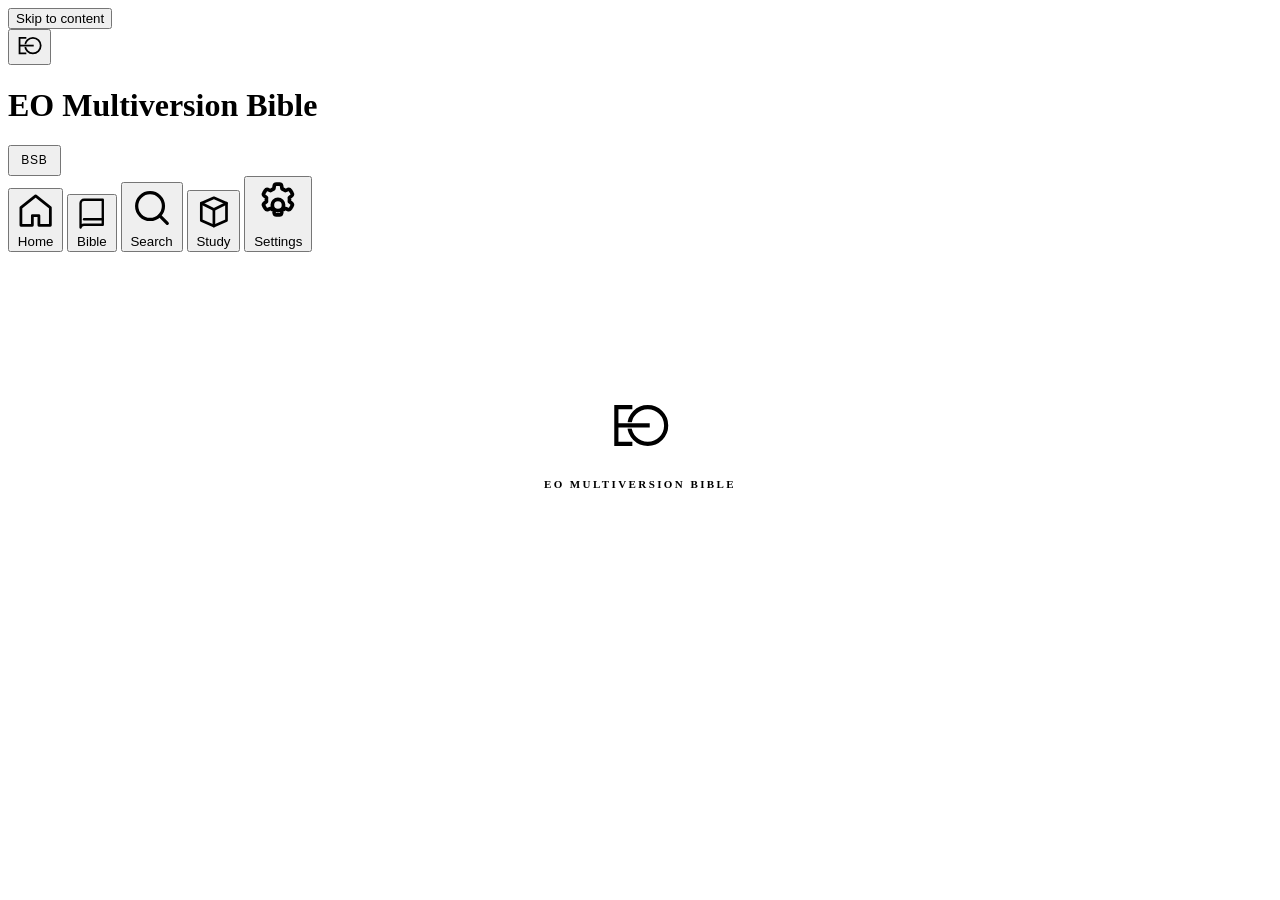
==== index.html @ 8e3f2302 "Add files via upload" ====
<!DOCTYPE html>
<html lang="en-GB" data-theme="day">
<head>
<meta charset="utf-8">
<meta name="viewport" content="width=device-width, initial-scale=1, viewport-fit=cover">
<title>EO Multiversion Bible — Read. Study. Reflect.</title>
<meta name="description" content="EO Multiversion Bible: the complete Old and New Testaments in five translations — BSB, WEB-BE, ASV, Webster’s, and YLT. Read, search and study Scripture. Works offline. No account needed.">
<meta name="theme-color" content="#F5F5F5">
<meta name="color-scheme" content="light dark">
<meta name="apple-mobile-web-app-capable" content="yes">
<meta name="apple-mobile-web-app-title" content="EO Multiversion Bible">
<meta name="apple-mobile-web-app-status-bar-style" content="default">
<meta name="format-detection" content="telephone=no">

<link rel="manifest" href="manifest.webmanifest">
<link rel="icon" href="assets/icon.svg" type="image/svg+xml">
<link rel="apple-touch-icon" href="assets/icon-180.png">
<link rel="preload" href="assets/fonts/literata.woff2" as="font" type="font/woff2" crossorigin>
<link rel="preload" href="assets/fonts/archivo.woff2" as="font" type="font/woff2" crossorigin>
<link rel="preload" href="data/canon.json" as="fetch" crossorigin>
<link rel="stylesheet" href="css/app.css">

<style>
  /* Splash: shown until the canon loads, then removed. */
  #splash {
    position: fixed; inset: 0; z-index: 90; display: grid; place-content: center;
    justify-items: center; gap: 1rem; background: var(--bg); color: var(--brand);
  }
  #splash .monogram { width: 4rem; }
  #splash p { color: var(--text-3); font-size: .6875rem; letter-spacing: .22em;
    text-transform: uppercase; font-weight: 650; }
</style>
</head>
<body>

<button type="button" class="skip-link" id="skip-link">Skip to content</button>

<div id="splash">
  <svg class="monogram" viewBox="0 0 460 380" role="img" aria-label="EO Multiversion Bible" xmlns="http://www.w3.org/2000/svg"><defs><mask id="eo-splash"><rect width="460" height="380" fill="#fff"/><rect x="122" y="167" width="66" height="46" fill="#000"/></mask></defs><g fill="none" stroke="currentColor" stroke-width="30" stroke-linejoin="miter"><circle cx="286" cy="190" r="132" mask="url(#eo-splash)"/><path d="M175 58 H60 V322 H175"/><path d="M60 190 H300"/></g></svg>
  <p>EO Multiversion Bible</p>
</div>

<div class="app">

  <header class="topbar">
    <button type="button" id="brand-btn" class="icon-btn" aria-label="EO Multiversion Bible home" style="color:var(--brand)">
      <svg viewBox="0 0 460 380" aria-hidden="true" style="width:1.7rem;height:1.7rem" xmlns="http://www.w3.org/2000/svg"><defs><mask id="eo-top"><rect width="460" height="380" fill="#fff"/><rect x="122" y="167" width="66" height="46" fill="#000"/></mask></defs><g fill="none" stroke="currentColor" stroke-width="30" stroke-linejoin="miter"><circle cx="286" cy="190" r="132" mask="url(#eo-top)"/><path d="M175 58 H60 V322 H175"/><path d="M60 190 H300"/></g></svg>
    </button>
    <h1 class="topbar__title" id="view-title">EO Multiversion Bible</h1>
    <div class="topbar__spacer"></div>
    <button id="translation-btn" class="btn" style="padding:.4rem .7rem; font-size:.75rem; letter-spacing:.06em"
            aria-label="Change translation. Keeps your place.">BSB</button>
  </header>


  <main id="outlet" class="view" tabindex="-1"></main>

  <nav class="nav" aria-label="Main">
    <button type="button" class="nav__item" data-route="/">
      <svg viewBox="0 0 24 24" fill="none" stroke="currentColor" stroke-width="1.7" stroke-linecap="round" stroke-linejoin="round" aria-hidden="true"><path d="M3 10.2 12 3l9 7.2V21H14v-6h-4v6H3z"/></svg>
      <span>Home</span>
    </button>
    <button type="button" class="nav__item" data-route="/library">
      <svg viewBox="0 0 24 24" fill="none" stroke="currentColor" stroke-width="1.7" stroke-linecap="round" stroke-linejoin="round" aria-hidden="true"><path d="M4 4.5A2.5 2.5 0 0 1 6.5 2H20v18H6.5A2.5 2.5 0 0 0 4 22z"/><path d="M20 16H6.5"/></svg>
      <span>Bible</span>
    </button>
    <button type="button" class="nav__item" data-route="/search">
      <svg viewBox="0 0 24 24" fill="none" stroke="currentColor" stroke-width="1.7" stroke-linecap="round" stroke-linejoin="round" aria-hidden="true"><circle cx="11" cy="11" r="7"/><path d="M20 20l-4-4"/></svg>
      <span>Search</span>
    </button>
    <button type="button" class="nav__item" data-route="/study">
      <svg viewBox="0 0 24 24" fill="none" stroke="currentColor" stroke-width="1.7" stroke-linecap="round" stroke-linejoin="round" aria-hidden="true"><path d="M12 3 4 6.5v11L12 21l8-3.5v-11z"/><path d="M12 10.5v10.5"/><path d="M4 6.5 12 10.5l8-4"/></svg>
      <span>Study</span>
    </button>
    <button type="button" class="nav__item" data-route="/settings">
      <svg viewBox="0 0 24 24" fill="none" stroke="currentColor" stroke-width="1.7" stroke-linecap="round" stroke-linejoin="round" aria-hidden="true"><circle cx="12" cy="12" r="2.6"/><path d="M10.3 3.2a1 1 0 0 1 1-.8h1.4a1 1 0 0 1 1 .8l.2 1.3a7 7 0 0 1 1.5.9l1.2-.5a1 1 0 0 1 1.2.4l.7 1.2a1 1 0 0 1-.2 1.3l-1 .8a7 7 0 0 1 0 1.8l1 .8a1 1 0 0 1 .2 1.3l-.7 1.2a1 1 0 0 1-1.2.4l-1.2-.5a7 7 0 0 1-1.5.9l-.2 1.3a1 1 0 0 1-1 .8h-1.4a1 1 0 0 1-1-.8l-.2-1.3a7 7 0 0 1-1.5-.9l-1.2.5a1 1 0 0 1-1.2-.4l-.7-1.2a1 1 0 0 1 .2-1.3l1-.8a7 7 0 0 1 0-1.8l-1-.8a1 1 0 0 1-.2-1.3l.7-1.2a1 1 0 0 1 1.2-.4l1.2.5a7 7 0 0 1 1.5-.9z"/></svg>
      <span>Settings</span>
    </button>
  </nav>

</div>

<noscript>
  <div class="view">
    <p>EO Multiversion Bible needs JavaScript to read Scripture from your device. Please enable it and reload.</p>
  </div>
</noscript>

<script type="module" src="js/app.js"></script>
</body>
</html>
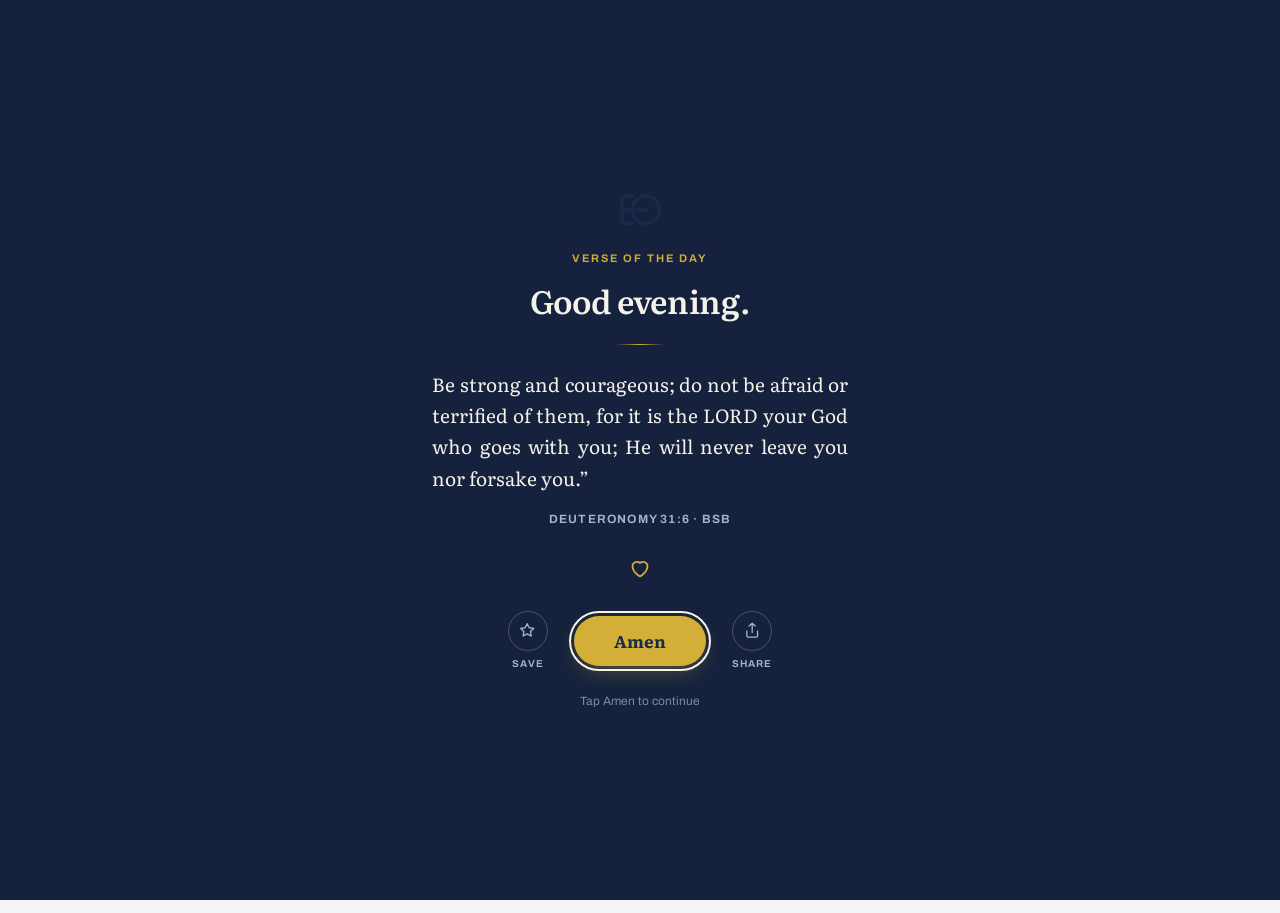
==== commit 791049b5: "Add files via upload" ====
--- a/index.html
+++ b/index.html
@@ -11,14 +11,1039 @@
 <meta name="apple-mobile-web-app-title" content="EO Multiversion Bible">
 <meta name="apple-mobile-web-app-status-bar-style" content="default">
 <meta name="format-detection" content="telephone=no">
-
-<link rel="manifest" href="manifest.webmanifest">
-<link rel="icon" href="assets/icon.svg" type="image/svg+xml">
-<link rel="apple-touch-icon" href="assets/icon-180.png">
-<link rel="preload" href="assets/fonts/literata.woff2" as="font" type="font/woff2" crossorigin>
-<link rel="preload" href="assets/fonts/archivo.woff2" as="font" type="font/woff2" crossorigin>
-<link rel="preload" href="data/canon.json" as="fetch" crossorigin>
-<link rel="stylesheet" href="css/app.css">
+<link rel="icon" href="[data-uri]">
+<style>/* ==========================================================================
+   EO BIBLE — design system
+   Brand: Elias Okafor. Navy #1B2A4A · Gold #F5A623.
+   Type: Literata (Scripture + display) / Archivo (interface).
+   ========================================================================== */
+
+/* ---- fonts --------------------------------------------------------------- */
+@font-face {
+  font-family: 'Literata';
+  src: url('[data-uri]') format('woff2-variations');
+  font-weight: 200 900; font-style: normal; font-display: swap;
+}
+@font-face {
+  font-family: 'Literata';
+  src: url('[data-uri]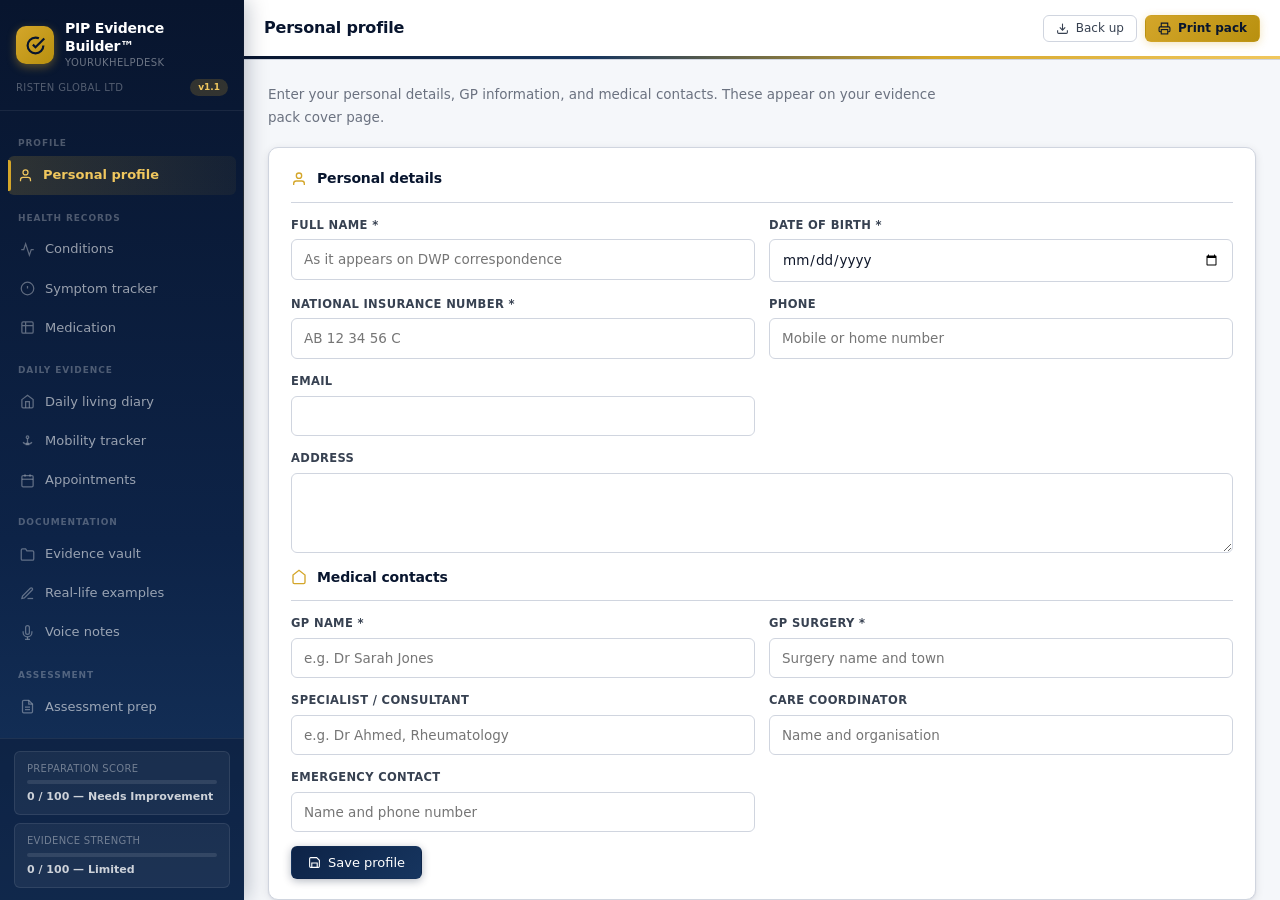
==== commit 7bbf7980: "Fresh build v1.1 — clean iOS-safe rebuild" ====
--- a/index.html
+++ b/index.html
@@ -1,4571 +1,1478 @@
 <!DOCTYPE html>
-<html lang="en-GB" data-theme="day">
+<html lang="en">
 <head>
-<meta charset="utf-8">
-<meta name="viewport" content="width=device-width, initial-scale=1, viewport-fit=cover">
-<title>EO Multiversion Bible — Read. Study. Reflect.</title>
-<meta name="description" content="EO Multiversion Bible: the complete Old and New Testaments in five translations — BSB, WEB-BE, ASV, Webster’s, and YLT. Read, search and study Scripture. Works offline. No account needed.">
-<meta name="theme-color" content="#F5F5F5">
-<meta name="color-scheme" content="light dark">
+<meta charset="UTF-8">
+<meta name="viewport" content="width=device-width,initial-scale=1">
+<meta name="theme-color" content="#08152E">
 <meta name="apple-mobile-web-app-capable" content="yes">
-<meta name="apple-mobile-web-app-title" content="EO Multiversion Bible">
-<meta name="apple-mobile-web-app-status-bar-style" content="default">
-<meta name="format-detection" content="telephone=no">
-<link rel="icon" href="[data-uri]">
-<style>/* ==========================================================================
-   EO BIBLE — design system
-   Brand: Elias Okafor. Navy #1B2A4A · Gold #F5A623.
-   Type: Literata (Scripture + display) / Archivo (interface).
-   ========================================================================== */
-
-/* ---- fonts --------------------------------------------------------------- */
-@font-face {
-  font-family: 'Literata';
-  src: url('[data-uri]') format('woff2-variations');
-  font-weight: 200 900; font-style: normal; font-display: swap;
-}
-@font-face {
-  font-family: 'Literata';
-  src: url('[data-uri]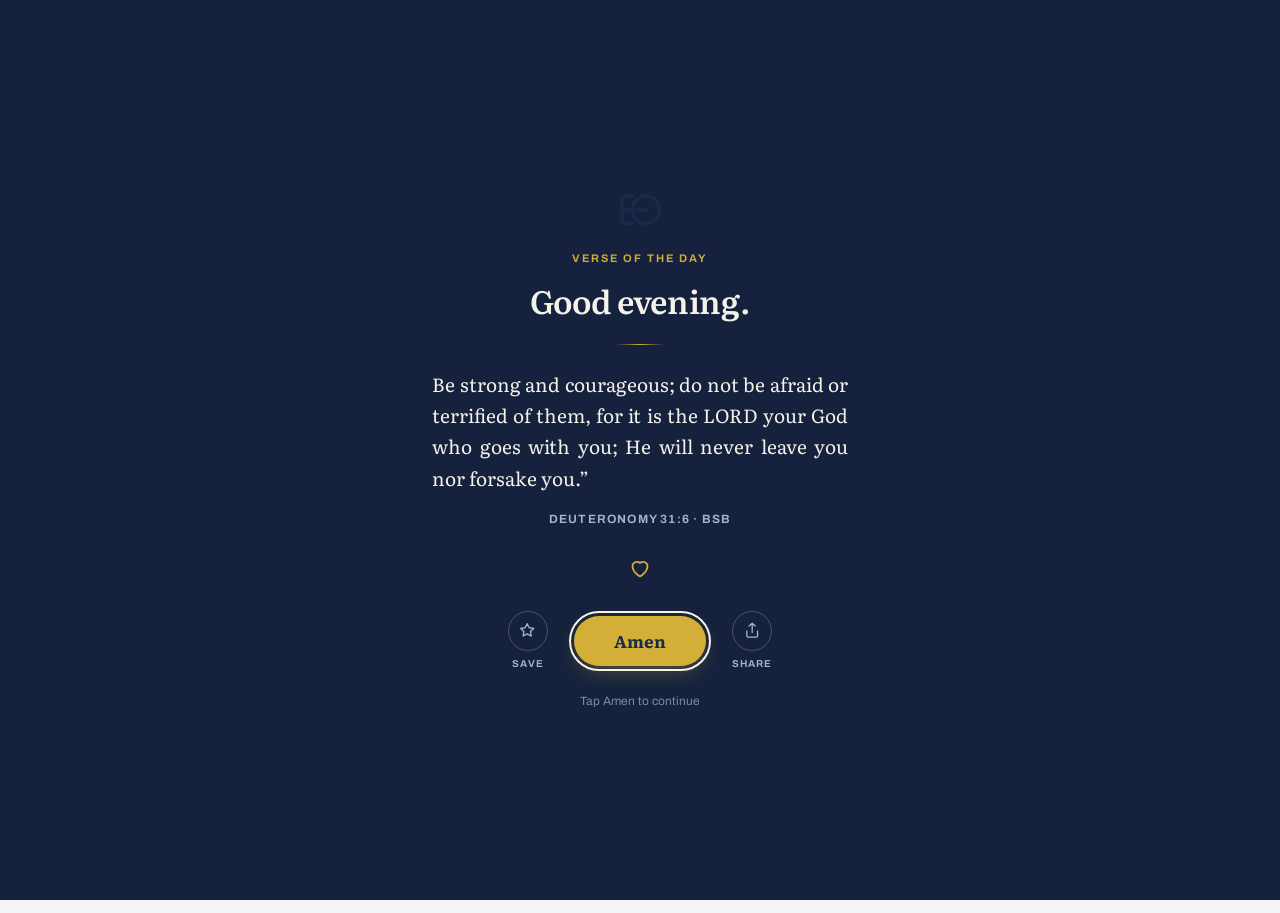
==== commit fab732fa: "Fresh build v1.1 — clean iOS-safe rebuild" ====
--- a/index.html
+++ b/index.html
@@ -1,1478 +1,91 @@
 <!DOCTYPE html>
-<html lang="en">
+<html lang="en-GB" data-theme="day">
 <head>
-<meta charset="UTF-8">
-<meta name="viewport" content="width=device-width,initial-scale=1">
-<meta name="theme-color" content="#08152E">
+<meta charset="utf-8">
+<meta name="viewport" content="width=device-width, initial-scale=1, viewport-fit=cover">
+<title>EO Multiversion Bible — Read. Study. Reflect.</title>
+<meta name="description" content="EO Multiversion Bible: the complete Old and New Testaments in five translations — BSB, WEB-BE, ASV, Webster’s, and YLT. Read, search and study Scripture. Works offline. No account needed.">
+<meta name="theme-color" content="#F5F5F5">
+<meta name="color-scheme" content="light dark">
 <meta name="apple-mobile-web-app-capable" content="yes">
-<meta name="apple-mobile-web-app-status-bar-style" content="black-translucent">
-<meta name="description" content="PIP Evidence Builder — Track symptoms, record daily challenges, organise medical evidence and prepare for assessments. Private, offline, secure.">
-<link rel="manifest" href="manifest.json">
-<link rel="apple-touch-icon" href="icons/icon-192.png">
-<title>PIP Evidence Builder™</title>
+<meta name="apple-mobile-web-app-title" content="EO Multiversion Bible">
+<meta name="apple-mobile-web-app-status-bar-style" content="default">
+<meta name="format-detection" content="telephone=no">
+
+<link rel="manifest" href="manifest.webmanifest">
+<link rel="icon" href="assets/icon.svg" type="image/svg+xml">
+<link rel="apple-touch-icon" href="assets/icon-180.png">
+<link rel="preload" href="assets/fonts/literata.woff2" as="font" type="font/woff2" crossorigin>
+<link rel="preload" href="assets/fonts/archivo.woff2" as="font" type="font/woff2" crossorigin>
+<link rel="preload" href="data/canon.json" as="fetch" crossorigin>
+<link rel="stylesheet" href="css/app.css">
+
 <style>
-*{box-sizing:border-box;margin:0;padding:0}
-:root{
-  --navy:#08152E;--navy2:#0D2347;--navy3:#16355F;
-  --gold:#D4A62A;--gold2:#B8900F;--gold3:#F0C75E;
-  --gold-l:#FBF3DC;--gold-m:#F5DFA0;
-  --white:#FFFFFF;--canvas:#F5F7FA;
-  --gray:#ECEEF2;--gray2:#DDE1E8;
-  --border:#D0D5DF;--border2:#B8BEC9;
-  --text:#0F172A;--text2:#374151;--text3:#6B7280;
-  --red:#B91C1C;--red-l:#FEF2F2;
-  --amber:#B45309;--amber-l:#FFFBEB;
-  --green:#166534;--green-l:#F0FDF4;
-  --navy-l:#EBF0F8;--navy-m:#C3D0E4;
-  --radius:10px;--radius-sm:6px;--radius-lg:16px;
-  --sidebar-w:244px;
-  --shadow-xs:0 1px 2px rgba(8,21,46,.07);
-  --shadow:0 2px 8px rgba(8,21,46,.10),0 1px 2px rgba(8,21,46,.06);
-  --shadow-md:0 4px 18px rgba(8,21,46,.14),0 2px 5px rgba(8,21,46,.07);
-  --shadow-lg:0 8px 36px rgba(8,21,46,.20);
-  --tr:.18s cubic-bezier(.4,0,.2,1);
-}
-html,body{height:100%;font-family:-apple-system,BlinkMacSystemFont,'Segoe UI',Roboto,system-ui,sans-serif;font-size:14px;color:var(--text);background:var(--canvas);line-height:1.55;-webkit-font-smoothing:antialiased}
-.shell{display:flex;height:100vh;overflow:hidden}
-.main{flex:1;display:flex;flex-direction:column;overflow:hidden}
-/* SIDEBAR */
-.sidebar{width:var(--sidebar-w);flex-shrink:0;background:linear-gradient(180deg,var(--navy) 0%,var(--navy2) 60%,var(--navy3) 100%);display:flex;flex-direction:column;overflow:hidden;box-shadow:3px 0 20px rgba(8,21,46,.25);z-index:10;position:relative}
-.sidebar::after{content:'';position:absolute;top:0;right:0;bottom:0;width:1px;background:linear-gradient(180deg,transparent,rgba(212,166,42,.2),rgba(212,166,42,.2),transparent);pointer-events:none}
-.brand{padding:20px 16px 14px;border-bottom:1px solid rgba(255,255,255,.07)}
-.brand-inner{display:flex;align-items:center;gap:11px;margin-bottom:8px}
-.brand-icon{width:38px;height:38px;background:linear-gradient(135deg,var(--gold),var(--gold2));border-radius:10px;display:flex;align-items:center;justify-content:center;flex-shrink:0;box-shadow:0 3px 10px rgba(212,166,42,.4)}
-.brand-icon svg{width:21px;height:21px}
-.brand-name{font-size:14px;font-weight:800;color:#fff;letter-spacing:-.2px;line-height:1.25}
-.brand-tag{font-size:10px;color:rgba(255,255,255,.4);letter-spacing:.04em;text-transform:uppercase}
-.brand-footer{display:flex;align-items:center;justify-content:space-between}
-.brand-sub{font-size:10px;color:rgba(255,255,255,.3);letter-spacing:.04em;text-transform:uppercase}
-.brand-v{font-size:9px;font-weight:800;background:rgba(212,166,42,.2);color:var(--gold3);padding:2px 8px;border-radius:10px}
-.nav{flex:1;overflow-y:auto;padding:10px 8px}
-.nav::-webkit-scrollbar{width:3px}
-.nav::-webkit-scrollbar-thumb{background:rgba(255,255,255,.12);border-radius:2px}
-.nav-group{font-size:9px;font-weight:800;color:rgba(255,255,255,.28);letter-spacing:.1em;text-transform:uppercase;padding:16px 10px 5px}
-.nav-item{display:flex;align-items:center;gap:10px;padding:9px 12px;border-radius:var(--radius-sm);cursor:pointer;font-size:13px;font-weight:500;color:rgba(255,255,255,.58);transition:background var(--tr),color var(--tr);margin-bottom:1px;position:relative;user-select:none}
-.nav-item:hover{background:rgba(255,255,255,.07);color:rgba(255,255,255,.9)}
-.nav-item.active{background:linear-gradient(90deg,rgba(212,166,42,.18),rgba(212,166,42,.06));color:var(--gold3);font-weight:600;padding-left:10px}
-.nav-item.active::before{content:'';position:absolute;left:0;top:4px;bottom:4px;width:3px;border-radius:0 2px 2px 0;background:var(--gold)}
-.nav-item svg{width:15px;height:15px;flex-shrink:0;opacity:.6;transition:opacity var(--tr)}
-.nav-item.active svg,.nav-item:hover svg{opacity:1}
-.scores-panel{padding:12px 14px;border-top:1px solid rgba(255,255,255,.07);background:rgba(8,21,46,.4);display:flex;flex-direction:column;gap:8px}
-.score-mini{background:rgba(255,255,255,.05);border:1px solid rgba(255,255,255,.09);border-radius:var(--radius-sm);padding:9px 12px}
-.score-mini-label{font-size:10px;color:rgba(255,255,255,.38);margin-bottom:4px;text-transform:uppercase;letter-spacing:.03em}
-.bar-wrap{background:rgba(255,255,255,.1);border-radius:3px;height:4px;margin-bottom:4px;overflow:hidden}
-.bar-fill{height:4px;border-radius:3px;transition:width .7s cubic-bezier(.4,0,.2,1)}
-.score-mini-val{font-size:11px;font-weight:600;color:rgba(255,255,255,.78)}
-/* TOPBAR */
-.topbar{display:flex;flex-direction:column;background:var(--white);box-shadow:0 1px 0 var(--border);flex-shrink:0}
-.topbar-inner{display:flex;align-items:center;justify-content:space-between;padding:0 20px;height:56px;gap:12px}
-.topbar-left{display:flex;align-items:center;gap:12px}
-.page-title{font-size:16px;font-weight:700;color:var(--navy);letter-spacing:-.2px}
-.topbar-right{display:flex;gap:8px;align-items:center}
-.topbar-accent{height:3px;background:linear-gradient(90deg,var(--navy),var(--navy3),var(--gold),var(--gold3))}
-.mob-toggle{display:none;background:none;border:none;cursor:pointer;padding:6px;color:var(--text2)}
-/* CONTENT */
-.content{flex:1;overflow-y:auto;padding:24px;scroll-behavior:smooth}
-.section-desc{font-size:13.5px;color:var(--text3);margin-bottom:18px;line-height:1.7;max-width:680px}
-/* BUTTONS */
-.btn{display:inline-flex;align-items:center;gap:7px;padding:9px 16px;border-radius:var(--radius-sm);border:1.5px solid var(--border);background:var(--white);font-size:13px;font-weight:500;cursor:pointer;color:var(--text2);transition:all var(--tr);white-space:nowrap;font-family:inherit;line-height:1}
-.btn:hover{background:var(--gray);border-color:var(--border2);color:var(--text);transform:translateY(-1px);box-shadow:var(--shadow-xs)}
-.btn:active{transform:scale(.97)}
-.btn:focus-visible{outline:3px solid rgba(212,166,42,.5);outline-offset:2px}
-.btn-navy{background:linear-gradient(135deg,var(--navy2),var(--navy3));color:#fff;border-color:transparent;box-shadow:0 2px 8px rgba(8,21,46,.3)}
-.btn-navy:hover{background:linear-gradient(135deg,var(--navy3),#1C4480);box-shadow:0 4px 14px rgba(8,21,46,.35);color:#fff;border-color:transparent}
-.btn-teal{background:linear-gradient(135deg,var(--gold),var(--gold2));color:var(--navy);border-color:transparent;font-weight:700;box-shadow:0 2px 8px rgba(212,166,42,.3)}
-.btn-teal:hover{background:linear-gradient(135deg,var(--gold3),var(--gold));color:var(--navy);box-shadow:0 4px 14px rgba(212,166,42,.35);border-color:transparent}
-.btn-sm{padding:6px 12px;font-size:12px}
-.btn-danger{border-color:var(--red);color:var(--red);background:transparent}
-.btn-danger:hover{background:var(--red-l);color:var(--red);border-color:var(--red);transform:translateY(0)}
-/* CARDS */
-.card{background:var(--white);border:1px solid var(--border);border-radius:var(--radius);padding:20px 22px;margin-bottom:16px;box-shadow:var(--shadow);transition:box-shadow var(--tr)}
-.card:hover{box-shadow:var(--shadow-md)}
-.card-title{font-size:14px;font-weight:700;color:var(--navy);margin-bottom:14px;display:flex;align-items:center;gap:10px;letter-spacing:-.15px;padding-bottom:12px;border-bottom:1px solid var(--border)}
-.card-title svg{width:16px;height:16px;color:var(--gold);flex-shrink:0}
-/* FORMS */
-.form-grid{display:grid;grid-template-columns:1fr 1fr;gap:14px;margin-bottom:14px}
-.form-grid-3{display:grid;grid-template-columns:1fr 1fr 1fr;gap:14px;margin-bottom:14px}
-.form-full{grid-column:1/-1}
-.fg{display:flex;flex-direction:column;gap:5px}
-.fg label{font-size:11.5px;font-weight:700;color:var(--text2);letter-spacing:.03em;text-transform:uppercase}
-.fg input,.fg select,.fg textarea{font-size:13.5px;border:1.5px solid var(--border);border-radius:var(--radius-sm);padding:9px 12px;background:var(--white);color:var(--text);width:100%;font-family:inherit;transition:border-color var(--tr),box-shadow var(--tr);-webkit-appearance:none;appearance:none;line-height:1.5}
-.fg input:focus,.fg select:focus,.fg textarea:focus{outline:none;border-color:var(--gold);box-shadow:0 0 0 3px rgba(212,166,42,.15)}
-.fg textarea{resize:vertical;min-height:80px;line-height:1.6}
-.fg select{background-image:url("data:image/svg+xml,%3Csvg xmlns='http://www.w3.org/2000/svg' width='12' height='12' viewBox='0 0 24 24' fill='none' stroke='%236B7280' stroke-width='2.5'%3E%3Cpolyline points='6 9 12 15 18 9'/%3E%3C/svg%3E");background-repeat:no-repeat;background-position:right 12px center;padding-right:36px;cursor:pointer}
-.range-row{display:flex;align-items:center;gap:12px}
-.range-row input[type=range]{flex:1;accent-color:var(--gold);height:4px;cursor:pointer}
-.range-val{font-size:13px;font-weight:700;min-width:32px;text-align:center;color:var(--navy);background:var(--gold-l);border:1px solid var(--gold-m);border-radius:var(--radius-sm);padding:3px 9px}
-/* BADGES */
-.badge{display:inline-flex;align-items:center;padding:3px 10px;border-radius:20px;font-size:11px;font-weight:700;letter-spacing:.02em}
-.badge-teal{background:var(--gold-l);color:var(--gold2)}
-.badge-navy{background:var(--navy-l);color:var(--navy)}
-.badge-red{background:var(--red-l);color:var(--red)}
-.badge-amber{background:var(--amber-l);color:var(--amber)}
-.badge-green{background:var(--green-l);color:var(--green)}
-.badge-gray{background:var(--gray);color:var(--text2)}
-/* ITEM ROWS */
-.item-row{border:1.5px solid var(--border);border-radius:var(--radius-sm);padding:13px 15px;margin-bottom:10px;background:var(--white);transition:border-color var(--tr),box-shadow var(--tr),transform var(--tr)}
-.item-row:hover{border-color:var(--gold-m);box-shadow:0 0 0 3px rgba(212,166,42,.08);transform:translateX(2px)}
-.item-row-header{display:flex;justify-content:space-between;align-items:flex-start;gap:10px}
-.item-title{font-size:13.5px;font-weight:600;color:var(--text)}
-.item-meta{font-size:12px;color:var(--text3);margin-top:2px;line-height:1.45}
-.item-body{font-size:12.5px;color:var(--text2);margin-top:8px;line-height:1.65}
-.item-actions{display:flex;gap:7px;margin-top:10px}
-.sev{display:inline-flex;align-items:center;justify-content:center;width:28px;height:28px;border-radius:50%;font-size:11px;font-weight:700}
-.sev-high{background:var(--red-l);color:var(--red)}
-.sev-med{background:var(--amber-l);color:var(--amber)}
-.sev-low{background:var(--green-l);color:var(--green)}
-/* DAILY LIVING */
-.act-list{display:flex;flex-direction:column;gap:8px}
-.act-row{display:flex;align-items:center;gap:10px;flex-wrap:wrap;border:1.5px solid var(--border);border-radius:var(--radius);padding:12px 15px;background:var(--white);transition:border-color var(--tr),box-shadow var(--tr)}
-.act-row:hover{border-color:var(--gold-m);box-shadow:0 0 0 3px var(--gold-l)}
-.act-row-label{flex:1 1 160px;min-width:140px}
-.act-row-label strong{font-size:13.5px;font-weight:600;color:var(--text);display:block}
-.act-row-label span{font-size:11.5px;color:var(--text3)}
-.act-row-options{display:flex;gap:6px;flex-wrap:wrap}
-.act-opt{font-size:11.5px;font-weight:600;padding:5px 12px;border-radius:20px;border:1.5px solid var(--border);background:var(--white);color:var(--text2);cursor:pointer;transition:all var(--tr);white-space:nowrap}
-.act-opt:hover{border-color:var(--gold);background:var(--gold-l);color:var(--navy)}
-.act-opt.sel-diff{background:var(--red-l);border-color:var(--red);color:var(--red)}
-.act-opt.sel-asst{background:var(--amber-l);border-color:var(--amber);color:var(--amber)}
-.act-opt.sel-fine{background:var(--green-l);border-color:var(--green);color:var(--green)}
-.act-detail-btn{width:32px;height:32px;border-radius:50%;border:1.5px solid var(--border);background:var(--white);display:flex;align-items:center;justify-content:center;cursor:pointer;color:var(--text3);transition:all var(--tr);flex-shrink:0}
-.act-detail-btn:hover{background:var(--gold-l);border-color:var(--gold);color:var(--gold2)}
-/* SCORES */
-.score-circles{display:flex;gap:14px;margin-bottom:18px}
-.score-circle-wrap{flex:1;text-align:center;background:var(--white);border:1.5px solid var(--border);border-radius:var(--radius);padding:22px 14px 18px;box-shadow:var(--shadow);transition:all var(--tr)}
-.score-circle-wrap:hover{box-shadow:var(--shadow-md);transform:translateY(-2px)}
-.circle-svg{margin:0 auto 12px;display:block}
-.circle-label{font-size:11.5px;color:var(--text3);letter-spacing:.02em}
-.circle-class{margin-top:8px;display:inline-block;padding:4px 14px;border-radius:20px;font-size:11.5px;font-weight:700}
-.factor-row{display:flex;align-items:center;gap:12px;padding:8px 0;border-bottom:1px solid var(--border)}
-.factor-row:last-child{border-bottom:none}
-.factor-label{font-size:12.5px;color:var(--text2);flex:1}
-.factor-bar-bg{width:110px;background:var(--gray2);border-radius:4px;height:6px;flex-shrink:0;overflow:hidden}
-.factor-bar-fg{height:6px;border-radius:4px;background:linear-gradient(90deg,var(--gold),var(--gold2));transition:width .7s cubic-bezier(.4,0,.2,1)}
-.factor-pct{font-size:12px;font-weight:700;color:var(--navy);min-width:32px;text-align:right}
-/* INSIGHTS */
-.insight{display:flex;gap:11px;padding:12px 14px;border-radius:var(--radius-sm);margin-bottom:8px;border:1px solid}
-.insight-info{background:var(--navy-l);border-color:var(--navy-m);color:var(--navy)}
-.insight-warn{background:var(--amber-l);border-color:#E8C080;color:var(--amber)}
-.insight-ok{background:var(--green-l);border-color:#A0D4B0;color:var(--green)}
-.insight p{font-size:12.5px;line-height:1.65}
-.insight svg{width:15px;height:15px;flex-shrink:0;margin-top:2px}
-/* PACK */
-.pack-item{display:flex;align-items:center;gap:11px;padding:9px 0;border-bottom:1px solid var(--border)}
-.pack-item:last-child{border-bottom:none}
-.pack-item-label{font-size:13px;color:var(--text);flex:1}
-.export-grid{display:grid;grid-template-columns:1fr 1fr;gap:10px}
-.disclaimer{font-size:11.5px;color:var(--text3);background:var(--gray);border:1px solid var(--border);border-left:3px solid var(--gold-m);border-radius:var(--radius-sm);padding:11px 14px;margin-top:16px;line-height:1.65}
-/* MODALS */
-.modal-overlay{display:none;position:fixed;inset:0;background:rgba(8,21,46,.6);z-index:1000;align-items:center;justify-content:center;backdrop-filter:blur(3px);-webkit-backdrop-filter:blur(3px)}
-.modal-overlay.open{display:flex}
-.modal{background:var(--white);border-radius:var(--radius-lg);padding:24px;width:540px;max-width:96vw;max-height:90vh;overflow-y:auto;box-shadow:var(--shadow-lg);border-top:4px solid var(--gold);animation:modalIn .2s ease}
-@keyframes modalIn{from{opacity:0;transform:translateY(-10px) scale(.97)}to{opacity:1;transform:none}}
-.modal-title{font-size:16px;font-weight:700;color:var(--navy);margin-bottom:18px;padding-bottom:14px;border-bottom:1px solid var(--border)}
-.modal-actions{display:flex;gap:9px;justify-content:flex-end;margin-top:20px;padding-top:16px;border-top:1px solid var(--border)}
-/* TOAST */
-.toast{position:fixed;bottom:24px;right:24px;background:var(--navy);color:#fff;padding:12px 18px;border-radius:var(--radius-sm);font-size:13px;font-weight:600;box-shadow:var(--shadow-lg);z-index:9000;opacity:0;transform:translateY(8px);transition:opacity .22s,transform .22s;pointer-events:none;border-left:4px solid var(--gold);max-width:340px;line-height:1.5}
-.toast.show{opacity:1;transform:translateY(0)}
-/* EMPTY STATES */
-.empty{text-align:center;padding:44px 20px;color:var(--text3)}
-.empty svg{width:44px;height:44px;margin:0 auto 16px;opacity:.18;display:block}
-.empty p{font-size:14px;color:var(--text3);line-height:1.65}
-.empty small{font-size:12px;opacity:.7}
-/* VAULT */
-.vault-add-row{display:grid;grid-template-columns:1fr 1fr 1fr;gap:11px;margin-bottom:16px}
-.vault-add-btn{display:flex;flex-direction:column;align-items:center;justify-content:center;gap:9px;padding:20px 12px;border-radius:var(--radius);border:2px dashed var(--border2);background:var(--canvas);cursor:pointer;transition:all var(--tr);text-align:center;font-size:12.5px;font-weight:600;color:var(--text2)}
-.vault-add-btn:hover{border-color:var(--gold);background:var(--gold-l);color:var(--gold2);transform:translateY(-2px);box-shadow:0 4px 16px rgba(212,166,42,.22)}
-.vault-add-btn svg{width:24px;height:24px;opacity:.45;transition:all var(--tr)}
-.vault-add-btn:hover svg{opacity:1}
-.vault-add-btn input[type=file]{display:none}
-.doc-grid{display:grid;grid-template-columns:repeat(auto-fill,minmax(160px,1fr));gap:13px}
-.doc-card{border:1px solid var(--border);border-radius:var(--radius);overflow:hidden;background:var(--white);transition:all var(--tr)}
-.doc-card:hover{box-shadow:var(--shadow-md);border-color:var(--gold-m);transform:translateY(-2px)}
-.doc-card-thumb{width:100%;height:110px;object-fit:cover;display:block;background:var(--navy-l);border-bottom:1px solid var(--border)}
-.doc-card-placeholder{width:100%;height:110px;display:flex;align-items:center;justify-content:center;border-bottom:1px solid var(--border)}
-.doc-card-placeholder svg{width:32px;height:32px;opacity:.3}
-.doc-card-placeholder.is-pdf{background:var(--red-l)}
-.doc-card-placeholder.is-pdf svg{color:var(--red);opacity:.4}
-.doc-card-placeholder.is-img{background:var(--gold-l)}
-.doc-card-placeholder.is-img svg{color:var(--gold2);opacity:.5}
-.doc-card-placeholder.is-doc{background:var(--navy-l)}
-.doc-card-placeholder.is-doc svg{color:var(--navy)}
-.doc-card-body{padding:10px 12px}
-.doc-card-name{font-size:12px;font-weight:700;color:var(--text);white-space:nowrap;overflow:hidden;text-overflow:ellipsis;margin-bottom:3px}
-.doc-card-meta{font-size:11px;color:var(--text3)}
-.doc-card-actions{display:flex;gap:5px;padding:0 12px 12px}
-.doc-card-actions .btn{flex:1;font-size:11px;padding:4px 6px;justify-content:center}
-/* CAMERA */
-.camera-modal{display:none;position:fixed;inset:0;background:rgba(8,21,46,.97);z-index:2000;flex-direction:column;align-items:center;justify-content:center}
-.camera-modal.open{display:flex}
-.camera-video{width:100%;max-width:520px;border-radius:var(--radius);background:#000;display:block}
-.camera-controls{display:flex;gap:16px;margin-top:18px;align-items:center}
-.camera-shutter{width:68px;height:68px;border-radius:50%;background:linear-gradient(135deg,var(--gold),var(--gold2));border:3px solid rgba(255,255,255,.3);cursor:pointer;transition:transform var(--tr);display:flex;align-items:center;justify-content:center;box-shadow:0 4px 16px rgba(212,166,42,.4)}
-.camera-shutter:active{transform:scale(.9)}
-.camera-shutter svg{width:26px;height:26px;color:var(--navy)}
-.camera-cancel{padding:10px 20px;border-radius:var(--radius-sm);background:rgba(255,255,255,.1);border:1px solid rgba(255,255,255,.2);color:#fff;font-size:13px;font-weight:600;cursor:pointer;font-family:inherit}
-.camera-switch{width:44px;height:44px;border-radius:50%;background:rgba(255,255,255,.1);border:1px solid rgba(255,255,255,.2);color:#fff;cursor:pointer;display:flex;align-items:center;justify-content:center}
-.camera-switch svg{width:18px;height:18px}
-.camera-preview{display:none;position:fixed;inset:0;background:rgba(8,21,46,.98);z-index:2100;flex-direction:column;align-items:center;justify-content:center;gap:18px}
-.camera-preview.open{display:flex}
-.camera-preview img{max-width:520px;width:90%;border-radius:var(--radius);max-height:60vh;object-fit:contain}
-.camera-preview-actions{display:flex;gap:12px}
-.canvas-hidden{display:none}
-/* LIGHTBOX */
-.lightbox{display:none;position:fixed;inset:0;background:rgba(8,21,46,.95);z-index:3000;flex-direction:column;align-items:center;justify-content:center;padding:22px}
-.lightbox.open{display:flex}
-.lightbox img{max-width:100%;max-height:80vh;border-radius:var(--radius);object-fit:contain;box-shadow:var(--shadow-lg)}
-.lightbox-close{position:absolute;top:16px;right:16px;background:rgba(255,255,255,.12);border:none;color:#fff;width:42px;height:42px;border-radius:50%;font-size:20px;cursor:pointer;display:flex;align-items:center;justify-content:center;font-family:inherit}
-.lightbox-close:hover{background:rgba(212,166,42,.3)}
-.lightbox-label{color:rgba(255,255,255,.6);font-size:13px;margin-top:14px;text-align:center}
-/* TIMELINE */
-.tl-wrap{display:flex;flex-direction:column}
-.tl-item{display:flex;gap:14px;position:relative;padding-bottom:22px}
-.tl-item:last-child{padding-bottom:0}
-.tl-item::before{content:'';position:absolute;left:15px;top:34px;bottom:0;width:2px;background:linear-gradient(to bottom,var(--gold-m),transparent)}
-.tl-item:last-child::before{display:none}
-.tl-dot{width:32px;height:32px;border-radius:50%;flex-shrink:0;display:flex;align-items:center;justify-content:center;z-index:1;border:2px solid}
-.tl-dot-symptom{background:var(--red-l);border-color:var(--red);color:var(--red)}
-.tl-dot-appointment{background:var(--navy-l);border-color:var(--navy);color:var(--navy)}
-.tl-dot-condition{background:var(--amber-l);border-color:var(--amber);color:var(--amber)}
-.tl-dot-mobility{background:var(--gold-l);border-color:var(--gold);color:var(--gold2)}
-.tl-dot-example{background:var(--green-l);border-color:var(--green);color:var(--green)}
-.tl-dot svg{width:14px;height:14px}
-.tl-content{flex:1;background:var(--white);border:1px solid var(--border);border-radius:var(--radius-sm);padding:11px 14px;box-shadow:var(--shadow-xs)}
-.tl-date{font-size:11px;color:var(--text3);margin-bottom:2px}
-.tl-title{font-size:13px;font-weight:600;color:var(--text)}
-.tl-desc{font-size:12px;color:var(--text2);margin-top:3px;line-height:1.55}
-/* CHECKLIST */
-.check-item{display:flex;align-items:flex-start;gap:13px;padding:12px 0;border-bottom:1px solid var(--border)}
-.check-item:last-child{border-bottom:none}
-.check-circle{width:26px;height:26px;border-radius:50%;flex-shrink:0;border:2px solid var(--border2);display:flex;align-items:center;justify-content:center;margin-top:1px;transition:all var(--tr)}
-.check-circle.done{background:var(--gold);border-color:var(--gold);box-shadow:0 0 0 3px var(--gold-l)}
-.check-circle svg{display:none;width:13px;height:13px;color:var(--navy)}
-.check-circle.done svg{display:block}
-.check-label{flex:1}
-.check-title{font-size:13.5px;font-weight:600;color:var(--text)}
-.check-desc{font-size:12px;color:var(--text3);margin-top:2px}
-.check-cta{font-size:12px;color:var(--gold2);font-weight:700;cursor:pointer;display:inline-block;margin-top:4px}
-.check-cta:hover{text-decoration:underline}
-.prog-wrap{background:var(--gray2);border-radius:5px;height:10px;margin:12px 0 6px;overflow:hidden}
-.prog-bar{height:10px;border-radius:5px;background:linear-gradient(90deg,var(--gold),var(--gold2));transition:width .7s cubic-bezier(.4,0,.2,1)}
-/* VOICE */
-.voice-btn{display:inline-flex;align-items:center;gap:7px;padding:9px 18px;border-radius:24px;border:1.5px solid var(--border);background:var(--white);font-size:12.5px;font-weight:600;color:var(--text2);cursor:pointer;transition:all var(--tr);font-family:inherit}
-.voice-btn:hover{border-color:var(--gold);color:var(--gold2);background:var(--gold-l)}
-.voice-btn.recording{background:var(--red-l);border-color:var(--red);color:var(--red);animation:pulse 1.2s ease-in-out infinite}
-@keyframes pulse{0%,100%{opacity:1}50%{opacity:.58}}
-.voice-btn svg{width:14px;height:14px}
-.voice-note-item{display:flex;align-items:center;gap:11px;padding:11px 14px;border:1px solid var(--border);border-radius:var(--radius-sm);margin-bottom:8px;background:var(--white)}
-.voice-note-item audio{flex:1;height:36px}
-.voice-timer{font-size:14px;font-weight:700;color:var(--red);min-width:44px;text-align:center}
-/* SETTINGS */
-.setting-row{display:flex;align-items:center;justify-content:space-between;gap:14px;padding:14px 0;border-bottom:1px solid var(--border)}
-.setting-row:last-child{border-bottom:none}
-.setting-label{flex:1}
-.setting-title{font-size:13.5px;font-weight:600;color:var(--text)}
-.setting-desc{font-size:12px;color:var(--text3);margin-top:2px}
-.toggle{position:relative;width:46px;height:26px;flex-shrink:0}
-.toggle input{opacity:0;width:0;height:0;position:absolute}
-.toggle-slider{position:absolute;inset:0;border-radius:13px;background:var(--border2);cursor:pointer;transition:background var(--tr)}
-.toggle-slider::before{content:'';position:absolute;width:20px;height:20px;border-radius:50%;background:#fff;top:3px;left:3px;transition:transform var(--tr);box-shadow:0 1px 4px rgba(0,0,0,.2)}
-.toggle input:checked + .toggle-slider{background:var(--gold)}
-.toggle input:checked + .toggle-slider::before{transform:translateX(20px)}
-/* APPT DATE */
-.appt-date{text-align:center;width:46px;flex-shrink:0}
-.appt-day{font-size:20px;font-weight:800;color:var(--navy);line-height:1}
-.appt-mon{font-size:10px;color:var(--text3);text-transform:uppercase;font-weight:700;letter-spacing:.04em}
-/* UPLOAD PROGRESS */
-.upload-prog-wrap{height:4px;background:var(--border);border-radius:2px;overflow:hidden;margin-top:8px;display:none}
-.upload-prog-fill{height:4px;background:linear-gradient(90deg,var(--gold),var(--gold2));border-radius:2px;width:0%;transition:width .3s}
-/* RESPONSIVE */
-@media(max-width:700px){
-  .sidebar{position:fixed;left:calc(-1 * var(--sidebar-w));top:0;bottom:0;z-index:500;transition:left .22s ease;box-shadow:var(--shadow-lg)}
-  .sidebar.open{left:0}
-  .mob-toggle{display:flex}
-  .form-grid,.form-grid-3,.export-grid,.score-circles{grid-template-columns:1fr}
-  .score-circles{flex-direction:column}
-  .content{padding:16px}
-  .vault-add-row{grid-template-columns:1fr 1fr}
-}
-@media(max-width:520px){
-  .act-row{flex-direction:column;align-items:stretch}
-  .act-row-options{width:100%}
-  .act-opt{flex:1;text-align:center}
-}
-@media print{
-  .sidebar,.topbar-right,.mob-toggle{display:none}
-  .main{overflow:visible}.content{overflow:visible;padding:0}
-  .card{break-inside:avoid;box-shadow:none}
-}
+  /* Splash: shown until the canon loads, then removed. */
+  #splash {
+    position: fixed; inset: 0; z-index: 90; display: grid; place-content: center;
+    justify-items: center; gap: 1rem; background: var(--bg); color: var(--brand);
+  }
+  #splash .monogram { width: 4rem; }
+  #splash p { color: var(--text-3); font-size: .6875rem; letter-spacing: .22em;
+    text-transform: uppercase; font-weight: 650; }
 </style>
 </head>
 <body>
-<div class="shell">
 
-<!-- SIDEBAR -->
-<div class="sidebar" id="sidebar">
-  <div class="brand">
-    <div class="brand-inner">
-      <div class="brand-icon">
-        <svg fill="none" stroke="#08152E" stroke-width="2.5" viewBox="0 0 24 24"><path d="M9 11l3 3L22 4"/><path d="M21 12a9 9 0 1 1-9-9c1.4 0 2.7.3 3.9.8"/></svg>
-      </div>
-      <div>
-        <div class="brand-name">PIP Evidence Builder™</div>
-        <div class="brand-tag">YourUKHelpDesk</div>
-      </div>
-    </div>
-    <div class="brand-footer">
-      <span class="brand-sub">Risten Global Ltd</span>
-      <span class="brand-v">v1.1</span>
-    </div>
-  </div>
-  <nav class="nav" role="navigation" aria-label="Main navigation">
-    <div class="nav-group">Profile</div>
-    <div class="nav-item active" onclick="showSection('profile',this)"><svg fill="none" stroke="currentColor" stroke-width="2" viewBox="0 0 24 24"><path d="M20 21v-2a4 4 0 0 0-4-4H8a4 4 0 0 0-4 4v2"/><circle cx="12" cy="7" r="4"/></svg>Personal profile</div>
-    <div class="nav-group">Health Records</div>
-    <div class="nav-item" onclick="showSection('conditions',this)"><svg fill="none" stroke="currentColor" stroke-width="2" viewBox="0 0 24 24"><path d="M22 12h-4l-3 9L9 3l-3 9H2"/></svg>Conditions</div>
-    <div class="nav-item" onclick="showSection('symptoms',this)"><svg fill="none" stroke="currentColor" stroke-width="2" viewBox="0 0 24 24"><circle cx="12" cy="12" r="10"/><line x1="12" y1="8" x2="12" y2="12"/><line x1="12" y1="16" x2="12.01" y2="16"/></svg>Symptom tracker</div>
-    <div class="nav-item" onclick="showSection('medication',this)"><svg fill="none" stroke="currentColor" stroke-width="2" viewBox="0 0 24 24"><path d="M9 3H5a2 2 0 0 0-2 2v4m6-6h10a2 2 0 0 1 2 2v4M9 3v18m0 0h10a2 2 0 0 0 2-2V9M9 21H5a2 2 0 0 1-2-2V9m0 0h18"/></svg>Medication</div>
-    <div class="nav-group">Daily Evidence</div>
-    <div class="nav-item" onclick="showSection('daily',this)"><svg fill="none" stroke="currentColor" stroke-width="2" viewBox="0 0 24 24"><path d="M3 9l9-7 9 7v11a2 2 0 0 1-2 2H5a2 2 0 0 1-2-2z"/><polyline points="9 22 9 12 15 12 15 22"/></svg>Daily living diary</div>
-    <div class="nav-item" onclick="showSection('mobility',this)"><svg fill="none" stroke="currentColor" stroke-width="2" viewBox="0 0 24 24"><circle cx="12" cy="5" r="2"/><path d="M12 7v6l-2 4m2-4l2 4M9 17h6"/><path d="M5 13c1 2 3.5 3 7 3s6-1 7-3"/></svg>Mobility tracker</div>
-    <div class="nav-item" onclick="showSection('appointments',this)"><svg fill="none" stroke="currentColor" stroke-width="2" viewBox="0 0 24 24"><rect x="3" y="4" width="18" height="18" rx="2"/><line x1="16" y1="2" x2="16" y2="6"/><line x1="8" y1="2" x2="8" y2="6"/><line x1="3" y1="10" x2="21" y2="10"/></svg>Appointments</div>
-    <div class="nav-group">Documentation</div>
-    <div class="nav-item" onclick="showSection('vault',this)"><svg fill="none" stroke="currentColor" stroke-width="2" viewBox="0 0 24 24"><path d="M22 19a2 2 0 0 1-2 2H4a2 2 0 0 1-2-2V5a2 2 0 0 1 2-2h5l2 3h9a2 2 0 0 1 2 2z"/></svg>Evidence vault</div>
-    <div class="nav-item" onclick="showSection('examples',this)"><svg fill="none" stroke="currentColor" stroke-width="2" viewBox="0 0 24 24"><path d="M12 20h9"/><path d="M16.5 3.5a2.121 2.121 0 0 1 3 3L7 19l-4 1 1-4L16.5 3.5z"/></svg>Real-life examples</div>
-    <div class="nav-item" onclick="showSection('voicenotes',this)"><svg fill="none" stroke="currentColor" stroke-width="2" viewBox="0 0 24 24"><path d="M12 1a3 3 0 0 0-3 3v8a3 3 0 0 0 6 0V4a3 3 0 0 0-3-3z"/><path d="M19 10v2a7 7 0 0 1-14 0v-2"/><line x1="12" y1="19" x2="12" y2="23"/><line x1="8" y1="23" x2="16" y2="23"/></svg>Voice notes</div>
-    <div class="nav-group">Assessment</div>
-    <div class="nav-item" onclick="showSection('prep',this)"><svg fill="none" stroke="currentColor" stroke-width="2" viewBox="0 0 24 24"><path d="M14 2H6a2 2 0 0 0-2 2v16a2 2 0 0 0 2 2h12a2 2 0 0 0 2-2V8z"/><polyline points="14 2 14 8 20 8"/><line x1="16" y1="13" x2="8" y2="13"/><line x1="16" y1="17" x2="8" y2="17"/></svg>Assessment prep</div>
-    <div class="nav-group">Reports</div>
-    <div class="nav-item" onclick="showSection('timeline',this)"><svg fill="none" stroke="currentColor" stroke-width="2" viewBox="0 0 24 24"><line x1="12" y1="2" x2="12" y2="22"/><path d="M17 5H9.5a3.5 3.5 0 0 0 0 7h5a3.5 3.5 0 0 1 0 7H6"/></svg>Timeline</div>
-    <div class="nav-item" onclick="showSection('checklist',this)"><svg fill="none" stroke="currentColor" stroke-width="2" viewBox="0 0 24 24"><path d="M9 11l3 3L22 4"/><path d="M21 12a9 9 0 1 1-9-9c1.4 0 2.7.3 3.9.8"/></svg>Evidence checklist</div>
-    <div class="nav-item" onclick="showSection('score',this)"><svg fill="none" stroke="currentColor" stroke-width="2" viewBox="0 0 24 24"><circle cx="12" cy="12" r="10"/><polyline points="12 6 12 12 16 14"/></svg>Readiness scores</div>
-    <div class="nav-item" onclick="showSection('pack',this)"><svg fill="none" stroke="currentColor" stroke-width="2" viewBox="0 0 24 24"><path d="M14 2H6a2 2 0 0 0-2 2v16a2 2 0 0 0 2 2h12a2 2 0 0 0 2-2V8z"/><polyline points="14 2 14 8 20 8"/></svg>Evidence pack</div>
-    <div class="nav-group">System</div>
-    <div class="nav-item" onclick="showSection('settings',this)"><svg fill="none" stroke="currentColor" stroke-width="2" viewBox="0 0 24 24"><circle cx="12" cy="12" r="3"/><path d="M19.4 15a1.65 1.65 0 0 0 .33 1.82l.06.06a2 2 0 0 1-2.83 2.83l-.06-.06a1.65 1.65 0 0 0-1.82-.33 1.65 1.65 0 0 0-1 1.51V21a2 2 0 0 1-4 0v-.09A1.65 1.65 0 0 0 9 19.4a1.65 1.65 0 0 0-1.82.33l-.06.06a2 2 0 0 1-2.83-2.83l.06-.06A1.65 1.65 0 0 0 4.68 15a1.65 1.65 0 0 0-1.51-1H3a2 2 0 0 1 0-4h.09A1.65 1.65 0 0 0 4.6 9a1.65 1.65 0 0 0-.33-1.82l-.06-.06a2 2 0 0 1 2.83-2.83l.06.06A1.65 1.65 0 0 0 9 4.68a1.65 1.65 0 0 0 1-1.51V3a2 2 0 0 1 4 0v.09a1.65 1.65 0 0 0 1 1.51 1.65 1.65 0 0 0 1.82-.33l.06-.06a2 2 0 0 1 2.83 2.83l-.06.06A1.65 1.65 0 0 0 19.4 9a1.65 1.65 0 0 0 1.51 1H21a2 2 0 0 1 0 4h-.09a1.65 1.65 0 0 0-1.51 1z"/></svg>Settings &amp; backup</div>
-  </nav>
-  <div class="scores-panel">
-    <div class="score-mini">
-      <div class="score-mini-label">Preparation score</div>
-      <div class="bar-wrap"><div class="bar-fill" id="sb-prep" style="width:0%;background:linear-gradient(90deg,#D4A62A,#F0C75E)"></div></div>
-      <div class="score-mini-val" id="sb-prep-val">0 / 100</div>
-    </div>
-    <div class="score-mini">
-      <div class="score-mini-label">Evidence strength</div>
-      <div class="bar-wrap"><div class="bar-fill" id="sb-evid" style="width:0%;background:linear-gradient(90deg,#B8900F,#D4A62A)"></div></div>
-      <div class="score-mini-val" id="sb-evid-val">0 / 100</div>
-    </div>
-  </div>
+<button type="button" class="skip-link" id="skip-link">Skip to content</button>
+
+<div id="splash">
+  <svg class="monogram" viewBox="0 0 460 380" role="img" aria-label="EO Multiversion Bible" xmlns="http://www.w3.org/2000/svg"><defs><mask id="eo-splash"><rect width="460" height="380" fill="#fff"/><rect x="122" y="167" width="66" height="46" fill="#000"/></mask></defs><g fill="none" stroke="currentColor" stroke-width="30" stroke-linejoin="miter"><circle cx="286" cy="190" r="132" mask="url(#eo-splash)"/><path d="M175 58 H60 V322 H175"/><path d="M60 190 H300"/></g></svg>
+  <p>EO Multiversion Bible</p>
 </div>
 
-<!-- MAIN -->
-<div class="main">
-  <div class="topbar">
-    <div class="topbar-inner">
-      <div class="topbar-left">
-        <button class="mob-toggle" onclick="document.getElementById('sidebar').classList.toggle('open')" aria-label="Open navigation menu">
-          <svg width="20" height="20" fill="none" stroke="currentColor" stroke-width="2" viewBox="0 0 24 24"><line x1="3" y1="6" x2="21" y2="6"/><line x1="3" y1="12" x2="21" y2="12"/><line x1="3" y1="18" x2="21" y2="18"/></svg>
-        </button>
-        <div class="page-title" id="page-title">Personal profile</div>
-      </div>
-      <div class="topbar-right">
-        <button class="btn btn-sm" onclick="exportData()">
-          <svg width="13" height="13" fill="none" stroke="currentColor" stroke-width="2" viewBox="0 0 24 24"><path d="M21 15v4a2 2 0 0 1-2 2H5a2 2 0 0 1-2-2v-4"/><polyline points="7 10 12 15 17 10"/><line x1="12" y1="15" x2="12" y2="3"/></svg>
-          Back up
-        </button>
-        <button class="btn btn-sm btn-teal" onclick="printPack()">
-          <svg width="13" height="13" fill="none" stroke="currentColor" stroke-width="2" viewBox="0 0 24 24"><polyline points="6 9 6 2 18 2 18 9"/><path d="M6 18H4a2 2 0 0 1-2-2v-5a2 2 0 0 1 2-2h16a2 2 0 0 1 2 2v5a2 2 0 0 1-2 2h-2"/><rect x="6" y="14" width="12" height="8"/></svg>
-          Print pack
-        </button>
-      </div>
-    </div>
-    <div class="topbar-accent"></div>
-  </div>
-  <div class="content" id="content-area"></div>
-</div>
+<div class="app">
+
+  <header class="topbar">
+    <button type="button" id="brand-btn" class="icon-btn" aria-label="EO Multiversion Bible home" style="color:var(--brand)">
+      <svg viewBox="0 0 460 380" aria-hidden="true" style="width:1.7rem;height:1.7rem" xmlns="http://www.w3.org/2000/svg"><defs><mask id="eo-top"><rect width="460" height="380" fill="#fff"/><rect x="122" y="167" width="66" height="46" fill="#000"/></mask></defs><g fill="none" stroke="currentColor" stroke-width="30" stroke-linejoin="miter"><circle cx="286" cy="190" r="132" mask="url(#eo-top)"/><path d="M175 58 H60 V322 H175"/><path d="M60 190 H300"/></g></svg>
+    </button>
+    <h1 class="topbar__title" id="view-title">EO Multiversion Bible</h1>
+    <div class="topbar__spacer"></div>
+    <button id="translation-btn" class="btn" style="padding:.4rem .7rem; font-size:.75rem; letter-spacing:.06em"
+            aria-label="Change translation. Keeps your place.">BSB</button>
+  </header>
+
+
+  <main id="outlet" class="view" tabindex="-1"></main>
+
+  <nav class="nav" aria-label="Main">
+    <button type="button" class="nav__item" data-route="/">
+      <svg viewBox="0 0 24 24" fill="none" stroke="currentColor" stroke-width="1.7" stroke-linecap="round" stroke-linejoin="round" aria-hidden="true"><path d="M3 10.2 12 3l9 7.2V21H14v-6h-4v6H3z"/></svg>
+      <span>Home</span>
+    </button>
+    <button type="button" class="nav__item" data-route="/library">
+      <svg viewBox="0 0 24 24" fill="none" stroke="currentColor" stroke-width="1.7" stroke-linecap="round" stroke-linejoin="round" aria-hidden="true"><path d="M4 4.5A2.5 2.5 0 0 1 6.5 2H20v18H6.5A2.5 2.5 0 0 0 4 22z"/><path d="M20 16H6.5"/></svg>
+      <span>Bible</span>
+    </button>
+    <button type="button" class="nav__item" data-route="/search">
+      <svg viewBox="0 0 24 24" fill="none" stroke="currentColor" stroke-width="1.7" stroke-linecap="round" stroke-linejoin="round" aria-hidden="true"><circle cx="11" cy="11" r="7"/><path d="M20 20l-4-4"/></svg>
+      <span>Search</span>
+    </button>
+    <button type="button" class="nav__item" data-route="/study">
+      <svg viewBox="0 0 24 24" fill="none" stroke="currentColor" stroke-width="1.7" stroke-linecap="round" stroke-linejoin="round" aria-hidden="true"><path d="M12 3 4 6.5v11L12 21l8-3.5v-11z"/><path d="M12 10.5v10.5"/><path d="M4 6.5 12 10.5l8-4"/></svg>
+      <span>Study</span>
+    </button>
+    <button type="button" class="nav__item" data-route="/settings">
+      <svg viewBox="0 0 24 24" fill="none" stroke="currentColor" stroke-width="1.7" stroke-linecap="round" stroke-linejoin="round" aria-hidden="true"><circle cx="12" cy="12" r="2.6"/><path d="M10.3 3.2a1 1 0 0 1 1-.8h1.4a1 1 0 0 1 1 .8l.2 1.3a7 7 0 0 1 1.5.9l1.2-.5a1 1 0 0 1 1.2.4l.7 1.2a1 1 0 0 1-.2 1.3l-1 .8a7 7 0 0 1 0 1.8l1 .8a1 1 0 0 1 .2 1.3l-.7 1.2a1 1 0 0 1-1.2.4l-1.2-.5a7 7 0 0 1-1.5.9l-.2 1.3a1 1 0 0 1-1 .8h-1.4a1 1 0 0 1-1-.8l-.2-1.3a7 7 0 0 1-1.5-.9l-1.2.5a1 1 0 0 1-1.2-.4l-.7-1.2a1 1 0 0 1 .2-1.3l1-.8a7 7 0 0 1 0-1.8l-1-.8a1 1 0 0 1-.2-1.3l.7-1.2a1 1 0 0 1 1.2-.4l1.2.5a7 7 0 0 1 1.5-.9z"/></svg>
+      <span>Settings</span>
+    </button>
+  </nav>
+
 </div>
 
-<!-- MODALS -->
-<div class="modal-overlay" id="modal-condition" onclick="if(event.target===this)closeModal('modal-condition')">
-  <div class="modal">
-    <div class="modal-title">Add health condition</div>
-    <div class="form-grid">
-      <div class="fg"><label>Condition name *</label><input id="mc-name" placeholder="e.g. Fibromyalgia"></div>
-      <div class="fg"><label>Date diagnosed</label><input id="mc-date" type="date"></div>
-      <div class="fg"><label>Diagnosed by</label><input id="mc-by" placeholder="e.g. Dr Smith, Royal Infirmary"></div>
-      <div class="fg"><label>Status</label>
-        <select id="mc-status"><option>Ongoing</option><option>Managed</option><option>Fluctuating</option><option>Progressive</option></select>
-      </div>
-      <div class="fg"><label>Category</label>
-        <select id="mc-cat"><option>Physical</option><option>Mental health</option><option>Neurological</option><option>Sensory</option><option>Other</option></select>
-      </div>
-      <div class="fg"><label>Current treatment / medication</label><input id="mc-med" placeholder="e.g. Physiotherapy, Amitriptyline 10mg"></div>
-    </div>
-    <div class="fg" style="margin-bottom:12px"><label>How it affects daily life</label><textarea id="mc-impact" rows="3" placeholder="Describe the impact on activities, independence, and quality of life..."></textarea></div>
-    <div class="fg"><label>How it affects mobility</label><textarea id="mc-mob" rows="2" placeholder="Describe any walking, movement, or balance difficulties..."></textarea></div>
-    <div class="modal-actions"><button class="btn" onclick="closeModal('modal-condition')">Cancel</button><button class="btn btn-navy" onclick="saveCondition()">Save condition</button></div>
+<noscript>
+  <div class="view">
+    <p>EO Multiversion Bible needs JavaScript to read Scripture from your device. Please enable it and reload.</p>
   </div>
-</div>
+</noscript>
 
-<div class="modal-overlay" id="modal-symptom" onclick="if(event.target===this)closeModal('modal-symptom')">
-  <div class="modal">
-    <div class="modal-title">Log symptom entry</div>
-    <div class="form-grid">
-      <div class="fg"><label>Date *</label><input id="ms-date" type="date"></div>
-      <div class="fg"><label>Symptom *</label><input id="ms-name" placeholder="e.g. Severe back pain, fatigue"></div>
-    </div>
-    <div class="fg" style="margin-bottom:12px">
-      <label>Severity (1 = minimal, 10 = severe)</label>
-      <div class="range-row">
-        <input type="range" id="ms-sev" min="1" max="10" value="5" oninput="document.getElementById('ms-sev-val').textContent=this.value">
-        <span class="range-val" id="ms-sev-val">5</span>
-      </div>
-    </div>
-    <div class="fg" style="margin-bottom:12px"><label>How it affected your activities</label><textarea id="ms-effect" rows="2" placeholder="What were you unable to do or struggled with?"></textarea></div>
-    <div class="form-grid">
-      <div class="fg"><label>Triggers (optional)</label><input id="ms-trig" placeholder="e.g. Cold weather, standing too long"></div>
-      <div class="fg"><label>What helped (optional)</label><input id="ms-mgmt" placeholder="e.g. Rest, heat pack, medication"></div>
-    </div>
-    <div class="modal-actions"><button class="btn" onclick="closeModal('modal-symptom')">Cancel</button><button class="btn btn-navy" onclick="saveSymptom()">Save entry</button></div>
-  </div>
-</div>
-
-<div class="modal-overlay" id="modal-medication" onclick="if(event.target===this)closeModal('modal-medication')">
-  <div class="modal">
-    <div class="modal-title">Add medication</div>
-    <div class="form-grid">
-      <div class="fg"><label>Medication name *</label><input id="mm-name" placeholder="e.g. Amitriptyline"></div>
-      <div class="fg"><label>Dose &amp; frequency</label><input id="mm-dose" placeholder="e.g. 10mg twice daily"></div>
-      <div class="fg"><label>Purpose / treats</label><input id="mm-purp" placeholder="e.g. Nerve pain, depression"></div>
-      <div class="fg"><label>Prescribed by</label><input id="mm-by" placeholder="e.g. Dr Smith, GP"></div>
-      <div class="fg"><label>Start date</label><input id="mm-start" type="date"></div>
-    </div>
-    <div class="fg"><label>Side effects</label><textarea id="mm-se" rows="2" placeholder="Describe any side effects experienced..."></textarea></div>
-    <div class="modal-actions"><button class="btn" onclick="closeModal('modal-medication')">Cancel</button><button class="btn btn-navy" onclick="saveMedication()">Save medication</button></div>
-  </div>
-</div>
-
-<div class="modal-overlay" id="modal-appointment" onclick="if(event.target===this)closeModal('modal-appointment')">
-  <div class="modal">
-    <div class="modal-title">Log appointment</div>
-    <div class="form-grid">
-      <div class="fg"><label>Date *</label><input id="ma-date" type="date"></div>
-      <div class="fg"><label>Type *</label>
-        <select id="ma-type"><option>GP</option><option>Consultant</option><option>Physiotherapy</option><option>OT</option><option>Mental health</option><option>Hospital</option><option>Other</option></select>
-      </div>
-      <div class="fg"><label>Provider / doctor</label><input id="ma-prov" placeholder="e.g. Dr Ahmed, rheumatology"></div>
-      <div class="fg"><label>Location</label><input id="ma-loc" placeholder="e.g. Leicester Royal Infirmary"></div>
-    </div>
-    <div class="fg" style="margin-bottom:12px"><label>Outcome / what was discussed</label><textarea id="ma-outcome" rows="3" placeholder="Describe what was discussed, any diagnoses, referrals, or changes to treatment..."></textarea></div>
-    <div class="fg"><label>Follow-up arranged</label><input id="ma-follow" placeholder="e.g. Review in 3 months, MRI scan requested"></div>
-    <div class="modal-actions"><button class="btn" onclick="closeModal('modal-appointment')">Cancel</button><button class="btn btn-navy" onclick="saveAppointment()">Save appointment</button></div>
-  </div>
-</div>
-
-<div class="modal-overlay" id="modal-example" onclick="if(event.target===this)closeModal('modal-example')">
-  <div class="modal">
-    <div class="modal-title">Add real-life example</div>
-    <div class="form-grid">
-      <div class="fg"><label>Date *</label><input id="me-date" type="date"></div>
-      <div class="fg"><label>Activity affected *</label><input id="me-act" placeholder="e.g. Preparing a meal, getting dressed"></div>
-    </div>
-    <div class="fg" style="margin-bottom:12px"><label>What happened exactly *</label><textarea id="me-what" rows="3" placeholder="Describe the specific incident in detail..."></textarea></div>
-    <div class="fg" style="margin-bottom:12px"><label>What assistance was needed</label><textarea id="me-help" rows="2" placeholder="Who helped you? What did they do?"></textarea></div>
-    <div class="fg"><label>Consequences</label><textarea id="me-cons" rows="2" placeholder="What happened as a result? e.g. Fell, couldn't eat, spent rest of day in bed..."></textarea></div>
-    <div class="modal-actions"><button class="btn" onclick="closeModal('modal-example')">Cancel</button><button class="btn btn-navy" onclick="saveExample()">Save example</button></div>
-  </div>
-</div>
-
-<div class="modal-overlay" id="modal-daily" onclick="if(event.target===this)closeModal('modal-daily')">
-  <div class="modal">
-    <div class="modal-title" id="modal-daily-title">Daily living detail</div>
-    <div class="fg" style="margin-bottom:8px"><label>Describe your difficulties with this activity</label>
-      <textarea id="md-text" rows="5" placeholder="Describe what happens when you attempt this activity, what help you need, any safety risks, how often difficulties occur, and the consequences of attempting it alone..."></textarea>
-    </div>
-    <p style="font-size:12px;color:var(--text3);line-height:1.6">Include specific examples where possible. Describe your worst days, not just typical days.</p>
-    <div class="modal-actions"><button class="btn" onclick="closeModal('modal-daily')">Cancel</button><button class="btn btn-navy" onclick="saveDailyDetail()">Save</button></div>
-  </div>
-</div>
-
-<div class="modal-overlay" id="modal-mobility" onclick="if(event.target===this)closeModal('modal-mobility')">
-  <div class="modal">
-    <div class="modal-title">Log mobility entry</div>
-    <div class="form-grid">
-      <div class="fg"><label>Date *</label><input id="mmob-date" type="date"></div>
-      <div class="fg"><label>Distance covered</label><input id="mmob-dist" placeholder="e.g. 50 metres, to the car"></div>
-    </div>
-    <div class="fg" style="margin-bottom:12px">
-      <label>Pain level (1–10)</label>
-      <div class="range-row">
-        <input type="range" id="mmob-pain" min="1" max="10" value="5" oninput="document.getElementById('mmob-pain-val').textContent=this.value">
-        <span class="range-val" id="mmob-pain-val">5</span>
-      </div>
-    </div>
-    <div class="fg" style="margin-bottom:12px">
-      <label>Fatigue level (1–10)</label>
-      <div class="range-row">
-        <input type="range" id="mmob-fat" min="1" max="10" value="5" oninput="document.getElementById('mmob-fat-val').textContent=this.value">
-        <span class="range-val" id="mmob-fat-val">5</span>
-      </div>
-    </div>
-    <div class="form-grid">
-      <div class="fg"><label>Mobility aids used</label><input id="mmob-aids" placeholder="e.g. Walking stick, wheelchair"></div>
-      <div class="fg"><label>Falls / near-falls</label><input id="mmob-falls" type="number" min="0" value="0" placeholder="0"></div>
-    </div>
-    <div class="fg" style="margin-bottom:10px"><label>Notes</label><textarea id="mmob-notes" rows="2" placeholder="Any additional observations..."></textarea></div>
-    <div style="display:flex;align-items:center;gap:10px;margin-bottom:4px">
-      <input type="checkbox" id="mmob-worst" style="width:16px;height:16px;accent-color:var(--gold)">
-      <label for="mmob-worst" style="font-size:13px;font-weight:600;color:var(--text);cursor:pointer">Flag as worst-day record</label>
-    </div>
-    <div class="modal-actions"><button class="btn" onclick="closeModal('modal-mobility')">Cancel</button><button class="btn btn-navy" onclick="saveMobility()">Save entry</button></div>
-  </div>
-</div>
-
-<!-- CAMERA + LIGHTBOX + VAULT NAMING -->
-<div class="camera-modal" id="camera-modal">
-  <video class="camera-video" id="camera-video" autoplay playsinline muted></video>
-  <canvas class="canvas-hidden" id="camera-canvas"></canvas>
-  <div class="camera-controls">
-    <button class="camera-cancel" onclick="closeCamera()">Cancel</button>
-    <button class="camera-shutter" onclick="capturePhoto()" aria-label="Take photo">
-      <svg fill="none" stroke="currentColor" stroke-width="2" viewBox="0 0 24 24"><path d="M23 19a2 2 0 0 1-2 2H3a2 2 0 0 1-2-2V8a2 2 0 0 1 2-2h4l2-3h6l2 3h4a2 2 0 0 1 2 2z"/><circle cx="12" cy="13" r="4"/></svg>
-    </button>
-    <button class="camera-switch" onclick="switchCamera()" aria-label="Switch camera">
-      <svg fill="none" stroke="currentColor" stroke-width="2" viewBox="0 0 24 24"><path d="M23 4v6h-6"/><path d="M1 20v-6h6"/><path d="M3.51 9a9 9 0 0 1 14.85-3.36L23 10M1 14l4.64 4.36A9 9 0 0 0 20.49 15"/></svg>
-    </button>
-  </div>
-  <p style="color:rgba(255,255,255,.4);font-size:12px;margin-top:12px">Point at document then tap shutter</p>
-</div>
-
-<div class="camera-preview" id="camera-preview">
-  <p style="color:rgba(255,255,255,.7);font-size:14px;font-weight:600">Use this photo?</p>
-  <img id="preview-img" src="" alt="Preview">
-  <div class="camera-preview-actions">
-    <button class="camera-cancel" onclick="retakePhoto()">Retake</button>
-    <button class="btn btn-teal" onclick="confirmPhoto()">Save photo</button>
-  </div>
-</div>
-
-<div class="modal-overlay" id="modal-vault-name" onclick="if(event.target===this)cancelVaultEntry()">
-  <div class="modal">
-    <div class="modal-title">Name this document</div>
-    <div class="fg" style="margin-bottom:12px"><label>Document name *</label><input id="vn-name" placeholder="e.g. GP letter June 2026, Hospital discharge summary"></div>
-    <div class="fg" style="margin-bottom:12px"><label>Category</label>
-      <select id="vn-cat">
-        <option>GP letter</option><option>Consultant report</option><option>Hospital record</option>
-        <option>OT report</option><option>Physiotherapy report</option><option>Care plan</option>
-        <option>Prescription</option><option>Mental health assessment</option>
-        <option>Witness statement</option><option>Photo of document</option><option>Other</option>
-      </select>
-    </div>
-    <div class="fg"><label>Notes (optional)</label><textarea id="vn-notes" rows="2" placeholder="Key information in this document..."></textarea></div>
-    <div class="modal-actions"><button class="btn" onclick="cancelVaultEntry()">Cancel</button><button class="btn btn-navy" onclick="saveVaultEntry()">Save to vault</button></div>
-  </div>
-</div>
-
-<div class="lightbox" id="lightbox" onclick="closeLightbox()">
-  <button class="lightbox-close" onclick="closeLightbox()" aria-label="Close">✕</button>
-  <img id="lightbox-img" src="" alt="">
-  <div class="lightbox-label" id="lightbox-label"></div>
-</div>
-
-<div class="upload-prog-wrap" id="upload-prog-wrap" style="position:fixed;bottom:0;left:0;right:0;z-index:5000;border-radius:0;margin:0">
-  <div class="upload-prog-fill" id="upload-prog-fill"></div>
-</div>
-
-<div class="toast" id="toast"></div>
-
-<script>
-// ═══════════════════════════════════════════════
-// PIP EVIDENCE BUILDER™  v1.1
-// Risten Global Ltd / YourUKHelpDesk
-// Author brand: Alexander Hart
-// All data: localStorage only. Nothing leaves device.
-// ═══════════════════════════════════════════════
-
-// ─── DATA ──────────────────────────────────────
-var KEY = 'pip_eb_v1';
-var D = {
-  profile:{name:'',dob:'',ni:'',phone:'',email:'',address:'',gp_name:'',gp_surgery:'',specialist:'',care_coord:'',emergency:''},
-  conditions:[],symptoms:[],medications:[],appointments:[],examples:[],vault:[],voiceNotes:[],
-  daily:{preparing_food:'',eating:'',medication:'',washing:'',dressing:'',communicating:'',reading:'',mixing:'',budgeting:''},
-  daily_status:{preparing_food:'',eating:'',medication:'',washing:'',dressing:'',communicating:'',reading:'',mixing:'',budgeting:''},
-  mobility:{entries:[]},
-  prep:{worst_days:'',without_help:'',risks:'',frequency:'',additional:''},
-  updatedAt:null
-};
-
-var ACTS = [
-  {id:'preparing_food',label:'Preparing food'},
-  {id:'eating',label:'Eating and drinking'},
-  {id:'medication',label:'Managing medication'},
-  {id:'washing',label:'Washing and bathing'},
-  {id:'dressing',label:'Dressing'},
-  {id:'communicating',label:'Communicating'},
-  {id:'reading',label:'Reading'},
-  {id:'mixing',label:'Mixing with others'},
-  {id:'budgeting',label:'Budgeting'}
-];
-
-var TITLES = {
-  profile:'Personal profile',conditions:'Health conditions',symptoms:'Symptom tracker',
-  medication:'Medication tracker',daily:'Daily living diary',mobility:'Mobility tracker',
-  appointments:'Appointment tracker',vault:'Evidence vault',examples:'Real-life examples',
-  prep:'Assessment preparation',timeline:'Timeline view',checklist:'Evidence checklist',
-  score:'Readiness scores',pack:'Evidence pack',voicenotes:'Voice notes',settings:'Settings & backup'
-};
-
-// ─── STORAGE ────────────────────────────────────
-function save(){
-  D.updatedAt = new Date().toISOString();
-  try{ localStorage.setItem(KEY, JSON.stringify(D)); }catch(e){ console.warn('Save error',e); }
-  updateScores();
-}
-
-function loadData(){
-  try{
-    var s = localStorage.getItem(KEY);
-    if(s){ D = Object.assign({}, D, JSON.parse(s)); }
-  }catch(e){ console.warn('Load error',e); }
-}
-
-// ─── UTILITIES ──────────────────────────────────
-function toast(msg){
-  var t = document.getElementById('toast');
-  t.textContent = msg; t.classList.add('show');
-  setTimeout(function(){ t.classList.remove('show'); }, 2400);
-}
-function fmtDate(s){
-  if(!s) return '';
-  try{
-    var d = new Date(s);
-    return d.toLocaleDateString('en-GB',{day:'numeric',month:'short',year:'numeric'});
-  }catch(e){ return s; }
-}
-function el(id){ return document.getElementById(id); }
-function v(id){ return (el(id)||{}).value||''; }
-function ca(){ return el('content-area'); }
-function openModal(id){ el(id).classList.add('open'); }
-function closeModal(id){ el(id).classList.remove('open'); }
-function badge(text,cls){ return '<span class="badge '+cls+'">'+text+'</span>'; }
-function sevBadge(n){
-  var cls = n>=8?'sev-high':n>=4?'sev-med':'sev-low';
-  return '<span class="sev '+cls+'">'+n+'</span>';
-}
-
-// ─── SCORES ─────────────────────────────────────
-function calcScores(){
-  var p=D.profile; var prep=0,evid=0;
-  var pFields=['name','dob','ni','gp_name','gp_surgery'];
-  var pFilled=pFields.filter(function(f){ return p[f]&&p[f].trim(); }).length;
-  prep+=Math.round((pFilled/pFields.length)*15);
-  prep+=Math.min(D.conditions.length*5,15); evid+=Math.min(D.conditions.length*5,15);
-  prep+=Math.min(D.symptoms.length*2,20);   evid+=Math.min(D.symptoms.length*1.5,20);
-  var df=Object.values(D.daily).filter(function(v){ return v&&v.trim(); }).length;
-  prep+=Math.round((df/9)*15); evid+=Math.round((df/9)*10);
-  prep+=Math.min(D.mobility.entries.length*2,10); evid+=Math.min(D.mobility.entries.length*1.5,10);
-  prep+=Math.min(D.appointments.length*3,15);     evid+=Math.min(D.appointments.length*2,15);
-  prep+=Math.min(D.vault.length*3,10);            evid+=Math.min(D.vault.length*5,20);
-  prep+=Math.min(D.examples.length*3,10);         evid+=Math.min(D.examples.length*4,15);
-  prep+=Math.min(D.medications.length*2,5);       evid+=Math.min(D.medications.length*2,5);
-  return{prep:Math.min(prep,100),evid:Math.min(evid,100)};
-}
-function prepClass(p){ return p>=80?'Highly Prepared':p>=60?'Well Prepared':p>=40?'Moderately Prepared':'Needs Improvement'; }
-function evidClass(e){ return e>=70?'Strong':e>=40?'Moderate':'Limited'; }
-function updateScores(){
-  var s=calcScores();
-  el('sb-prep').style.width=s.prep+'%';
-  el('sb-prep-val').textContent=s.prep+' / 100 — '+prepClass(s.prep);
-  el('sb-evid').style.width=s.evid+'%';
-  el('sb-evid-val').textContent=s.evid+' / 100 — '+evidClass(s.evid);
-}
-
-// ─── NAVIGATION ─────────────────────────────────
-function showSection(key,elmt){
-  document.querySelectorAll('.nav-item').forEach(function(n){ n.classList.remove('active'); });
-  if(elmt) elmt.classList.add('active');
-  el('page-title').textContent = TITLES[key]||key;
-  el('sidebar').classList.remove('open');
-  var fns={profile:profile,conditions:conditions,symptoms:symptoms,medication:medication,
-    daily:daily,mobility:mobility,appointments:appointments,vault:vault,examples:examples,
-    prep:prep,score:score,pack:pack,timeline:timeline,checklist:checklist,
-    voicenotes:voicenotes,settings:settings};
-  (fns[key]||profile)();
-}
-
-// ─── PROFILE ─────────────────────────────────────
-function profile(){
-  var p=D.profile;
-  ca().innerHTML='<p class="section-desc">Enter your personal details, GP information, and medical contacts. These appear on your evidence pack cover page.</p>'
-  +'<div class="card"><div class="card-title"><svg fill="none" stroke="currentColor" stroke-width="2" viewBox="0 0 24 24"><path d="M20 21v-2a4 4 0 0 0-4-4H8a4 4 0 0 0-4 4v2"/><circle cx="12" cy="7" r="4"/></svg>Personal details</div>'
-  +'<div class="form-grid">'
-  +'<div class="fg"><label>Full name *</label><input id="p-name" value="'+p.name+'" placeholder="As it appears on DWP correspondence"></div>'
-  +'<div class="fg"><label>Date of birth *</label><input id="p-dob" type="date" value="'+p.dob+'"></div>'
-  +'<div class="fg"><label>National Insurance number *</label><input id="p-ni" value="'+p.ni+'" placeholder="AB 12 34 56 C"></div>'
-  +'<div class="fg"><label>Phone</label><input id="p-phone" value="'+p.phone+'" placeholder="Mobile or home number"></div>'
-  +'<div class="fg"><label>Email</label><input id="p-email" type="email" value="'+p.email+'"></div>'
-  +'</div>'
-  +'<div class="fg form-full" style="margin-bottom:14px"><label>Address</label><textarea id="p-address" rows="2">'+p.address+'</textarea></div>'
-  +'<div class="card-title" style="margin-top:4px"><svg fill="none" stroke="currentColor" stroke-width="2" viewBox="0 0 24 24"><path d="M3 9l9-7 9 7v11a2 2 0 0 1-2 2H5a2 2 0 0 1-2-2z"/></svg>Medical contacts</div>'
-  +'<div class="form-grid">'
-  +'<div class="fg"><label>GP name *</label><input id="p-gp-name" value="'+p.gp_name+'" placeholder="e.g. Dr Sarah Jones"></div>'
-  +'<div class="fg"><label>GP surgery *</label><input id="p-gp-surg" value="'+p.gp_surgery+'" placeholder="Surgery name and town"></div>'
-  +'<div class="fg"><label>Specialist / consultant</label><input id="p-spec" value="'+p.specialist+'" placeholder="e.g. Dr Ahmed, Rheumatology"></div>'
-  +'<div class="fg"><label>Care coordinator</label><input id="p-care" value="'+p.care_coord+'" placeholder="Name and organisation"></div>'
-  +'<div class="fg"><label>Emergency contact</label><input id="p-emerg" value="'+p.emergency+'" placeholder="Name and phone number"></div>'
-  +'</div>'
-  +'<button class="btn btn-navy" onclick="saveProfile()"><svg width="13" height="13" fill="none" stroke="currentColor" stroke-width="2" viewBox="0 0 24 24"><path d="M19 21H5a2 2 0 0 1-2-2V5a2 2 0 0 1 2-2h11l5 5v11a2 2 0 0 1-2 2z"/><polyline points="17 21 17 13 7 13 7 21"/></svg>Save profile</button>'
-  +'</div>'
-  +'<div class="disclaimer">* Fields marked with an asterisk contribute to your Preparation Score and appear on your evidence pack cover page.</div>';
-}
-function saveProfile(){
-  D.profile.name=v('p-name'); D.profile.dob=v('p-dob'); D.profile.ni=v('p-ni');
-  D.profile.phone=v('p-phone'); D.profile.email=v('p-email'); D.profile.address=v('p-address');
-  D.profile.gp_name=v('p-gp-name'); D.profile.gp_surgery=v('p-gp-surg');
-  D.profile.specialist=v('p-spec'); D.profile.care_coord=v('p-care'); D.profile.emergency=v('p-emerg');
-  save(); toast('Profile saved ✓');
-}
-
-// ─── CONDITIONS ──────────────────────────────────
-function conditions(){
-  var rows = D.conditions.length ? D.conditions.map(function(c,i){
-    return '<div class="item-row"><div class="item-row-header">'
-      +'<div><div class="item-title">'+c.name+'</div>'
-      +'<div class="item-meta">'+fmtDate(c.date)+' &nbsp;·&nbsp; '+badge(c.status,'badge-navy')+' &nbsp;·&nbsp; '+badge(c.cat,'badge-gray')+'</div></div>'
-      +'<div style="display:flex;gap:6px"><button class="btn btn-sm btn-danger" onclick="deleteCondition('+i+')">Remove</button></div>'
-      +'</div>'
-      +(c.impact?'<div class="item-body">'+c.impact+'</div>':'')
-      +'</div>';
-  }).join('') : '<div class="empty"><svg fill="none" stroke="currentColor" stroke-width="1.5" viewBox="0 0 24 24"><path d="M22 12h-4l-3 9L9 3l-3 9H2"/></svg><p>No conditions registered yet.<br><small>Add your diagnosed conditions below.</small></p></div>';
-  ca().innerHTML='<p class="section-desc">Register every diagnosed condition. Each one adds to your evidence and readiness scores.</p>'
-    +'<div class="card"><div class="card-title"><svg fill="none" stroke="currentColor" stroke-width="2" viewBox="0 0 24 24"><path d="M22 12h-4l-3 9L9 3l-3 9H2"/></svg>Health conditions ('+D.conditions.length+')</div>'
-    +rows
-    +'<button class="btn btn-navy" style="margin-top:12px" onclick="openModal(\'modal-condition\')">+ Add condition</button></div>';
-}
-function saveCondition(){
-  if(!v('mc-name')){ toast('Please enter a condition name'); return; }
-  D.conditions.push({name:v('mc-name'),date:v('mc-date'),by:v('mc-by'),
-    status:v('mc-status'),cat:v('mc-cat'),med:v('mc-med'),impact:v('mc-impact'),mob:v('mc-mob')});
-  ['mc-name','mc-date','mc-by','mc-med','mc-impact','mc-mob'].forEach(function(id){ el(id).value=''; });
-  save(); closeModal('modal-condition'); conditions(); toast('Condition saved ✓');
-}
-function deleteCondition(i){ if(!confirm('Remove this condition?')) return; D.conditions.splice(i,1); save(); conditions(); toast('Removed'); }
-
-// ─── SYMPTOMS ────────────────────────────────────
-function symptoms(){
-  var rows = D.symptoms.length ? D.symptoms.slice().reverse().map(function(s,ri){
-    var i = D.symptoms.length-1-ri;
-    return '<div class="item-row"><div class="item-row-header">'
-      +'<div style="display:flex;align-items:center;gap:10px">'+sevBadge(s.sev)
-      +'<div><div class="item-title">'+s.name+'</div><div class="item-meta">'+fmtDate(s.date)+'</div></div></div>'
-      +'<button class="btn btn-sm btn-danger" onclick="deleteSymptom('+i+')">Remove</button></div>'
-      +(s.effect?'<div class="item-body">'+s.effect+'</div>':'')+'</div>';
-  }).join('') : '<div class="empty"><svg fill="none" stroke="currentColor" stroke-width="1.5" viewBox="0 0 24 24"><circle cx="12" cy="12" r="10"/><line x1="12" y1="8" x2="12" y2="12"/><line x1="12" y1="16" x2="12.01" y2="16"/></svg><p>No symptom entries yet.<br><small>Log daily for the strongest evidence — aim for 30+ entries.</small></p></div>';
-  var prog = Math.min(Math.round((D.symptoms.length/30)*100),100);
-  ca().innerHTML='<p class="section-desc">Log symptoms daily. Consistent tracking over 30+ days provides strong, credible evidence for your assessment.</p>'
-    +'<div class="card" style="padding:14px 20px">'
-    +'<div style="display:flex;justify-content:space-between;align-items:center;margin-bottom:8px">'
-    +'<span style="font-size:13px;font-weight:600;color:var(--navy)">Progress toward 30-entry goal</span>'
-    +'<span style="font-size:13px;color:var(--text3)">'+D.symptoms.length+' / 30</span></div>'
-    +'<div class="prog-wrap" style="margin:0"><div class="prog-bar" style="width:'+prog+'%"></div></div></div>'
-    +'<div class="card"><div class="card-title"><svg fill="none" stroke="currentColor" stroke-width="2" viewBox="0 0 24 24"><circle cx="12" cy="12" r="10"/><line x1="12" y1="8" x2="12" y2="12"/><line x1="12" y1="16" x2="12.01" y2="16"/></svg>Symptom log ('+D.symptoms.length+')</div>'
-    +rows+'<button class="btn btn-navy" style="margin-top:12px" onclick="openSympModal()">+ Log symptom</button></div>';
-}
-function openSympModal(){
-  el('ms-date').value = new Date().toISOString().split('T')[0];
-  el('ms-sev').value = 5; el('ms-sev-val').textContent = '5';
-  ['ms-name','ms-effect','ms-trig','ms-mgmt'].forEach(function(id){ el(id).value=''; });
-  openModal('modal-symptom');
-}
-function saveSymptom(){
-  if(!v('ms-name')||!v('ms-date')){ toast('Please enter date and symptom'); return; }
-  D.symptoms.push({name:v('ms-name'),date:v('ms-date'),sev:parseInt(v('ms-sev')),
-    effect:v('ms-effect'),triggers:v('ms-trig'),management:v('ms-mgmt')});
-  save(); closeModal('modal-symptom'); symptoms(); toast('Symptom logged ✓');
-}
-function deleteSymptom(i){ if(!confirm('Remove this entry?')) return; D.symptoms.splice(i,1); save(); symptoms(); toast('Removed'); }
-
-// ─── MEDICATION ──────────────────────────────────
-function medication(){
-  var rows = D.medications.length ? D.medications.map(function(m,i){
-    return '<div class="item-row"><div class="item-row-header">'
-      +'<div><div class="item-title">'+m.name+'</div><div class="item-meta">'+m.dose+' &nbsp;·&nbsp; '+m.purp+'</div></div>'
-      +'<button class="btn btn-sm btn-danger" onclick="deleteMed('+i+')">Remove</button></div>'
-      +(m.se?'<div class="item-body"><strong>Side effects:</strong> '+m.se+'</div>':'')+'</div>';
-  }).join('') : '<div class="empty"><svg fill="none" stroke="currentColor" stroke-width="1.5" viewBox="0 0 24 24"><path d="M9 3H5a2 2 0 0 0-2 2v4m6-6h10a2 2 0 0 1 2 2v4M9 3v18m0 0h10a2 2 0 0 0 2-2V9M9 21H5a2 2 0 0 1-2-2V9m0 0h18"/></svg><p>No medications recorded yet.</p></div>';
-  ca().innerHTML='<p class="section-desc">Record all current medications including dosage, purpose, and side effects. This information appears in your evidence pack.</p>'
-    +'<div class="card"><div class="card-title"><svg fill="none" stroke="currentColor" stroke-width="2" viewBox="0 0 24 24"><path d="M9 3H5a2 2 0 0 0-2 2v4m6-6h10a2 2 0 0 1 2 2v4M9 3v18"/></svg>Medications ('+D.medications.length+')</div>'
-    +rows+'<button class="btn btn-navy" style="margin-top:12px" onclick="openMedModal()">+ Add medication</button></div>';
-}
-function openMedModal(){ ['mm-name','mm-dose','mm-purp','mm-by','mm-start','mm-se'].forEach(function(id){ el(id).value=''; }); openModal('modal-medication'); }
-function saveMedication(){
-  if(!v('mm-name')){ toast('Please enter medication name'); return; }
-  D.medications.push({name:v('mm-name'),dose:v('mm-dose'),freq:'',purp:v('mm-purp'),by:v('mm-by'),se:v('mm-se'),startDate:v('mm-start')});
-  save(); closeModal('modal-medication'); medication(); toast('Medication saved ✓');
-}
-function deleteMed(i){ if(!confirm('Remove this medication?')) return; D.medications.splice(i,1); save(); medication(); toast('Removed'); }
-
-// ─── DAILY LIVING ────────────────────────────────
-var _dailyActId = '';
-function daily(){
-  var rows = ACTS.map(function(a){
-    var st = D.daily_status[a.id]||'';
-    var preview = D.daily[a.id] ? D.daily[a.id].substring(0,60)+(D.daily[a.id].length>60?'…':'') : '';
-    var clDiff = st==='diff'?'act-opt act-opt sel-diff':'act-opt';
-    var clAsst = st==='asst'?'act-opt act-opt sel-asst':'act-opt';
-    var clFine = st==='fine'?'act-opt act-opt sel-fine':'act-opt';
-    return '<div class="act-row">'
-      +'<div class="act-row-label"><strong>'+a.label+'</strong>'+(preview?'<span> — '+preview+'</span>':'')+'</div>'
-      +'<div class="act-row-options">'
-      +'<button class="'+clDiff+'" onclick="setStatus(\''+a.id+'\',\'diff\',this)">Cannot do unaided</button>'
-      +'<button class="'+clAsst+'" onclick="setStatus(\''+a.id+'\',\'asst\',this)">Needs assistance</button>'
-      +'<button class="'+clFine+'" onclick="setStatus(\''+a.id+'\',\'fine\',this)">Managed independently</button>'
-      +'</div>'
-      +'<button class="act-detail-btn" onclick="openDailyDetail(\''+a.id+'\',\''+a.label+'\')" title="Add written detail">'
-      +'<svg fill="none" stroke="currentColor" stroke-width="2" viewBox="0 0 24 24" width="14" height="14"><path d="M12 20h9"/><path d="M16.5 3.5a2.121 2.121 0 0 1 3 3L7 19l-4 1 1-4L16.5 3.5z"/></svg></button>'
-      +'</div>';
-  }).join('');
-  ca().innerHTML='<p class="section-desc">For each activity, select your status and add a written description. This section maps directly to PIP assessment criteria.</p>'
-    +'<div class="card"><div class="card-title"><svg fill="none" stroke="currentColor" stroke-width="2" viewBox="0 0 24 24"><path d="M3 9l9-7 9 7v11a2 2 0 0 1-2 2H5a2 2 0 0 1-2-2z"/></svg>Daily living activities</div>'
-    +'<div class="act-list">'+rows+'</div></div>';
-}
-function setStatus(id,val,btn){
-  D.daily_status[id]=val; save();
-  var row=btn.closest('.act-row');
-  row.querySelectorAll('.act-opt').forEach(function(b){ b.className='act-opt'; });
-  btn.className='act-opt sel-'+val;
-  toast('Status saved');
-}
-function openDailyDetail(id,label){
-  _dailyActId=id;
-  el('modal-daily-title').textContent=label+' — written detail';
-  el('md-text').value=D.daily[id]||'';
-  openModal('modal-daily');
-}
-function saveDailyDetail(){
-  D.daily[_dailyActId]=v('md-text'); save(); closeModal('modal-daily'); daily(); toast('Detail saved ✓');
-}
-
-// ─── MOBILITY ────────────────────────────────────
-function mobility(){
-  var entries=D.mobility.entries;
-  var rows = entries.length ? entries.slice().reverse().map(function(e,ri){
-    var i=entries.length-1-ri;
-    var wst = e.worst?'<span class="badge badge-red" style="margin-left:6px">Worst day</span>':'';
-    return '<div class="item-row" style="'+(e.worst?'border-color:var(--amber)':'')+'">'
-      +'<div class="item-row-header"><div>'
-      +'<div class="item-title">'+fmtDate(e.date)+wst+'</div>'
-      +'<div class="item-meta">Distance: '+(e.dist||'—')+' &nbsp;·&nbsp; Pain: '+e.pain+'/10 &nbsp;·&nbsp; Fatigue: '+e.fatigue+'/10'+(e.aids?' &nbsp;·&nbsp; Aids: '+e.aids:'')+'</div></div>'
-      +'<button class="btn btn-sm btn-danger" onclick="deleteMobility('+i+')">Remove</button></div>'
-      +(e.notes?'<div class="item-body">'+e.notes+'</div>':'')+'</div>';
-  }).join('') : '<div class="empty"><svg fill="none" stroke="currentColor" stroke-width="1.5" viewBox="0 0 24 24"><circle cx="12" cy="5" r="2"/><path d="M12 7v6"/></svg><p>No mobility entries yet.<br><small>Log entries regularly. Aim for 14+ including at least one worst-day record.</small></p></div>';
-  var avgHtml='';
-  if(entries.length>=3){
-    var avgP=Math.round(entries.reduce(function(s,e){ return s+e.pain; },0)/entries.length);
-    var avgF=Math.round(entries.reduce(function(s,e){ return s+e.fatigue; },0)/entries.length);
-    avgHtml='<div style="display:flex;gap:12px;margin-bottom:14px;flex-wrap:wrap">'
-      +'<div style="padding:10px 16px;background:var(--red-l);border-radius:var(--radius-sm);text-align:center"><div style="font-size:20px;font-weight:800;color:var(--red)">'+avgP+'</div><div style="font-size:11px;color:var(--text3)">Avg pain</div></div>'
-      +'<div style="padding:10px 16px;background:var(--amber-l);border-radius:var(--radius-sm);text-align:center"><div style="font-size:20px;font-weight:800;color:var(--amber)">'+avgF+'</div><div style="font-size:11px;color:var(--text3)">Avg fatigue</div></div>'
-      +'<div style="padding:10px 16px;background:var(--navy-l);border-radius:var(--radius-sm);text-align:center"><div style="font-size:20px;font-weight:800;color:var(--navy)">'+entries.length+'</div><div style="font-size:11px;color:var(--text3)">Entries</div></div>'
-      +'</div>';
-  }
-  ca().innerHTML='<p class="section-desc">Track every outing and mobility attempt. Include worst days. This builds a picture of your typical and worst-case mobility over time.</p>'
-    +'<div class="card"><div class="card-title"><svg fill="none" stroke="currentColor" stroke-width="2" viewBox="0 0 24 24"><circle cx="12" cy="5" r="2"/><path d="M12 7v6l-2 4m2-4l2 4M9 17h6"/></svg>Mobility log ('+entries.length+')</div>'
-    +avgHtml+rows
-    +'<button class="btn btn-navy" style="margin-top:12px" onclick="openMobModal()">+ Log entry</button></div>';
-}
-function openMobModal(){
-  el('mmob-date').value=new Date().toISOString().split('T')[0];
-  el('mmob-pain').value=5; el('mmob-pain-val').textContent=5;
-  el('mmob-fat').value=5; el('mmob-fat-val').textContent=5;
-  ['mmob-dist','mmob-aids','mmob-notes'].forEach(function(id){ el(id).value=''; });
-  el('mmob-falls').value=0; el('mmob-worst').checked=false;
-  openModal('modal-mobility');
-}
-function saveMobility(){
-  if(!v('mmob-date')){ toast('Please select a date'); return; }
-  D.mobility.entries.push({date:v('mmob-date'),dist:v('mmob-dist'),
-    pain:parseInt(v('mmob-pain')),fatigue:parseInt(v('mmob-fat')),
-    aids:v('mmob-aids'),falls:parseInt(v('mmob-falls'))||0,
-    notes:v('mmob-notes'),worst:el('mmob-worst').checked});
-  save(); closeModal('modal-mobility'); mobility(); toast('Mobility entry logged ✓');
-}
-function deleteMobility(i){ if(!confirm('Remove this entry?')) return; D.mobility.entries.splice(i,1); save(); mobility(); toast('Removed'); }
-
-// ─── APPOINTMENTS ────────────────────────────────
-function appointments(){
-  var rows = D.appointments.length ? D.appointments.slice().reverse().map(function(a,ri){
-    var i=D.appointments.length-1-ri;
-    var d=a.date?new Date(a.date):null;
-    var dayStr=d?d.toLocaleDateString('en-GB',{day:'numeric'}):'';
-    var monStr=d?d.toLocaleDateString('en-GB',{month:'short'}):'';
-    return '<div class="item-row"><div class="item-row-header">'
-      +'<div style="display:flex;gap:12px;align-items:flex-start">'
-      +'<div class="appt-date"><div class="appt-day">'+dayStr+'</div><div class="appt-mon">'+monStr+'</div></div>'
-      +'<div><div class="item-title">'+badge(a.type,'badge-navy')+' &nbsp;'+a.prov+'</div>'
-      +'<div class="item-meta">'+(a.loc||'')+'</div></div></div>'
-      +'<button class="btn btn-sm btn-danger" onclick="deleteAppt('+i+')">Remove</button></div>'
-      +(a.outcome?'<div class="item-body">'+a.outcome+'</div>':'')+'</div>';
-  }).join('') : '<div class="empty"><svg fill="none" stroke="currentColor" stroke-width="1.5" viewBox="0 0 24 24"><rect x="3" y="4" width="18" height="18" rx="2"/><line x1="16" y1="2" x2="16" y2="6"/><line x1="8" y1="2" x2="8" y2="6"/><line x1="3" y1="10" x2="21" y2="10"/></svg><p>No appointments logged yet.<br><small>Log all medical appointments — aim for 5 or more.</small></p></div>';
-  ca().innerHTML='<p class="section-desc">Log every medical appointment — GP, hospital, consultant, physiotherapy, mental health. These demonstrate ongoing engagement with healthcare.</p>'
-    +'<div class="card"><div class="card-title"><svg fill="none" stroke="currentColor" stroke-width="2" viewBox="0 0 24 24"><rect x="3" y="4" width="18" height="18" rx="2"/><line x1="16" y1="2" x2="16" y2="6"/><line x1="8" y1="2" x2="8" y2="6"/></svg>Appointments ('+D.appointments.length+')</div>'
-    +rows+'<button class="btn btn-navy" style="margin-top:12px" onclick="openApptModal()">+ Log appointment</button></div>';
-}
-function openApptModal(){ el('ma-date').value=new Date().toISOString().split('T')[0]; ['ma-prov','ma-loc','ma-outcome','ma-follow'].forEach(function(id){ el(id).value=''; }); openModal('modal-appointment'); }
-function saveAppointment(){
-  if(!v('ma-date')){ toast('Please select a date'); return; }
-  D.appointments.push({date:v('ma-date'),type:v('ma-type'),prov:v('ma-prov'),loc:v('ma-loc'),outcome:v('ma-outcome'),followUp:v('ma-follow')});
-  save(); closeModal('modal-appointment'); appointments(); toast('Appointment logged ✓');
-}
-function deleteAppt(i){ if(!confirm('Remove this appointment?')) return; D.appointments.splice(i,1); save(); appointments(); toast('Removed'); }
-
-// ─── VAULT ───────────────────────────────────────
-var _pendingFile=null;
-function vault(){
-  var cards = D.vault.length ? '<div class="doc-grid">'+D.vault.map(function(v,i){
-    var isImg = v.dataType&&v.dataType.indexOf('image')===0;
-    var isPdf = v.dataType==='application/pdf';
-    var thumb = isImg&&v.data
-      ? '<img class="doc-card-thumb" src="'+v.data+'" alt="'+v.name+'" onclick="openLightbox('+i+')" style="cursor:zoom-in">'
-      : '<div class="doc-card-placeholder '+(isPdf?'is-pdf':'is-doc')+'">'
-        +'<svg fill="none" stroke="currentColor" stroke-width="1.5" viewBox="0 0 24 24"><path d="M14 2H6a2 2 0 0 0-2 2v16a2 2 0 0 0 2 2h12a2 2 0 0 0 2-2V8z"/><polyline points="14 2 14 8 20 8"/></svg></div>';
-    return '<div class="doc-card">'+thumb
-      +'<div class="doc-card-body"><div class="doc-card-name">'+v.name+'</div>'
-      +'<div class="doc-card-meta">'+badge(v.cat,'badge-teal')+'</div>'+(v.notes?'<div style="font-size:11px;color:var(--text3);margin-top:4px">'+v.notes+'</div>':'')+'</div>'
-      +'<div class="doc-card-actions">'
-      +(isImg&&v.data?'<button class="btn btn-sm" onclick="openLightbox('+i+')">View</button>':'')
-      +(v.data?'<button class="btn btn-sm" onclick="downloadDoc('+i+')">Save</button>':'')
-      +'<button class="btn btn-sm btn-danger" onclick="deleteVault('+i+')">Remove</button></div></div>';
-  }).join('')+'</div>'
-  : '<div class="empty"><svg fill="none" stroke="currentColor" stroke-width="1.5" viewBox="0 0 24 24"><path d="M22 19a2 2 0 0 1-2 2H4a2 2 0 0 1-2-2V5a2 2 0 0 1 2-2h5l2 3h9a2 2 0 0 1 2 2z"/></svg><p>No documents stored yet.<br><small>Take a photo or upload a file to get started.</small></p></div>';
-  var gaps=buildGapAnalysis();
-  ca().innerHTML='<p class="section-desc">Store photos, scanned documents, and uploaded files. Everything is saved on your device only — nothing is sent anywhere.</p>'
-    +'<div class="card"><div class="card-title"><svg fill="none" stroke="currentColor" stroke-width="2" viewBox="0 0 24 24"><path d="M22 19a2 2 0 0 1-2 2H4a2 2 0 0 1-2-2V5a2 2 0 0 1 2-2h5l2 3h9a2 2 0 0 1 2 2z"/></svg>Add to vault</div>'
-    +'<div class="vault-add-row">'
-    +'<button class="vault-add-btn" onclick="openCamera()"><svg fill="none" stroke="currentColor" stroke-width="1.8" viewBox="0 0 24 24"><path d="M23 19a2 2 0 0 1-2 2H3a2 2 0 0 1-2-2V8a2 2 0 0 1 2-2h4l2-3h6l2 3h4a2 2 0 0 1 2 2z"/><circle cx="12" cy="13" r="4"/></svg>Take a photo</button>'
-    +'<label class="vault-add-btn"><svg fill="none" stroke="currentColor" stroke-width="1.8" viewBox="0 0 24 24"><rect x="3" y="3" width="18" height="18" rx="2"/><circle cx="8.5" cy="8.5" r="1.5"/><polyline points="21 15 16 10 5 21"/></svg>Upload image<input type="file" accept="image/*" onchange="handleUpload(event)"></label>'
-    +'<label class="vault-add-btn"><svg fill="none" stroke="currentColor" stroke-width="1.8" viewBox="0 0 24 24"><path d="M14 2H6a2 2 0 0 0-2 2v16a2 2 0 0 0 2 2h12a2 2 0 0 0 2-2V8z"/><polyline points="14 2 14 8 20 8"/></svg>Upload document<input type="file" accept=".pdf,.doc,.docx,.txt,.png,.jpg,.jpeg,.gif,.webp" onchange="handleUpload(event)"></label>'
-    +'</div></div>'
-    +'<div class="card"><div class="card-title"><svg fill="none" stroke="currentColor" stroke-width="2" viewBox="0 0 24 24"><rect x="2" y="7" width="20" height="14" rx="2"/><path d="M16 21V5a2 2 0 0 0-2-2h-4a2 2 0 0 0-2 2v16"/></svg>Stored documents ('+D.vault.length+')</div>'
-    +cards+'</div>'
-    +(gaps?'<div class="card"><div class="card-title"><svg fill="none" stroke="currentColor" stroke-width="2" viewBox="0 0 24 24"><path d="M10.29 3.86L1.82 18a2 2 0 0 0 1.71 3h16.94a2 2 0 0 0 1.71-3L13.71 3.86a2 2 0 0 0-3.42 0z"/><line x1="12" y1="9" x2="12" y2="13"/><line x1="12" y1="17" x2="12.01" y2="17"/></svg>Evidence gaps</div>'+gaps+'</div>':'');
-}
-function buildGapAnalysis(){
-  var cats=D.vault.map(function(v){ return v.cat; });
-  var gaps=[
-    {cat:'Consultant report',msg:'A consultant or specialist report carries significant weight. If you have seen any specialists, request a supporting letter.'},
-    {cat:'OT report',msg:'An occupational therapy assessment report can provide strong evidence of daily living difficulties.'},
-    {cat:'Care plan',msg:'A current care plan from your GP, CMHT, or care coordinator helps demonstrate your support needs.'},
-    {cat:'Witness statement',msg:'A statement from a carer, family member, or support worker describing your difficulties can be very powerful.'},
-  ];
-  return gaps.filter(function(g){ return !cats.includes(g.cat); })
-    .map(function(g){ return '<div class="insight insight-warn"><svg fill="none" stroke="currentColor" stroke-width="2" viewBox="0 0 24 24"><circle cx="12" cy="12" r="10"/><line x1="12" y1="8" x2="12" y2="12"/><line x1="12" y1="16" x2="12.01" y2="16"/></svg><p><strong>'+g.cat+':</strong> '+g.msg+'</p></div>'; })
-    .join('');
-}
-function handleUpload(evt){
-  var file=evt.target.files[0]; if(!file) return;
-  var maxMB=file.type.indexOf('image')===0?10:20;
-  if(file.size>maxMB*1024*1024){ toast('File too large — max '+maxMB+'MB'); evt.target.value=''; return; }
-  var prog=el('upload-prog-wrap'); var fill=el('upload-prog-fill');
-  if(prog){ prog.style.display='block'; fill.style.width='0%'; }
-  var reader=new FileReader();
-  reader.onprogress=function(e){ if(e.lengthComputable&&fill) fill.style.width=Math.round(e.loaded/e.total*80)+'%'; };
-  reader.onload=function(e){
-    if(fill) fill.style.width='100%';
-    setTimeout(function(){ if(prog) prog.style.display='none'; },600);
-    _pendingFile={data:e.target.result,dataType:file.type};
-    el('vn-name').value=file.name.replace(/\.[^.]+$/,'');
-    openModal('modal-vault-name');
-    evt.target.value='';
-  };
-  reader.onerror=function(){ toast('Could not read file'); };
-  reader.readAsDataURL(file);
-}
-function saveVaultEntry(){
-  if(!v('vn-name')){ toast('Please enter a document name'); return; }
-  D.vault.push({name:v('vn-name'),cat:v('vn-cat'),notes:v('vn-notes'),
-    data:_pendingFile?_pendingFile.data:null,dataType:_pendingFile?_pendingFile.dataType:'',
-    source:_pendingFile?'upload':'manual',addedAt:new Date().toISOString()});
-  _pendingFile=null; save(); closeModal('modal-vault-name'); vault(); toast('Document saved to vault ✓');
-}
-function cancelVaultEntry(){ _pendingFile=null; closeModal('modal-vault-name'); }
-function deleteVault(i){ if(!confirm('Remove this document?')) return; D.vault.splice(i,1); save(); vault(); toast('Removed'); }
-function downloadDoc(i){
-  var doc=D.vault[i]; if(!doc||!doc.data) return;
-  var ext=doc.dataType==='application/pdf'?'.pdf':doc.dataType==='image/png'?'.png':doc.dataType==='image/jpeg'?'.jpg':'.bin';
-  var a=document.createElement('a'); a.href=doc.data; a.download=(doc.name||'document').replace(/[^a-z0-9\-_ ]/gi,'_')+ext; a.click();
-}
-function openLightbox(i){
-  var doc=D.vault[i]; if(!doc||!doc.data) return;
-  el('lightbox-img').src=doc.data; el('lightbox-label').textContent=doc.name+' — tap outside to close';
-  el('lightbox').classList.add('open');
-}
-function closeLightbox(){ el('lightbox').classList.remove('open'); }
-
-// ─── CAMERA ──────────────────────────────────────
-var _camStream=null; var _camFacing='environment';
-function openCamera(){
-  var modal=el('camera-modal');
-  navigator.mediaDevices.getUserMedia({video:{facingMode:_camFacing,width:{ideal:1920},height:{ideal:1080}},audio:false})
-  .then(function(stream){
-    _camStream=stream; el('camera-video').srcObject=stream; modal.classList.add('open');
-  }).catch(function(err){
-    if(err.name==='NotAllowedError') toast('Camera permission denied');
-    else if(err.name==='NotFoundError') toast('No camera found on this device');
-    else toast('Camera unavailable — try uploading a file instead');
-  });
-}
-function closeCamera(){
-  if(_camStream){ _camStream.getTracks().forEach(function(t){ t.stop(); }); _camStream=null; }
-  el('camera-modal').classList.remove('open');
-}
-function switchCamera(){
-  _camFacing=_camFacing==='environment'?'user':'environment'; closeCamera(); openCamera();
-}
-function capturePhoto(){
-  var video=el('camera-video'); var canvas=el('camera-canvas');
-  canvas.width=video.videoWidth; canvas.height=video.videoHeight;
-  canvas.getContext('2d').drawImage(video,0,0);
-  var dataUrl=canvas.toDataURL('image/jpeg',0.88);
-  closeCamera();
-  el('preview-img').src=dataUrl;
-  el('camera-preview').classList.add('open');
-  _pendingFile={data:dataUrl,dataType:'image/jpeg'};
-}
-function retakePhoto(){ el('camera-preview').classList.remove('open'); _pendingFile=null; openCamera(); }
-function confirmPhoto(){
-  el('camera-preview').classList.remove('open');
-  var d=new Date();
-  el('vn-name').value='Photo '+d.toLocaleDateString('en-GB',{day:'numeric',month:'short',year:'numeric'});
-  openModal('modal-vault-name');
-}
-
-// ─── EXAMPLES ────────────────────────────────────
-function examples(){
-  var rows=D.examples.length?D.examples.slice().reverse().map(function(e,ri){
-    var i=D.examples.length-1-ri;
-    return '<div class="item-row"><div class="item-row-header">'
-      +'<div><div class="item-title">'+e.act+'</div><div class="item-meta">'+fmtDate(e.date)+'</div></div>'
-      +'<button class="btn btn-sm btn-danger" onclick="deleteExample('+i+')">Remove</button></div>'
-      +'<div class="item-body">'+e.what+'</div>'
-      +(e.help?'<div class="item-body"><strong>Assistance needed:</strong> '+e.help+'</div>':'')
-      +(e.cons?'<div class="item-body"><strong>Consequences:</strong> '+e.cons+'</div>':'')
-      +'</div>';
-  }).join('')
-  :'<div class="empty"><svg fill="none" stroke="currentColor" stroke-width="1.5" viewBox="0 0 24 24"><path d="M12 20h9"/><path d="M16.5 3.5a2.121 2.121 0 0 1 3 3L7 19l-4 1 1-4L16.5 3.5z"/></svg><p>No real-life examples yet.<br><small>Aim for 5 or more specific, dated incidents.</small></p></div>';
-  ca().innerHTML='<p class="section-desc">Specific, dated examples are among the most persuasive evidence you can provide. Record incidents as they happen — the more detail, the better.</p>'
-    +'<div class="card"><div class="card-title"><svg fill="none" stroke="currentColor" stroke-width="2" viewBox="0 0 24 24"><path d="M12 20h9"/><path d="M16.5 3.5a2.121 2.121 0 0 1 3 3L7 19l-4 1 1-4L16.5 3.5z"/></svg>Real-life examples ('+D.examples.length+')</div>'
-    +rows+'<button class="btn btn-navy" style="margin-top:12px" onclick="openExModal()">+ Add example</button></div>';
-}
-function openExModal(){ el('me-date').value=new Date().toISOString().split('T')[0]; ['me-act','me-what','me-help','me-cons'].forEach(function(id){ el(id).value=''; }); openModal('modal-example'); }
-function saveExample(){
-  if(!v('me-date')||!v('me-act')||!v('me-what')){ toast('Please fill in date, activity, and what happened'); return; }
-  D.examples.push({date:v('me-date'),act:v('me-act'),what:v('me-what'),help:v('me-help'),cons:v('me-cons')});
-  save(); closeModal('modal-example'); examples(); toast('Example saved ✓');
-}
-function deleteExample(i){ if(!confirm('Remove this example?')) return; D.examples.splice(i,1); save(); examples(); toast('Removed'); }
-
-// ─── PREP ─────────────────────────────────────────
-function prep(){
-  var p=D.prep;
-  ca().innerHTML='<p class="section-desc">Answer each prompt thoroughly. These responses help you articulate your difficulties clearly during your assessment.</p>'
-    +'<div class="card"><div class="card-title"><svg fill="none" stroke="currentColor" stroke-width="2" viewBox="0 0 24 24"><path d="M14 2H6a2 2 0 0 0-2 2v16a2 2 0 0 0 2 2h12a2 2 0 0 0 2-2V8z"/><polyline points="14 2 14 8 20 8"/></svg>Assessment preparation notes</div>'
-    +'<div class="fg" style="margin-bottom:16px"><label>Worst days</label>'
-    +'<textarea id="prep-wd" rows="4" placeholder="Describe how a bad day differs from your average. What additional difficulties do you experience?">'+p.worst_days+'</textarea></div>'
-    +'<div class="fg" style="margin-bottom:16px"><label>Without assistance</label>'
-    +'<textarea id="prep-wh" rows="4" placeholder="What are you unable to do without help from another person or an aid or appliance?">'+p.without_help+'</textarea></div>'
-    +'<div class="fg" style="margin-bottom:16px"><label>Safety risks</label>'
-    +'<textarea id="prep-ri" rows="4" placeholder="Are there any safety risks associated with your conditions? What happens if you attempt activities alone?">'+p.risks+'</textarea></div>'
-    +'<div class="fg" style="margin-bottom:16px"><label>Frequency</label>'
-    +'<textarea id="prep-fr" rows="4" placeholder="How often do your difficulties occur? Are they constant, daily, weekly, or unpredictable?">'+p.frequency+'</textarea></div>'
-    +'<div class="fg" style="margin-bottom:16px"><label>Additional notes</label>'
-    +'<textarea id="prep-ad" rows="4" placeholder="Any other information you want the assessor to know...">'+p.additional+'</textarea></div>'
-    +'<button class="btn btn-navy" onclick="savePrep()">Save preparation notes</button></div>';
-}
-function savePrep(){
-  D.prep.worst_days=v('prep-wd'); D.prep.without_help=v('prep-wh');
-  D.prep.risks=v('prep-ri'); D.prep.frequency=v('prep-fr'); D.prep.additional=v('prep-ad');
-  save(); toast('Preparation notes saved ✓');
-}
-
-// ─── SCORE ────────────────────────────────────────
-function score(){
-  var s=calcScores(); var p=s.prep; var e=s.evid;
-  var pc=prepClass(p); var ec=evidClass(e);
-  function ring(val,color,label,cls){
-    var r=44,cx=50,cy=50,circ=2*Math.PI*r;
-    var dash=circ*(val/100); var gap=circ-dash;
-    return '<div class="score-circle-wrap">'
-      +'<svg class="circle-svg" width="100" height="100" viewBox="0 0 100 100">'
-      +'<circle cx="'+cx+'" cy="'+cy+'" r="'+r+'" fill="none" stroke="var(--border)" stroke-width="7"/>'
-      +'<circle cx="'+cx+'" cy="'+cy+'" r="'+r+'" fill="none" stroke="'+color+'" stroke-width="7"'
-      +' stroke-dasharray="'+dash+' '+gap+'" stroke-dashoffset="'+(circ/4)+'" stroke-linecap="round"/>'
-      +'<text x="'+cx+'" y="'+cy+'" text-anchor="middle" dominant-baseline="middle" font-size="18" font-weight="700" fill="'+color+'">'+val+'</text>'
-      +'</svg>'
-      +'<div class="circle-label">'+label+'</div>'
-      +'<div class="circle-class" style="background:'+color+'22;color:'+color+'">'+cls+'</div>'
-      +'</div>';
-  }
-  var factors=[
-    {label:'Profile completion',pct:D.profile.name?100:0},
-    {label:'Conditions recorded',pct:Math.min(D.conditions.length*25,100)},
-    {label:'Symptom tracking',pct:Math.min(D.symptoms.length*5,100)},
-    {label:'Daily living evidence',pct:Math.round((Object.values(D.daily).filter(function(v){ return v&&v.trim(); }).length/9)*100)},
-    {label:'Mobility evidence',pct:Math.min(D.mobility.entries.length*10,100)},
-    {label:'Appointment records',pct:Math.min(D.appointments.length*15,100)},
-    {label:'Supporting documents',pct:Math.min(D.vault.length*15,100)},
-    {label:'Real-life examples',pct:Math.min(D.examples.length*20,100)},
-  ];
-  var factorRows=factors.map(function(f){
-    return '<div class="factor-row"><span class="factor-label">'+f.label+'</span>'
-      +'<div class="factor-bar-bg"><div class="factor-bar-fg" style="width:'+f.pct+'%"></div></div>'
-      +'<span class="factor-pct">'+f.pct+'%</span></div>';
-  }).join('');
-  var insights=buildInsights();
-  ca().innerHTML='<p class="section-desc">Your scores reflect the completeness and consistency of your records — not your likelihood of any particular PIP award.</p>'
-    +'<div class="score-circles">'+ring(p,'var(--gold)','Preparation score',pc)+ring(e,'var(--navy)','Evidence strength',ec)+'</div>'
-    +'<div class="card"><div class="card-title"><svg fill="none" stroke="currentColor" stroke-width="2" viewBox="0 0 24 24"><line x1="18" y1="20" x2="18" y2="10"/><line x1="12" y1="20" x2="12" y2="4"/><line x1="6" y1="20" x2="6" y2="14"/></svg>Section breakdown</div>'+factorRows+'</div>'
-    +'<div class="card"><div class="card-title"><svg fill="none" stroke="currentColor" stroke-width="2" viewBox="0 0 24 24"><path d="M21 15a2 2 0 0 1-2 2H7l-4 4V5a2 2 0 0 1 2-2h14a2 2 0 0 1 2 2z"/></svg>Insights</div>'+insights+'</div>'
-    +'<div class="disclaimer">These scores are for your guidance only. They do not predict or influence any PIP award decision.</div>';
-}
-function buildInsights(){
-  var ins=[];
-  var ok='<svg fill="none" stroke="currentColor" stroke-width="2" viewBox="0 0 24 24" width="15" height="15"><path d="M22 11.08V12a10 10 0 1 1-5.93-9.14"/><polyline points="22 4 12 14.01 9 11.01"/></svg>';
-  var warn='<svg fill="none" stroke="currentColor" stroke-width="2" viewBox="0 0 24 24" width="15" height="15"><circle cx="12" cy="12" r="10"/><line x1="12" y1="8" x2="12" y2="12"/><line x1="12" y1="16" x2="12.01" y2="16"/></svg>';
-  if(D.symptoms.length>=30) ins.push({t:'ok',m:'Symptoms recorded consistently across '+D.symptoms.length+' entries. This level of consistency strengthens your evidence considerably.'});
-  else if(D.symptoms.length>0) ins.push({t:'warn',m:'You have '+D.symptoms.length+' symptom entries. Aim to log daily — consistent tracking over 30+ days provides strong evidence.'});
-  else ins.push({t:'warn',m:'No symptom entries recorded yet. Start logging daily — this is one of the most important evidence sources.'});
-  if(D.conditions.length>0) ins.push({t:'ok',m:D.conditions.length+' health condition'+(D.conditions.length>1?'s are':' is')+' registered, demonstrating the breadth of your health needs.'});
-  if(D.appointments.length>=3) ins.push({t:'ok',m:D.appointments.length+' appointments recorded, indicating ongoing treatment and medical engagement.'});
-  var df=Object.values(D.daily).filter(function(v){ return v&&v.trim(); }).length;
-  if(df>=6) ins.push({t:'ok',m:'Daily living difficulties documented across '+df+' of 9 activity areas.'});
-  else if(df>0) ins.push({t:'warn',m:'Daily living difficulties recorded for '+df+' of 9 activities. Try to complete all relevant areas.'});
-  if(D.examples.length===0) ins.push({t:'warn',m:'No real-life examples saved yet. Specific, dated incidents are among the most persuasive evidence you can include.'});
-  if(D.vault.length<3) ins.push({t:'warn',m:'Supporting documentation appears limited. Upload additional GP letters, consultant reports, or care plans.'});
-  if(!ins.length) ins.push({t:'ok',m:'Continue adding records across all sections to build the strongest possible evidence pack.'});
-  return ins.map(function(i){ return '<div class="insight insight-'+i.t+'">'+(i.t==='ok'?ok:warn)+'<p>'+i.m+'</p></div>'; }).join('');
-}
-
-// ─── PACK ─────────────────────────────────────────
-function pack(){
-  var s=calcScores();
-  var checks=[
-    {label:'Personal profile',ready:!!(D.profile.name&&D.profile.ni),note:D.profile.name?'Completed':'Fill in profile'},
-    {label:'Health conditions',ready:D.conditions.length>0,note:D.conditions.length+' recorded'},
-    {label:'Symptom tracker',ready:D.symptoms.length>=10,note:D.symptoms.length+' entries'},
-    {label:'Daily living diary',ready:Object.values(D.daily).filter(function(v){ return v&&v.trim(); }).length>=5,note:Object.values(D.daily).filter(function(v){ return v&&v.trim(); }).length+' of 9 filled'},
-    {label:'Mobility tracker',ready:D.mobility.entries.length>=5,note:D.mobility.entries.length+' entries'},
-    {label:'Appointments',ready:D.appointments.length>=3,note:D.appointments.length+' logged'},
-    {label:'Evidence vault',ready:D.vault.length>=2,note:D.vault.length+' documents'},
-    {label:'Real-life examples',ready:D.examples.length>=3,note:D.examples.length+' saved'},
-  ];
-  var readyCount=checks.filter(function(c){ return c.ready; }).length;
-  var checkRows=checks.map(function(c){
-    var icon=c.ready
-      ? '<svg fill="none" stroke="var(--green)" stroke-width="2.5" viewBox="0 0 24 24" width="16" height="16"><path d="M22 11.08V12a10 10 0 1 1-5.93-9.14"/><polyline points="22 4 12 14.01 9 11.01"/></svg>'
-      : '<svg fill="none" stroke="var(--amber)" stroke-width="2.5" viewBox="0 0 24 24" width="16" height="16"><circle cx="12" cy="12" r="10"/><line x1="12" y1="8" x2="12" y2="12"/><line x1="12" y1="16" x2="12.01" y2="16"/></svg>';
-    return '<div class="pack-item">'+icon+'<span class="pack-item-label">'+c.label+'</span>'
-      +'<span class="badge '+(c.ready?'badge-green':'badge-amber')+'">'+c.note+'</span></div>';
-  }).join('');
-  ca().innerHTML='<p class="section-desc">Review your readiness before generating your evidence pack. The more sections completed, the stronger your pack will be.</p>'
-    +'<div class="card"><div class="card-title"><svg fill="none" stroke="currentColor" stroke-width="2" viewBox="0 0 24 24"><path d="M9 11l3 3L22 4"/></svg>Pack readiness ('+readyCount+' of '+checks.length+')</div>'
-    +checkRows+'</div>'
-    +'<div class="card"><div class="card-title"><svg fill="none" stroke="currentColor" stroke-width="2" viewBox="0 0 24 24"><path d="M21 15v4a2 2 0 0 1-2 2H5a2 2 0 0 1-2-2v-4"/><polyline points="7 10 12 15 17 10"/><line x1="12" y1="15" x2="12" y2="3"/></svg>Export options</div>'
-    +'<div class="export-grid">'
-    +'<button class="btn btn-navy" onclick="printPack()"><svg width="14" height="14" fill="none" stroke="currentColor" stroke-width="2" viewBox="0 0 24 24"><polyline points="6 9 6 2 18 2 18 9"/><path d="M6 18H4a2 2 0 0 1-2-2v-5a2 2 0 0 1 2-2h16a2 2 0 0 1 2 2v5a2 2 0 0 1-2 2h-2"/><rect x="6" y="14" width="12" height="8"/></svg>Print evidence pack</button>'
-    +'<button class="btn btn-teal" onclick="exportData()"><svg width="14" height="14" fill="none" stroke="currentColor" stroke-width="2" viewBox="0 0 24 24"><path d="M21 15v4a2 2 0 0 1-2 2H5a2 2 0 0 1-2-2v-4"/><polyline points="7 10 12 15 17 10"/><line x1="12" y1="15" x2="12" y2="3"/></svg>Back up all data (JSON)</button>'
-    +'</div>'
-    +'<p style="font-size:12px;color:var(--text3);margin-top:10px">To save as PDF: click Print, then select "Save as PDF" from your browser\'s print options.</p></div>'
-    +'<div class="disclaimer">PIP Evidence Builder™ is an evidence organisation tool only. It does not constitute legal or welfare rights advice, predict award outcomes, or determine eligibility for PIP or any other benefit.</div>';
-}
-
-// ─── PRINT PACK ───────────────────────────────────
-function printPack(){
-  var p=D.profile; var s=calcScores();
-  var condHtml=D.conditions.length?D.conditions.map(function(c){
-    return '<h3>'+c.name+'</h3><div class="meta">Diagnosed: '+(c.date||'—')+' · '+c.by+' · '+c.status+'</div>'
-      +(c.impact?'<p>'+c.impact+'</p>':'')+(c.mob?'<p><strong>Mobility impact:</strong> '+c.mob+'</p>':'');
-  }).join(''):'<p>No conditions recorded.</p>';
-  var symptHtml=D.symptoms.length?'<table><tr><th>Date</th><th>Symptom</th><th>Severity</th><th>Effect on activities</th></tr>'
-    +D.symptoms.map(function(s){ return '<tr><td>'+fmtDate(s.date)+'</td><td>'+s.name+'</td><td>'+s.sev+'/10</td><td>'+(s.effect||'—')+'</td></tr>'; }).join('')+'</table>'
-    :'<p>No symptom entries recorded.</p>';
-  var dailyHtml=ACTS.filter(function(a){ return D.daily[a.id]; }).map(function(a){
-    var stMap={diff:'Cannot do unaided',asst:'Needs assistance',fine:'Managed independently'};
-    return '<h3>'+a.label+'</h3><p><strong>Status:</strong> '+(stMap[D.daily_status[a.id]]||'Not set')+'</p><p>'+D.daily[a.id]+'</p>';
-  }).join('')||'<p>No daily living details recorded.</p>';
-  var mobHtml=D.mobility.entries.length?'<table><tr><th>Date</th><th>Distance</th><th>Pain</th><th>Fatigue</th><th>Aids</th><th>Falls</th></tr>'
-    +D.mobility.entries.map(function(e){ return '<tr><td>'+fmtDate(e.date)+(e.worst?' ★':'')+'</td><td>'+(e.dist||'—')+'</td><td>'+e.pain+'/10</td><td>'+e.fatigue+'/10</td><td>'+(e.aids||'—')+'</td><td>'+e.falls+'</td></tr>'; }).join('')+'</table>'
-    :'<p>No mobility entries recorded.</p>';
-  var medHtml=D.medications.length?'<table><tr><th>Medication</th><th>Dose</th><th>Purpose</th><th>Prescriber</th></tr>'
-    +D.medications.map(function(m){ return '<tr><td>'+m.name+'</td><td>'+(m.dose||'—')+'</td><td>'+(m.purp||'—')+'</td><td>'+(m.by||'—')+'</td></tr>'; }).join('')+'</table>'
-    :'<p>No medications recorded.</p>';
-  var apptHtml=D.appointments.length?'<table><tr><th>Date</th><th>Type</th><th>Provider</th><th>Outcome</th></tr>'
-    +D.appointments.slice().reverse().map(function(a){ return '<tr><td>'+fmtDate(a.date)+'</td><td>'+a.type+'</td><td>'+(a.prov||'—')+'</td><td>'+(a.outcome||'—')+'</td></tr>'; }).join('')+'</table>'
-    :'<p>No appointments logged.</p>';
-  var exHtml=D.examples.length?D.examples.map(function(e){
-    return '<h3>'+e.act+' — '+fmtDate(e.date)+'</h3><p>'+e.what+'</p>'
-      +(e.help?'<p><strong>Assistance needed:</strong> '+e.help+'</p>':'')
-      +(e.cons?'<p><strong>Consequences:</strong> '+e.cons+'</p>':'');
-  }).join(''):'<p>No real-life examples recorded yet.</p>';
-  var vaultHtml=D.vault.length?'<table><tr><th>Document</th><th>Category</th><th>Notes</th></tr>'
-    +D.vault.map(function(v){ return '<tr><td>'+v.name+'</td><td>'+v.cat+'</td><td>'+(v.notes||'—')+'</td></tr>'; }).join('')+'</table>'
-    :'<p>No supporting documents logged.</p>';
-  var prepHtml=(D.prep.worst_days?'<h3>Worst days</h3><p>'+D.prep.worst_days+'</p>':'')
-    +(D.prep.without_help?'<h3>Without assistance</h3><p>'+D.prep.without_help+'</p>':'')
-    +(D.prep.risks?'<h3>Safety risks</h3><p>'+D.prep.risks+'</p>':'')
-    +(D.prep.frequency?'<h3>Frequency</h3><p>'+D.prep.frequency+'</p>':'')
-    +(D.prep.additional?'<h3>Additional notes</h3><p>'+D.prep.additional+'</p>':'')
-    ||'<p>No preparation notes recorded.</p>';
-  var w=window.open('','_blank');
-  w.document.write('<!DOCTYPE html><html lang="en"><head><meta charset="UTF-8"><title>PIP Evidence Pack — '+(p.name||'Claimant')+'</title><style>'
-    +'body{font-family:Arial,sans-serif;font-size:11pt;color:#1a1a1a;line-height:1.6;margin:0;padding:0}'
-    +'.page{padding:18mm 16mm;max-width:210mm;margin:0 auto}'
-    +'h1{font-size:20pt;color:#08152E;margin-bottom:6px}h2{font-size:13pt;color:#08152E;border-bottom:1.5px solid #08152E;padding-bottom:4px;margin:26px 0 10px}h3{font-size:10.5pt;color:#0D2347;margin:12px 0 3px}'
-    +'.cover{text-align:center;padding:32mm 0 24mm;border-bottom:2px solid #08152E;margin-bottom:16px}'
-    +'.scores{display:flex;gap:20px;justify-content:center;margin:16px 0}'
-    +'.score-box{border:1.5px solid #08152E;border-radius:8px;padding:12px 22px;text-align:center}'
-    +'.score-num{font-size:26pt;font-weight:800;color:#D4A62A}'
-    +'.score-lbl{font-size:9pt;color:#555}'
-    +'table{width:100%;border-collapse:collapse;margin:8px 0}th,td{border:1px solid #ccc;padding:5px 8px;font-size:9.5pt;text-align:left}th{background:#f0f2f5;font-weight:700}'
-    +'.meta{font-size:9.5pt;color:#555;margin-bottom:6px}'
-    +'.disclaimer{font-size:8.5pt;color:#777;border-top:1px solid #ccc;margin-top:28px;padding-top:12px;line-height:1.6}'
-    +'@media print{body{-webkit-print-color-adjust:exact}}'
-    +'</style></head><body><div class="page">'
-    +'<div class="cover">'
-    +'<div style="font-size:9pt;color:#888;margin-bottom:8px">PIP EVIDENCE BUILDER™ · YOURUKHELPDESK · RISTEN GLOBAL LTD</div>'
-    +'<h1>Personal Independence Payment<br>Evidence Pack</h1>'
-    +'<p style="font-size:13pt;font-weight:700;margin:10px 0">'+(p.name||'[Claimant name not provided]')+'</p>'
-    +'<p style="color:#555;font-size:10pt">Generated: '+new Date().toLocaleDateString('en-GB',{day:'numeric',month:'long',year:'numeric'})+'</p>'
-    +(p.ni?'<p style="color:#555;font-size:10pt">National Insurance: '+p.ni+'</p>':'')
-    +'<div class="scores"><div class="score-box"><div class="score-num">'+s.prep+'</div><div class="score-lbl">Preparation Score / 100<br>'+prepClass(s.prep)+'</div></div>'
-    +'<div class="score-box"><div class="score-num">'+s.evid+'</div><div class="score-lbl">Evidence Strength / 100<br>'+evidClass(s.evid)+'</div></div></div>'
-    +'</div>'
-    +'<h2>Claimant Summary</h2>'
-    +'<table><tr><th>Full name</th><td>'+(p.name||'—')+'</td><th>Date of birth</th><td>'+(p.dob||'—')+'</td></tr>'
-    +'<tr><th>NI number</th><td>'+(p.ni||'—')+'</td><th>Phone</th><td>'+(p.phone||'—')+'</td></tr>'
-    +'<tr><th>Address</th><td colspan="3">'+(p.address||'—')+'</td></tr>'
-    +'<tr><th>GP</th><td>'+(p.gp_name||'—')+'</td><th>GP Surgery</th><td>'+(p.gp_surgery||'—')+'</td></tr>'
-    +'<tr><th>Specialist</th><td>'+(p.specialist||'—')+'</td><th>Care coordinator</th><td>'+(p.care_coord||'—')+'</td></tr></table>'
-    +'<h2>Health Conditions ('+D.conditions.length+')</h2>'+condHtml
-    +'<h2>Symptom Log ('+D.symptoms.length+' entries)</h2>'+symptHtml
-    +'<h2>Daily Living Difficulties</h2>'+dailyHtml
-    +'<h2>Mobility Log ('+D.mobility.entries.length+' entries)</h2>'+mobHtml
-    +'<h2>Medication Summary</h2>'+medHtml
-    +'<h2>Appointment History</h2>'+apptHtml
-    +'<h2>Real-Life Examples ('+D.examples.length+')</h2>'+exHtml
-    +'<h2>Assessment Preparation Notes</h2>'+prepHtml
-    +'<h2>Supporting Evidence Index ('+D.vault.length+' documents)</h2>'+vaultHtml
-    +'<div class="disclaimer">⚠ PIP Evidence Builder™ is an evidence organisation tool only. It does not constitute legal or welfare rights advice, predict award outcomes, or determine eligibility for PIP or any other benefit. All content must be reviewed by the claimant before use. Generated by YourUKHelpDesk / Risten Global Ltd.</div>'
-    +'</div></body></html>');
-  w.document.close();
-  setTimeout(function(){ w.print(); }, 600);
-}
-
-// ─── EXPORT ───────────────────────────────────────
-function exportData(){
-  var json=JSON.stringify(D,null,2);
-  var blob=new Blob([json],{type:'application/json'});
-  var a=document.createElement('a');
-  a.href=URL.createObjectURL(blob);
-  a.download='pip_evidence_backup_'+new Date().toISOString().split('T')[0]+'.json';
-  a.click();
-  toast('Backup downloaded ✓');
-}
-
-// ─── TIMELINE ─────────────────────────────────────
-function timeline(){
-  var events=[];
-  D.symptoms.forEach(function(s){ events.push({date:s.date,type:'symptom',title:'Symptom: '+s.name,desc:'Severity '+s.sev+'/10'+(s.effect?' — '+s.effect:''),icon:'<path d="M22 12h-4l-3 9L9 3l-3 9H2"/>'}); });
-  D.appointments.forEach(function(a){ events.push({date:a.date,type:'appointment',title:a.type+': '+(a.prov||'Unknown'),desc:a.outcome||a.loc||'',icon:'<rect x="3" y="4" width="18" height="18" rx="2"/><line x1="16" y1="2" x2="16" y2="6"/><line x1="8" y1="2" x2="8" y2="6"/><line x1="3" y1="10" x2="21" y2="10"/>'}); });
-  D.conditions.forEach(function(c){ events.push({date:c.date||'',type:'condition',title:'Condition: '+c.name,desc:(c.status||'')+(c.cat?' · '+c.cat:''),icon:'<path d="M22 12h-4l-3 9L9 3l-3 9H2"/>'}); });
-  D.mobility.entries.forEach(function(e){ events.push({date:e.date,type:'mobility',title:'Mobility entry'+(e.worst?' ⚑ Worst day':''),desc:'Distance: '+(e.dist||'—')+' · Pain: '+e.pain+'/10 · Fatigue: '+e.fatigue+'/10',icon:'<circle cx="12" cy="5" r="2"/><path d="M12 7v6"/>'}); });
-  D.examples.forEach(function(e){ events.push({date:e.date,type:'example',title:'Example: '+e.act,desc:(e.what||'').slice(0,100),icon:'<path d="M12 20h9"/><path d="M16.5 3.5a2.121 2.121 0 0 1 3 3L7 19l-4 1 1-4L16.5 3.5z"/>'}); });
-  events.sort(function(a,b){ return new Date(b.date||0)-new Date(a.date||0); });
-  var typeClass={symptom:'tl-dot-symptom',appointment:'tl-dot-appointment',condition:'tl-dot-condition',mobility:'tl-dot-mobility',example:'tl-dot-example'};
-  var items=events.length?events.map(function(e){
-    return '<div class="tl-item"><div class="tl-dot '+(typeClass[e.type]||'')+'">'
-      +'<svg fill="none" stroke="currentColor" stroke-width="2" viewBox="0 0 24 24" width="14" height="14">'+e.icon+'</svg></div>'
-      +'<div class="tl-content"><div class="tl-date">'+(fmtDate(e.date)||'Date not recorded')+'</div>'
-      +'<div class="tl-title">'+e.title+'</div>'
-      +(e.desc?'<div class="tl-desc">'+e.desc+'</div>':'')
-      +'</div></div>';
-  }).join('')
-  :'<div class="empty"><svg fill="none" stroke="currentColor" stroke-width="1.5" viewBox="0 0 24 24"><line x1="12" y1="2" x2="12" y2="22"/><path d="M17 5H9.5a3.5 3.5 0 0 0 0 7h5a3.5 3.5 0 0 1 0 7H6"/></svg><p>No events yet.<br><small>Add symptoms, appointments, and mobility entries to see your timeline.</small></p></div>';
-  ca().innerHTML='<p class="section-desc">A chronological view of everything you have recorded — symptoms, appointments, mobility entries, conditions, and examples.</p>'
-    +'<div class="card"><div class="card-title"><svg fill="none" stroke="currentColor" stroke-width="2" viewBox="0 0 24 24"><line x1="12" y1="2" x2="12" y2="22"/><path d="M17 5H9.5a3.5 3.5 0 0 0 0 7h5a3.5 3.5 0 0 1 0 7H6"/></svg>All events ('+events.length+')</div>'
-    +'<div class="tl-wrap">'+items+'</div></div>';
-}
-
-// ─── CHECKLIST ────────────────────────────────────
-function checklist(){
-  var checks=[
-    {key:'profile',title:'Personal profile complete',desc:'Name, NI number, address, GP, and medical contacts all filled in',done:!!(D.profile.name&&D.profile.ni&&D.profile.gp_name),section:'profile'},
-    {key:'conditions',title:'At least one condition registered',desc:'Each diagnosed condition recorded with impact details',done:D.conditions.length>0,section:'conditions'},
-    {key:'symptoms',title:'30+ symptom entries logged',desc:'Consistent daily tracking over at least 30 days',done:D.symptoms.length>=30,section:'symptoms'},
-    {key:'symptoms7',title:'Symptoms logged this week',desc:'At least one entry in the past 7 days',done:D.symptoms.some(function(s){ return s.date&&(new Date()-new Date(s.date))<7*86400000; }),section:'symptoms'},
-    {key:'daily',title:'All daily living activities assessed',desc:'Status set for all 9 PIP daily living activity areas',done:Object.values(D.daily_status).filter(Boolean).length>=9,section:'daily'},
-    {key:'daily_detail',title:'Daily living detail written',desc:'Written descriptions for at least 5 activity areas',done:Object.values(D.daily).filter(function(v){ return v&&v.trim().length>20; }).length>=5,section:'daily'},
-    {key:'mobility',title:'14+ mobility entries logged',desc:'At least 14 entries including worst-day records',done:D.mobility.entries.length>=14,section:'mobility'},
-    {key:'mobility_worst',title:'Worst-day mobility record',desc:'At least one entry flagged as a worst day',done:D.mobility.entries.some(function(e){ return e.worst; }),section:'mobility'},
-    {key:'medication',title:'Medication list complete',desc:'All current medications recorded with doses and side effects',done:D.medications.length>0,section:'medication'},
-    {key:'appointments',title:'5+ appointments logged',desc:'At least 5 medical appointments recorded',done:D.appointments.length>=5,section:'appointments'},
-    {key:'vault',title:'3+ supporting documents',desc:'At least 3 documents in the evidence vault',done:D.vault.length>=3,section:'vault'},
-    {key:'vault_gp',title:'GP letter in vault',desc:'A letter from your GP confirming your conditions',done:D.vault.some(function(v){ return v.cat==='GP letter'; }),section:'vault'},
-    {key:'examples',title:'5+ real-life examples',desc:'At least 5 specific, dated incidents documented',done:D.examples.length>=5,section:'examples'},
-    {key:'prep',title:'Assessment preparation complete',desc:'All guided prompts answered in Assessment Prep',done:!!(D.prep.worst_days&&D.prep.without_help&&D.prep.risks&&D.prep.frequency),section:'prep'},
-  ];
-  var done=checks.filter(function(c){ return c.done; }).length;
-  var pct=Math.round(done/checks.length*100);
-  var rows=checks.map(function(c){
-    var cirCls='check-circle'+(c.done?' done':'');
-    var cta=c.done?'':'<span class="check-cta" onclick="showSection(\''+c.section+'\',document.querySelector(\'[onclick*=\\\''+c.section+'\\\']\'))">Go to '+c.section+' →</span>';
-    return '<div class="check-item">'
-      +'<div class="'+cirCls+'"><svg fill="none" stroke="currentColor" stroke-width="2.5" viewBox="0 0 24 24"><polyline points="20 6 9 17 4 12"/></svg></div>'
-      +'<div class="check-label"><div class="check-title">'+c.title+'</div><div class="check-desc">'+c.desc+'</div>'+cta+'</div>'
-      +'</div>';
-  }).join('');
-  ca().innerHTML='<p class="section-desc">Track your evidence completeness against 14 key criteria. Work through every item before your assessment.</p>'
-    +'<div class="card">'
-    +'<div style="display:flex;justify-content:space-between;align-items:center;margin-bottom:4px">'
-    +'<span style="font-size:13px;font-weight:600;color:var(--navy)">Completeness — '+done+' of '+checks.length+' complete</span>'
-    +'<span style="font-size:13px;color:var(--text3)">'+pct+'%</span></div>'
-    +'<div class="prog-wrap"><div class="prog-bar" style="width:'+pct+'%"></div></div>'
-    +'<div style="margin-top:16px">'+rows+'</div></div>';
-}
-
-// ─── VOICE NOTES ──────────────────────────────────
-var _voiceTimer=null; var _voiceSeconds=0; var _voiceRec=null; var _voiceStream=null; var _voiceChunks=[];
-function voicenotes(){
-  if(!D.voiceNotes) D.voiceNotes=[];
-  var notes=D.voiceNotes.slice().reverse().map(function(n,ri){
-    var i=D.voiceNotes.length-1-ri;
-    return '<div class="voice-note-item">'
-      +'<div style="flex:1;min-width:0"><div style="font-size:12px;font-weight:600;margin-bottom:4px;color:var(--text)">'+(n.label||'Voice note')+'<span style="font-weight:400;color:var(--text3);margin-left:6px">'+fmtDate(n.date)+'</span></div>'
-      +'<audio controls src="'+n.data+'" style="width:100%;height:32px"></audio></div>'
-      +'<button class="btn btn-sm btn-danger" onclick="deleteVoiceNote('+i+')">Remove</button></div>';
-  }).join('');
-  var supported=!!(navigator.mediaDevices&&window.MediaRecorder);
-  ca().innerHTML='<p class="section-desc">Record voice notes describing your symptoms, a difficult day, or how an activity affects you. Stored privately on your device.</p>'
-    +'<div class="card"><div class="card-title"><svg fill="none" stroke="currentColor" stroke-width="2" viewBox="0 0 24 24"><path d="M12 1a3 3 0 0 0-3 3v8a3 3 0 0 0 6 0V4a3 3 0 0 0-3-3z"/><path d="M19 10v2a7 7 0 0 1-14 0v-2"/></svg>Record new note</div>'
-    +'<div class="fg" style="margin-bottom:12px"><label>Note label</label><input id="vn-label-inp" placeholder="e.g. Bad pain day, Unable to dress this morning"></div>'
-    +'<div style="display:flex;align-items:center;gap:12px;flex-wrap:wrap">'
-    +'<button class="voice-btn" id="vr-btn" onclick="toggleVoiceRec()">'
-    +'<svg fill="none" stroke="currentColor" stroke-width="2" viewBox="0 0 24 24" width="14" height="14"><path d="M12 1a3 3 0 0 0-3 3v8a3 3 0 0 0 6 0V4a3 3 0 0 0-3-3z"/><path d="M19 10v2a7 7 0 0 1-14 0v-2"/><line x1="12" y1="19" x2="12" y2="23"/></svg>Start recording</button>'
-    +'<span class="voice-timer" id="vr-timer" style="display:none">0:00</span>'
-    +(supported?'':'<span style="font-size:12px;color:var(--text3)">Not supported on this browser. Try Chrome or Safari.</span>')+'</div></div>'
-    +(D.voiceNotes.length?'<div class="card"><div class="card-title"><svg fill="none" stroke="currentColor" stroke-width="2" viewBox="0 0 24 24"><path d="M12 1a3 3 0 0 0-3 3v8a3 3 0 0 0 6 0V4a3 3 0 0 0-3-3z"/></svg>Saved notes ('+D.voiceNotes.length+')</div>'+notes+'</div>':'');
-}
-function toggleVoiceRec(){
-  var btn=el('vr-btn'); var tmr=el('vr-timer');
-  if(!_voiceRec){
-    navigator.mediaDevices.getUserMedia({audio:true}).then(function(stream){
-      _voiceStream=stream; _voiceChunks=[];
-      _voiceRec=new MediaRecorder(stream);
-      _voiceRec.ondataavailable=function(e){ _voiceChunks.push(e.data); };
-      _voiceRec.onstop=function(){
-        var blob=new Blob(_voiceChunks,{type:'audio/webm'});
-        var reader=new FileReader();
-        reader.onload=function(e){
-          if(!D.voiceNotes) D.voiceNotes=[];
-          var label=el('vn-label-inp')?el('vn-label-inp').value||'Voice note':'Voice note';
-          D.voiceNotes.push({label:label,data:e.target.result,date:new Date().toISOString().split('T')[0]});
-          save(); voicenotes(); toast('Voice note saved ✓');
-        };
-        reader.readAsDataURL(blob);
-      };
-      _voiceRec.start();
-      btn.classList.add('recording');
-      btn.innerHTML='<svg fill="currentColor" viewBox="0 0 24 24" width="14" height="14"><rect x="6" y="6" width="12" height="12" rx="1"/></svg> Stop recording';
-      if(tmr){ tmr.style.display='inline'; _voiceSeconds=0; tmr.textContent='0:00'; }
-      _voiceTimer=setInterval(function(){ _voiceSeconds++; if(tmr) tmr.textContent=Math.floor(_voiceSeconds/60)+':'+((_voiceSeconds%60)+'').padStart(2,'0'); },1000);
-    }).catch(function(){ toast('Microphone access denied'); });
-  } else {
-    clearInterval(_voiceTimer); if(tmr) tmr.style.display='none';
-    _voiceRec.stop(); _voiceStream.getTracks().forEach(function(t){ t.stop(); });
-    _voiceRec=null; _voiceStream=null;
-    btn.classList.remove('recording');
-    btn.innerHTML='<svg fill="none" stroke="currentColor" stroke-width="2" viewBox="0 0 24 24" width="14" height="14"><path d="M12 1a3 3 0 0 0-3 3v8a3 3 0 0 0 6 0V4a3 3 0 0 0-3-3z"/><path d="M19 10v2a7 7 0 0 1-14 0v-2"/><line x1="12" y1="19" x2="12" y2="23"/></svg> Start recording';
-  }
-}
-function deleteVoiceNote(i){ if(!confirm('Delete this voice note?')) return; D.voiceNotes.splice(i,1); save(); voicenotes(); toast('Deleted'); }
-
-// ─── SETTINGS ─────────────────────────────────────
-function settings(){
-  var abCfg=JSON.parse(localStorage.getItem('pip_autobackup')||'{"enabled":false,"freq":"weekly"}');
-  var rem=JSON.parse(localStorage.getItem('pip_reminder')||'null');
-  ca().innerHTML='<p class="section-desc">Manage backups and reminders. All data is stored locally on your device.</p>'
-    +'<div class="card"><div class="card-title"><svg fill="none" stroke="currentColor" stroke-width="2" viewBox="0 0 24 24"><path d="M21 15v4a2 2 0 0 1-2 2H5a2 2 0 0 1-2-2v-4"/><polyline points="7 10 12 15 17 10"/><line x1="12" y1="15" x2="12" y2="3"/></svg>Backup &amp; export</div>'
-    +'<div class="setting-row"><div class="setting-label"><div class="setting-title">Export all data</div><div class="setting-desc">Download a complete JSON backup to your device</div></div><button class="btn btn-navy" onclick="exportData()">Download</button></div>'
-    +'<div class="setting-row"><div class="setting-label"><div class="setting-title">Auto-backup</div><div class="setting-desc">'+(abCfg.enabled?'Enabled — downloads '+abCfg.freq:'Automatically backup on a schedule')+'</div></div>'
-    +'<label class="toggle"><input type="checkbox" '+(abCfg.enabled?'checked':'')+' onchange="toggleAutoBackup(this.checked)"><span class="toggle-slider"></span></label></div>'
-    +'<div class="setting-row"><div class="setting-label"><div class="setting-title">Backup frequency</div></div>'
-    +'<select onchange="setBackupFreq(this.value)" style="font-size:13px;border:1.5px solid var(--border);border-radius:var(--radius-sm);padding:7px 12px;font-family:inherit;-webkit-appearance:none">'
-    +'<option value="daily" '+(abCfg.freq==='daily'?'selected':'')+'>Daily</option>'
-    +'<option value="weekly" '+(abCfg.freq==='weekly'?'selected':'')+'>Weekly</option>'
-    +'<option value="monthly" '+(abCfg.freq==='monthly'?'selected':'')+'>Monthly</option></select></div>'
-    +'<div style="margin-top:8px"><button class="btn btn-navy" onclick="runAutoBackup()">Download backup now</button></div></div>'
-    +'<div class="card"><div class="card-title"><svg fill="none" stroke="currentColor" stroke-width="2" viewBox="0 0 24 24"><path d="M18 8A6 6 0 0 0 6 8c0 7-3 9-3 9h18s-3-2-3-9"/><path d="M13.73 21a2 2 0 0 1-3.46 0"/></svg>Daily reminders</div>'
-    +'<div class="setting-row"><div class="setting-label"><div class="setting-title">Daily symptom reminder</div><div class="setting-desc">'+(rem&&rem.enabled?'Set for '+rem.hour+':00 daily':'Remind me to log symptoms each day')+'</div></div>'
-    +'<label class="toggle"><input type="checkbox" '+(rem&&rem.enabled?'checked':'')+' onchange="toggleReminder(this.checked)"><span class="toggle-slider"></span></label></div>'
-    +'<div class="setting-row" style="flex-direction:column;align-items:stretch;gap:8px"><div class="setting-title">Reminder time</div>'
-    +'<div style="display:flex;gap:8px;align-items:center">'
-    +'<input type="time" id="rem-time" value="'+(rem&&rem.hour?String(rem.hour).padStart(2,'0')+':00':'09:00')+'" style="font-size:14px;border:1.5px solid var(--border);border-radius:var(--radius-sm);padding:7px 10px;font-family:inherit">'
-    +'<button class="btn btn-navy" onclick="setReminder()">Set reminder</button></div></div></div>'
-    +'<div class="card"><div class="card-title" style="color:var(--red)"><svg fill="none" stroke="currentColor" stroke-width="2" viewBox="0 0 24 24" width="16" height="16"><path d="M10.29 3.86L1.82 18a2 2 0 0 0 1.71 3h16.94a2 2 0 0 0 1.71-3L13.71 3.86a2 2 0 0 0-3.42 0z"/><line x1="12" y1="9" x2="12" y2="13"/><line x1="12" y1="17" x2="12.01" y2="17"/></svg>Danger zone</div>'
-    +'<div class="setting-row"><div class="setting-label"><div class="setting-title">Clear all data</div><div class="setting-desc">Permanently delete all records from this device. Cannot be undone.</div></div>'
-    +'<button class="btn btn-sm btn-danger" onclick="clearAllData()">Clear all data</button></div></div>';
-}
-function toggleAutoBackup(v){ var c=JSON.parse(localStorage.getItem('pip_autobackup')||'{"enabled":false,"freq":"weekly"}'); c.enabled=v; localStorage.setItem('pip_autobackup',JSON.stringify(c)); settings(); }
-function setBackupFreq(f){ var c=JSON.parse(localStorage.getItem('pip_autobackup')||'{"enabled":false,"freq":"weekly"}'); c.freq=f; localStorage.setItem('pip_autobackup',JSON.stringify(c)); }
-function runAutoBackup(){ exportData(); }
-function toggleReminder(enable){
-  if(!enable){ var r=JSON.parse(localStorage.getItem('pip_reminder')||'{}'); r.enabled=false; localStorage.setItem('pip_reminder',JSON.stringify(r)); settings(); return; }
-}
-function setReminder(){
-  if(!('Notification' in window)){ toast('Browser notifications not supported'); return; }
-  Notification.requestPermission().then(function(p){
-    if(p!=='granted'){ toast('Notification permission denied'); return; }
-    var t=el('rem-time'); var time=t?t.value:'09:00'; var hour=parseInt(time.split(':')[0]);
-    var now=new Date(); var next=new Date(); next.setHours(hour,0,0,0);
-    if(next<=now) next.setDate(next.getDate()+1);
-    setTimeout(function(){ try{ new Notification('PIP Evidence Builder',{body:'Time to log today\'s symptoms and notes',icon:'icons/icon-192.png'}); }catch(e){} },next-now);
-    localStorage.setItem('pip_reminder',JSON.stringify({hour:hour,enabled:true}));
-    toast('Reminder set for '+next.toLocaleTimeString('en-GB',{hour:'2-digit',minute:'2-digit'})+' daily');
-    settings();
-  });
-}
-function clearAllData(){
-  if(!confirm('This will permanently delete ALL your data on this device. This cannot be undone.\n\nAre you absolutely sure?')) return;
-  if(!confirm('Final confirmation — delete everything?')) return;
-  localStorage.clear(); location.reload();
-}
-
-// ─── AUTO-BACKUP CHECK ────────────────────────────
-function checkAutoBackup(){
-  try{
-    var cfg=JSON.parse(localStorage.getItem('pip_autobackup')||'{"enabled":false,"freq":"weekly"}');
-    if(!cfg.enabled) return;
-    var last=cfg.lastRun?new Date(cfg.lastRun):null;
-    var now=new Date();
-    var diff=last?(now-last)/86400000:999;
-    var due=(cfg.freq==='daily'&&diff>=1)||(cfg.freq==='weekly'&&diff>=7)||(cfg.freq==='monthly'&&diff>=30);
-    if(!due) return;
-    exportData();
-    cfg.lastRun=now.toISOString(); localStorage.setItem('pip_autobackup',JSON.stringify(cfg));
-  }catch(e){}
-}
-
-// ─── INIT ─────────────────────────────────────────
-loadData();
-updateScores();
-checkAutoBackup();
-profile();
-
-if('serviceWorker' in navigator){
-  navigator.serviceWorker.register('./sw.js').catch(function(e){ console.warn('SW:',e); });
-}
-</script>
+<script type="module" src="js/app.js"></script>
 </body>
 </html>
--- a/css/app.css
+++ b/css/app.css
@@ -0,0 +1,1031 @@
+/* ==========================================================================
+   EO BIBLE — design system
+   Brand: Elias Okafor. Navy #1B2A4A · Gold #F5A623.
+   Type: Literata (Scripture + display) / Archivo (interface).
+   ========================================================================== */
+
+/* ---- fonts --------------------------------------------------------------- */
+@font-face {
+  font-family: 'Literata';
+  src: url('../assets/fonts/literata.woff2') format('woff2-variations');
+  font-weight: 200 900; font-style: normal; font-display: swap;
+}
+@font-face {
+  font-family: 'Literata';
+  src: url('../assets/fonts/literata-italic.woff2') format('woff2-variations');
+  font-weight: 200 900; font-style: italic; font-display: swap;
+}
+@font-face {
+  font-family: 'Archivo';
+  src: url('../assets/fonts/archivo.woff2') format('woff2-variations');
+  font-weight: 100 900; font-stretch: 62% 125%; font-style: normal; font-display: swap;
+}
+
+/* ---- tokens -------------------------------------------------------------- */
+/* YourUKHelpDesk Swiss Editorial colour system.
+   Canvas #F5F5F5 · Navy #1B2A4A · Terracotta #C15F3C · Gold #D4AF37
+   Teal #008080 · Sage #8FBC8F                                              */
+:root {
+  --canvas: #F5F5F5;
+  --navy: #1B2A4A;
+  --terracotta: #C15F3C;
+  --gold: #D4AF37;
+  --teal: #008080;
+  --sage: #8FBC8F;
+
+  --serif: 'Literata', 'Iowan Old Style', 'Palatino Linotype', Palatino, Georgia, serif;
+  --sans: 'Archivo', -apple-system, BlinkMacSystemFont, 'Segoe UI', system-ui, sans-serif;
+
+  --reading-size: 18px;
+  --reading-leading: 1.72;
+  --reading-measure: 34rem;
+
+  --sp-1: .25rem; --sp-2: .5rem;  --sp-3: .75rem; --sp-4: 1rem;
+  --sp-5: 1.5rem; --sp-6: 2rem;   --sp-7: 3rem;
+
+  --radius: 10px;
+  --rail: 3px;
+  --nav-h: 3.75rem;
+  --shadow: 0 1px 2px rgba(27,42,74,.07), 0 8px 24px -12px rgba(27,42,74,.2);
+
+  --ease: cubic-bezier(.2,.7,.3,1);
+}
+
+/* Day — canvas and navy */
+[data-theme='day'] {
+  --bg: #F5F5F5;  --surface: #FFFFFF; --surface-2: #EAEAEA;
+  --text: #1B2A4A; --text-2: #4A5468; --text-3: #5E6778;
+  --rule: #DCDCDC;
+  --brand: var(--navy);
+  --accent: #A94E2E;              /* terracotta, deepened to carry text */
+  --accent-bright: #C15F3C;
+  --gold-line: #C0A03A;
+  --hl-gold:#F0E3B0; --hl-terracotta:#F3D5C8; --hl-teal:#C3E2E2;
+  --hl-sage:#D7E9D7; --hl-navy:#D3DAE8;
+  color-scheme: light;
+}
+/* Sepia — warmer canvas for long reading */
+[data-theme='sepia'] {
+  --bg: #F2EADC;  --surface: #FAF4E9; --surface-2: #E7DCC8;
+  --text: #23304A; --text-2: #5C5741; --text-3: #6B6448;
+  --rule: #DACFB8;
+  --brand: #23304A;
+  --accent: #96461F;
+  --accent-bright: #B55833;
+  --gold-line: #B79429;
+  --hl-gold:#EBDCA0; --hl-terracotta:#EDCBBC; --hl-teal:#BFDCDC;
+  --hl-sage:#CFE2CF; --hl-navy:#CBD4E4;
+  color-scheme: light;
+}
+/* Night — navy carried into the dark */
+[data-theme='night'] {
+  --bg: #121A2B;  --surface: #1A2440; --surface-2: #23304C;
+  --text: #E9E9E6; --text-2: #A6B0C4; --text-3: #808CA3;
+  --rule: #2A3757;
+  --brand: #E9E9E6;
+  --accent: #E08A5E;
+  --text-3-onbrand: #9BA6BB;
+  --accent-bright: #E08A5E;
+  --gold-line: #D4AF37;
+  --hl-gold:#5A4A14; --hl-terracotta:#5A3324; --hl-teal:#124545;
+  --hl-sage:#2B4630; --hl-navy:#2A3A5E;
+  --shadow: 0 1px 2px rgba(0,0,0,.45), 0 10px 30px -14px rgba(0,0,0,.75);
+  color-scheme: dark;
+}
+
+/* ---- reset --------------------------------------------------------------- */
+*, *::before, *::after { box-sizing: border-box; }
+html { -webkit-text-size-adjust: 100%; }
+body {
+  margin: 0;
+  background: var(--bg);
+  color: var(--text);
+  font-family: var(--sans);
+  font-size: 15px;
+  line-height: 1.5;
+  font-synthesis-weight: none;
+  -webkit-font-smoothing: antialiased;
+  overscroll-behavior-y: none;
+}
+button, input, select, textarea { font: inherit; color: inherit; }
+button { background: none; border: 0; cursor: pointer; }
+a { color: inherit; }
+:where(h1,h2,h3,h4,p,ul,ol) { margin: 0; }
+ul { list-style: none; padding: 0; }
+
+:focus-visible {
+  outline: 2px solid var(--accent-bright);
+  outline-offset: 2px;
+  border-radius: 4px;
+}
+
+.sr-only {
+  position: absolute; width: 1px; height: 1px; padding: 0; margin: -1px;
+  overflow: hidden; clip: rect(0 0 0 0); white-space: nowrap; border: 0;
+}
+.skip-link {
+  position: absolute; border: 0; cursor: pointer; left: 50%; translate: -50% -120%; z-index: 100;
+  background: var(--brand); color: var(--bg); padding: .6rem 1rem;
+  border-radius: 0 0 var(--radius) var(--radius); transition: translate .18s var(--ease);
+}
+.skip-link:focus { translate: -50% 0; }
+
+/* ---- app frame ----------------------------------------------------------- */
+.app {
+  min-height: 100dvh;
+  display: grid;
+  grid-template-rows: auto 1fr auto;
+  padding-bottom: env(safe-area-inset-bottom);
+}
+
+.topbar {
+  position: sticky; top: 0; z-index: 20;
+  display: flex; align-items: center; gap: var(--sp-3);
+  padding: calc(var(--sp-3) + env(safe-area-inset-top)) var(--sp-4) var(--sp-3);
+  background: color-mix(in srgb, var(--bg) 88%, transparent);
+  backdrop-filter: saturate(1.4) blur(14px);
+  border-bottom: 1px solid var(--rule);
+  min-height: 3.25rem;
+}
+.topbar__title {
+  font-size: .8125rem; font-weight: 600; letter-spacing: .08em;
+  text-transform: uppercase; font-stretch: 96%;
+}
+.topbar__spacer { flex: 1; }
+
+.icon-btn {
+  display: grid; place-items: center;
+  width: 2.75rem; height: 2.75rem; border-radius: 9px;
+  color: var(--text-2); flex: none;
+  touch-action: manipulation; -webkit-tap-highlight-color: transparent;
+  transition: background-color .15s var(--ease), transform .15s var(--ease);
+}
+.icon-btn:hover { background: var(--surface-2); color: var(--text); }
+.icon-btn:active { background: var(--surface-2); transform: scale(.94); }
+.icon-btn svg { width: 1.3rem; height: 1.3rem; }
+
+main { min-width: 0; }
+.view { width: 100%; max-width: 60rem; margin-inline: auto; padding: var(--sp-5) var(--sp-4) var(--sp-7); }
+
+/* ---- brand --------------------------------------------------------------- */
+.monogram { display: block; color: var(--brand); }
+.wordmark {
+  font-family: var(--sans); font-weight: 700; font-stretch: 88%;
+  letter-spacing: .22em; text-transform: uppercase; font-size: .8125rem;
+  color: var(--text);
+}
+.tagline {
+  font-family: var(--serif); font-style: italic; font-size: .875rem;
+  color: var(--text-2); letter-spacing: .01em;
+}
+
+/* ---- home ---------------------------------------------------------------- */
+.hero { padding: var(--sp-6) 0 var(--sp-5); text-align: center; }
+.hero .monogram { width: 4.5rem; margin: 0 auto var(--sp-4); }
+.hero__rule {
+  width: 2.5rem; height: 1px; background: var(--gold-line);
+  margin: var(--sp-4) auto; opacity: .9;
+}
+
+.eyebrow {
+  font-size: .6875rem; font-weight: 650; letter-spacing: .16em;
+  text-transform: uppercase; color: var(--text-3); font-stretch: 92%;
+}
+
+.card {
+  display: block; width: 100%; text-align: left;
+  background: var(--surface); border: 1px solid var(--rule);
+  border-radius: var(--radius); padding: var(--sp-4);
+  box-shadow: var(--shadow); transition: border-color .15s var(--ease);
+}
+.card {
+  touch-action: manipulation; -webkit-tap-highlight-color: transparent;
+  transition: border-color .15s var(--ease), transform .12s var(--ease);
+}
+.card:hover { border-color: color-mix(in srgb, var(--accent-bright) 45%, var(--rule)); }
+button.card:active { transform: scale(.99); }
+.card + .card, .stack > * + * { margin-top: var(--sp-3); }
+.section { margin-top: var(--sp-6); }
+.section__head {
+  display: flex; align-items: baseline; justify-content: space-between;
+  gap: var(--sp-3); margin-bottom: var(--sp-3);
+}
+
+.continue { display: flex; align-items: center; gap: var(--sp-4); }
+.continue__ref {
+  font-family: var(--serif); font-size: 1.375rem; font-weight: 550;
+  line-height: 1.2; letter-spacing: -.005em;
+}
+.continue__meta { color: var(--text-2); font-size: .8125rem; margin-top: .15rem; }
+.continue__go { margin-left: auto; color: var(--accent); flex: none; }
+
+.daily {
+  border-left: var(--rail) solid var(--gold-line);
+  padding: var(--sp-4) var(--sp-4) var(--sp-4) var(--sp-5);
+}
+.daily__text {
+  font-family: var(--serif); font-size: 1.0625rem; line-height: 1.6;
+  letter-spacing: .003em; text-align: justify; text-justify: inter-word;
+  hyphens: auto;
+}
+.daily__ref { margin-top: var(--sp-3); font-size: .75rem; letter-spacing: .1em;
+  text-transform: uppercase; color: var(--text-2); font-weight: 600; }
+
+/* ---- full-screen greeting gate --------------------------------------------
+ * A once-a-day takeover, not theme-dependent -- always navy/gold/cream, the
+ * same brand moment regardless of Day/Sepia/Night, closed only by Amen. */
+.gate {
+  position: fixed; inset: 0; z-index: 95;
+  display: flex; align-items: center; justify-content: center;
+  padding: calc(1.5rem + env(safe-area-inset-top)) 1.5rem calc(1.5rem + env(safe-area-inset-bottom));
+  background: #16223D;
+  opacity: 0; transition: opacity .32s var(--ease);
+}
+.gate.is-open { opacity: 1; }
+.gate.is-closing { opacity: 0; }
+.gate__inner {
+  width: 100%; max-width: 26rem; text-align: center;
+  transform: translateY(10px) scale(.98); opacity: 0;
+  transition: transform .38s var(--ease), opacity .38s var(--ease);
+}
+.gate.is-open .gate__inner { transform: translateY(0) scale(1); opacity: 1; }
+.gate__mark { width: 3rem; margin: 0 auto 1.25rem; color: #D4AF37; }
+.gate__eyebrow {
+  font-family: var(--sans); font-size: .6875rem; font-weight: 650;
+  letter-spacing: .18em; text-transform: uppercase; color: #D4AF37;
+  margin-bottom: .6rem;
+}
+.gate__greeting {
+  font-family: var(--serif); font-weight: 600; font-size: 2rem;
+  letter-spacing: -.01em; color: #F5F2E9; margin: 0 0 1.25rem;
+}
+.gate__rule {
+  width: 3rem; height: 1px; margin: 0 auto 1.5rem;
+  background: linear-gradient(90deg, transparent, #D4AF37, transparent);
+}
+.gate__verse {
+  font-family: var(--serif); font-size: 1.1875rem; line-height: 1.65;
+  color: #F5F2E9; text-align: justify; text-justify: inter-word; hyphens: auto;
+}
+.gate__ref {
+  margin-top: 1rem; font-size: .75rem; font-weight: 650; letter-spacing: .1em;
+  text-transform: uppercase; color: #A9B4CC;
+}
+.gate__heart {
+  display: block; margin: 1.75rem auto .9rem; width: 1.5rem; height: 1.5rem;
+  color: #D4AF37;
+}
+.gate__hint {
+  margin-top: .9rem; font-size: .75rem; color: #7C89A8;
+}
+/* Save · Amen · Share. Amen stays visually dominant: it is the only one
+   that closes the gate, so it must never read as one option among three. */
+.gate__actions {
+  display: flex; align-items: center; justify-content: center;
+  gap: 1.25rem; margin-top: 1.5rem;
+}
+.gate__act {
+  display: grid; justify-items: center; align-content: center; gap: .35rem;
+  min-width: 3.25rem; min-height: 3.25rem; padding: .4rem;
+  border-radius: 999px; background: none; color: #A9B4CC;
+  touch-action: manipulation; -webkit-tap-highlight-color: transparent;
+  transition: color .15s var(--ease), transform .12s var(--ease);
+}
+.gate__act-icon {
+  display: grid; place-items: center;
+  width: 2.5rem; height: 2.5rem; border-radius: 50%;
+  border: 1px solid rgba(245,242,233,.22);
+  transition: background-color .15s var(--ease), border-color .15s var(--ease),
+              color .15s var(--ease);
+}
+.gate__act-icon svg { width: 1.15rem; height: 1.15rem; }
+.gate__act-label {
+  font-family: var(--sans); font-size: .625rem; font-weight: 650;
+  letter-spacing: .1em; text-transform: uppercase;
+}
+.gate__act:hover { color: #F5F2E9; }
+.gate__act:hover .gate__act-icon { border-color: rgba(245,242,233,.5); }
+.gate__act:active { transform: scale(.94); }
+.gate__act:focus-visible { outline: 2px solid #F5F2E9; outline-offset: 3px; }
+.gate__act[aria-pressed='true'] { color: #D4AF37; }
+.gate__act[aria-pressed='true'] .gate__act-icon {
+  background: #D4AF37; border-color: #D4AF37; color: #1B2A4A;
+}
+
+.amen-btn {
+  font-family: var(--serif); font-weight: 700; font-size: 1.0625rem;
+  color: #1B2A4A; background: #D4AF37;
+  padding: .75rem 2.5rem; min-height: 2.75rem; border-radius: 999px;
+  box-shadow: 0 8px 24px -8px rgba(212,175,55,.5);
+  touch-action: manipulation; -webkit-tap-highlight-color: transparent;
+  transition: background-color .15s var(--ease), transform .12s var(--ease);
+}
+.amen-btn:hover { background: #E4C158; }
+.amen-btn:active { transform: scale(.96); }
+.amen-btn:focus-visible { outline: 2px solid #F5F2E9; outline-offset: 3px; }
+
+/* ---- dashboard: premium overview ------------------------------------------ */
+#dashboard { animation: none; }
+#dashboard.dash-pop { animation: dash-pop .5s var(--ease); }
+@keyframes dash-pop {
+  from { opacity: 0; transform: translateY(14px) scale(.97); }
+  to   { opacity: 1; transform: translateY(0) scale(1); }
+}
+
+.dash-title {
+  font-family: var(--serif); font-weight: 600; font-size: 1.625rem;
+  letter-spacing: -.01em; margin: 2rem 0 1.25rem; color: var(--brand);
+}
+
+.dash-hero {
+  display: block; width: 100%; text-align: left; position: relative;
+  background: var(--navy); color: #F5F2E9; border-radius: 16px;
+  padding: 1.5rem 1.5rem 1.75rem; overflow: hidden;
+  box-shadow: 0 14px 34px -16px rgba(27,42,74,.55);
+  touch-action: manipulation; -webkit-tap-highlight-color: transparent;
+  transition: transform .15s var(--ease);
+}
+.dash-hero:active { transform: scale(.99); }
+.dash-hero__mark {
+  position: absolute; right: -1.25rem; top: -1.25rem; width: 7rem;
+  color: #F5F2E9; opacity: .07; pointer-events: none;
+}
+.dash-hero__eyebrow {
+  font-size: .6875rem; font-weight: 650; letter-spacing: .14em;
+  text-transform: uppercase; color: #C9AE5C; position: relative;
+}
+.dash-hero__ref {
+  font-family: var(--serif); font-size: 1.625rem; font-weight: 600;
+  letter-spacing: -.01em; margin-top: .5rem; position: relative;
+}
+.dash-hero__meta { font-size: .8125rem; color: #A9B4CC; margin-top: .3rem; position: relative; }
+.dash-hero__go {
+  position: absolute; right: 1.25rem; bottom: 1.5rem; color: #D4AF37;
+}
+.dash-hero__go svg { width: 1.25rem; height: 1.25rem; }
+
+.stat-tile {
+  display: flex; flex-direction: column; align-items: flex-start; gap: .6rem;
+  background: var(--surface); border: 1px solid var(--rule); border-radius: 14px;
+  padding: 1.1rem 1rem; text-align: left;
+  touch-action: manipulation; -webkit-tap-highlight-color: transparent;
+  transition: transform .12s var(--ease), border-color .15s var(--ease);
+}
+.stat-tile:hover { border-color: color-mix(in srgb, var(--accent-bright) 40%, var(--rule)); }
+.stat-tile:active { transform: scale(.98); }
+.stat-tile__icon {
+  display: grid; place-items: center; width: 2.5rem; height: 2.5rem;
+  border-radius: 10px; color: var(--navy);
+}
+.stat-tile__icon svg { width: 1.15rem; height: 1.15rem; }
+.stat-tile[data-hl='gold'] .stat-tile__icon { background: var(--hl-gold); }
+.stat-tile[data-hl='terracotta'] .stat-tile__icon { background: var(--hl-terracotta); }
+.stat-tile[data-hl='teal'] .stat-tile__icon { background: var(--hl-teal); }
+.stat-tile[data-hl='sage'] .stat-tile__icon { background: var(--hl-sage); }
+/* Night's highlight tones are dark washes meant for light content on top,
+   unlike day/sepia's pale washes -- the icon colour must flip with them. */
+[data-theme='night'] .stat-tile__icon { color: #E9E9E6; }
+.stat-tile__n { font-family: var(--serif); font-size: 1.5rem; font-weight: 600; line-height: 1; }
+.stat-tile__l { font-size: .8125rem; color: var(--text-2); }
+
+.dash-library-sub { margin-top: .6rem; font-size: .8125rem; color: var(--text-2); }
+
+.grid-2 { display: grid; grid-template-columns: 1fr 1fr; gap: var(--sp-3); }
+.tile { text-align: left; padding: var(--sp-4); }
+.tile__n { font-family: var(--serif); font-size: 1.5rem; font-weight: 600; line-height: 1; }
+.tile__l { font-size: .8125rem; color: var(--text-2); margin-top: .35rem; }
+
+.library-link {
+  display: block; margin: 0 auto; width: fit-content; text-align: center;
+  font-family: var(--serif); font-weight: 700; font-size: 1.75rem;
+  letter-spacing: -.005em; line-height: 1.15; color: var(--navy);
+  background: var(--gold); padding: .7rem 1.5rem; min-height: 2.75rem;
+  border-radius: 999px; box-shadow: var(--shadow);
+  touch-action: manipulation; -webkit-tap-highlight-color: transparent;
+  transition: background-color .15s var(--ease), transform .12s var(--ease);
+}
+.library-link:hover { background: var(--gold-line); }
+.library-link:active { transform: scale(.97); }
+
+.empty {
+  border: 1px dashed var(--rule); border-radius: var(--radius);
+  padding: var(--sp-5) var(--sp-4); text-align: center; color: var(--text-2);
+  font-size: .875rem;
+}
+
+/* ---- library ------------------------------------------------------------- */
+.page-title {
+  font-family: var(--serif); font-size: 1.875rem; font-weight: 550;
+  letter-spacing: -.015em; margin: .3rem 0 0; line-height: 1.15;
+}
+.page-sub { color: var(--text-2); font-size: .875rem; margin-top: .4rem; }
+.back { padding-left: 0; margin-bottom: .75rem; min-height: 2.75rem; }
+
+.versions { display: grid; grid-template-columns: repeat(3, 1fr); gap: var(--sp-2); }
+.versions--six { grid-template-columns: repeat(2, 1fr); }
+@media (min-width: 26rem) { .versions--six { grid-template-columns: repeat(3, 1fr); } }
+.version-group {
+  font-size: .6875rem; font-weight: 650; letter-spacing: .1em; text-transform: uppercase;
+  color: var(--text-3); margin: var(--sp-4) 0 var(--sp-2);
+}
+.version-group:first-child { margin-top: 0; }
+.version {
+  display: grid; gap: .2rem; padding: .7rem .5rem; min-height: 3.75rem;
+  border: 1px solid var(--rule); border-radius: 10px; background: var(--surface);
+  text-align: center; touch-action: manipulation;
+  -webkit-tap-highlight-color: transparent;
+  transition: border-color .15s var(--ease), background-color .15s var(--ease);
+}
+.version__abbr { font-size: .8125rem; font-weight: 700; letter-spacing: .05em; color: var(--text); }
+.version__name {
+  font-size: .625rem; color: var(--text-3); line-height: 1.25;
+  overflow: hidden; display: -webkit-box; -webkit-line-clamp: 2; -webkit-box-orient: vertical;
+}
+.version:active { transform: scale(.98); }
+.version[aria-pressed='true'] {
+  border-color: var(--brand); background: var(--brand);
+}
+.version[aria-pressed='true'] .version__abbr { color: var(--bg); }
+.version[aria-pressed='true'] .version__name { color: color-mix(in srgb, var(--bg) 75%, transparent); }
+
+.testament {
+  display: flex; align-items: center; gap: var(--sp-4);
+  border-left: var(--rail) solid var(--gold-line);
+  padding: var(--sp-5) var(--sp-4);
+}
+.testament__body { display: grid; gap: .3rem; min-width: 0; }
+.testament__name {
+  font-family: var(--serif); font-size: 1.375rem; font-weight: 550;
+  letter-spacing: -.01em; line-height: 1.15;
+}
+.testament__blurb { font-size: .875rem; color: var(--text-2); }
+.testament__meta { font-size: .75rem; color: var(--text-3); }
+.testament__go { margin-left: auto; color: var(--accent); flex: none; }
+.testament:active { transform: scale(.995); }
+.seg {
+  display: flex; gap: 2px; padding: 3px; background: var(--surface-2);
+  border-radius: 9px; margin-bottom: var(--sp-4); max-width: 28rem;
+}
+.seg button {
+  flex: 1; padding: .6rem .75rem; min-height: 2.75rem; border-radius: 7px;
+  font-size: .8125rem; font-weight: 600; color: var(--text-2); font-stretch: 96%;
+}
+.seg button[aria-pressed='true'] { background: var(--surface); color: var(--text); box-shadow: var(--shadow); }
+
+.books { display: grid; grid-template-columns: repeat(auto-fill, minmax(15rem, 1fr)); gap: 2px; }
+.book-row {
+  display: flex; align-items: baseline; gap: var(--sp-3);
+  padding: .7rem var(--sp-3); border-radius: 8px; text-align: left;
+  width: 100%; min-width: 0;
+}
+.book-row {
+  min-height: 2.9rem; touch-action: manipulation;
+  -webkit-tap-highlight-color: transparent; transition: background-color .12s var(--ease);
+}
+.book-row:hover { background: var(--surface-2); }
+.book-row:active { background: var(--surface-2); }
+.book-row__name {
+  font-family: var(--serif); font-size: 1rem; font-weight: 500;
+  flex: 1 1 auto; min-width: 0;
+  overflow: hidden; text-overflow: ellipsis; white-space: nowrap;
+}
+.book-row__ch {
+  margin-left: auto; flex: none; font-size: .75rem; color: var(--text-3);
+  font-variant-numeric: tabular-nums;
+}
+
+/* ---- book filter ----------------------------------------------------------
+ * Lets a person jump to any book by typing, instead of scrolling a 39- or
+ * 27-book list to find it. */
+.book-filter { position: relative; margin: 0 0 1.25rem; }
+.book-filter input {
+  width: 100%; padding: .75rem 3rem; border-radius: 10px;
+  border: 1px solid var(--rule); background: var(--surface);
+  font-size: .9375rem; -webkit-appearance: none; appearance: none;
+}
+/* Suppress the browser's own search-input decorations; the app supplies its
+   own magnifier and clear button so there is only ever one of each. */
+.book-filter input::-webkit-search-cancel-button,
+.book-filter input::-webkit-search-decoration { -webkit-appearance: none; appearance: none; display: none; }
+.book-filter input::-ms-clear { display: none; }
+.book-filter input:focus {
+  border-color: var(--accent-bright); outline: none;
+  box-shadow: 0 0 0 3px color-mix(in srgb, var(--accent-bright) 22%, transparent);
+}
+.book-filter__icon {
+  position: absolute; left: .8rem; top: 50%; translate: 0 -50%;
+  color: var(--text-3); pointer-events: none;
+}
+.book-filter__icon svg { width: 1.05rem; height: 1.05rem; display: block; }
+.book-filter__clear {
+  position: absolute; right: .2rem; top: 50%; translate: 0 -50%;
+  width: 2.75rem; height: 2.75rem; display: grid; place-items: center;
+  border-radius: 50%; color: var(--text-3);
+  touch-action: manipulation; -webkit-tap-highlight-color: transparent;
+}
+.book-filter__clear svg { width: .9rem; height: .9rem; }
+.book-filter__clear:hover { background: var(--surface-2); color: var(--text); }
+.book-filter__clear[hidden] { display: none; }
+
+.book-row__id {
+  font-size: .625rem; font-weight: 700; letter-spacing: .03em;
+  color: var(--text-3); background: var(--surface-2);
+  padding: .15rem .4rem; border-radius: 5px; flex: none;
+}
+.book-row__tag {
+  font-size: .625rem; font-weight: 650; letter-spacing: .06em;
+  text-transform: uppercase; color: var(--accent); flex: none;
+}
+
+.chapters { display: grid; grid-template-columns: repeat(auto-fill, minmax(3rem,1fr)); gap: var(--sp-2); }
+.chip {
+  aspect-ratio: 1; min-height: 2.75rem; display: grid; place-items: center; border-radius: 8px;
+  border: 1px solid var(--rule); background: var(--surface);
+  font-variant-numeric: tabular-nums; font-size: .9375rem; font-weight: 550;
+}
+.chip {
+  touch-action: manipulation; -webkit-tap-highlight-color: transparent;
+  transition: background-color .15s var(--ease), border-color .15s var(--ease), transform .12s var(--ease);
+}
+.chip:hover { border-color: var(--accent-bright); color: var(--accent); }
+.chip:active { transform: scale(.92); background: var(--surface-2); }
+.chip[aria-current='true'] { background: var(--brand); color: var(--bg); border-color: var(--brand); }
+
+/* ---- reader -------------------------------------------------------------- */
+.reader {
+  position: relative; width: 100%; max-width: 100%; padding: 0;
+  /* Claim horizontal gestures for chapter swiping so iOS doesn't take a
+     right-swipe as its system back gesture, while leaving vertical scrolling
+     and pinch-zoom to the browser -- pinch-zoom must stay for accessibility. */
+  touch-action: pan-y pinch-zoom;
+  overscroll-behavior-x: contain;
+}
+.reader__inner {
+  max-width: var(--reading-measure); margin: 0 auto;
+  padding: var(--sp-5) var(--sp-4) var(--sp-7);
+}
+
+/* signature: chapter opening plate */
+.plate { margin: var(--sp-5) 0 var(--sp-6); text-align: center; }
+.plate__book {
+  font-family: var(--sans); font-size: .6875rem; font-weight: 650;
+  letter-spacing: .28em; text-transform: uppercase; color: var(--text-2);
+  font-stretch: 92%;
+}
+.plate__num {
+  font-family: var(--serif); font-weight: 300;
+  font-size: clamp(3.25rem, 16vw, 4.75rem); line-height: .9;
+  letter-spacing: -.03em; color: var(--brand);
+  font-variation-settings: 'opsz' 60;
+  margin-top: .35rem;
+}
+.plate__rule {
+  width: 3.25rem; height: 1px; margin: var(--sp-4) auto 0;
+  background: linear-gradient(90deg, transparent, var(--gold-line), transparent);
+}
+.plate__tr { margin-top: var(--sp-3); font-size: .6875rem; letter-spacing: .14em;
+  text-transform: uppercase; color: var(--text-3); font-weight: 600; }
+
+.scripture {
+  font-family: var(--serif);
+  font-size: var(--reading-size);
+  line-height: var(--reading-leading);
+  color: var(--text);
+  text-align: justify; text-justify: inter-word; hyphens: auto;
+}
+/* Poetry keeps its own line breaks -- justifying them would stretch
+   deliberately short lines to fill the width and destroy the structure. */
+.v--poetic, .ln { text-align: left; hyphens: none; }  letter-spacing: .002em;
+  font-variation-settings: 'opsz' 16;
+  hanging-punctuation: first last;
+}
+.scripture p { margin: 0 0 var(--sp-4); }
+
+.heading {
+  font-family: var(--sans); font-size: .75rem; font-weight: 650;
+  letter-spacing: .14em; text-transform: uppercase; color: var(--text-2);
+  margin: var(--sp-6) 0 var(--sp-3); font-stretch: 94%;
+}
+.heading:first-child { margin-top: 0; }
+
+.v {
+  cursor: pointer; border-radius: 5px;
+  transition: background-color .18s var(--ease);
+  scroll-margin-top: 6rem;
+  -webkit-tap-highlight-color: transparent;
+}
+/* Default reading mode: one verse per block, always starting hard against the
+   left margin so the verse numbers form a single clean column. */
+.v--block { display: block; margin: 0 0 .3em; padding: .35em .25em .35em 0; min-height: 2.75rem; }
+.v__n {
+  font-family: var(--sans); font-size: .68em; font-weight: 700;
+  color: var(--accent); vertical-align: .38em; margin-right: .45em;
+  font-variant-numeric: tabular-nums; letter-spacing: .01em;
+  user-select: none;
+}
+.v[data-hl='gold']       { background: var(--hl-gold);       box-shadow: 0 0 0 .18em var(--hl-gold); }
+.v[data-hl='terracotta'] { background: var(--hl-terracotta); box-shadow: 0 0 0 .18em var(--hl-terracotta); }
+.v[data-hl='teal']       { background: var(--hl-teal);       box-shadow: 0 0 0 .18em var(--hl-teal); }
+.v[data-hl='sage']       { background: var(--hl-sage);       box-shadow: 0 0 0 .18em var(--hl-sage); }
+.v[data-hl='navy']       { background: var(--hl-navy);       box-shadow: 0 0 0 .18em var(--hl-navy); }
+.v.is-active { background: color-mix(in srgb, var(--accent-bright) 20%, transparent); }
+.v.is-pressing {
+  background: color-mix(in srgb, var(--accent-bright) 16%, transparent);
+  transition: background-color .18s var(--ease);
+}
+/* Holding a verse must open our actions, not the platform's selection menu. */
+.scripture .v { -webkit-touch-callout: none; -webkit-user-select: none; user-select: none; }
+.v[data-note='1'] .v__n::after {
+  content: '·'; color: var(--accent-bright); font-size: 1.4em; line-height: 0;
+  margin-left: .1em;
+}
+.v[data-bm='1'] .v__n {
+  text-decoration: underline; text-underline-offset: .18em; text-decoration-thickness: 1.5px;
+}
+
+.v-omitted { color: var(--text-3); font-style: italic; font-size: .85em; }
+.v-omitted__btn {
+  font: inherit; font-style: italic; color: var(--accent);
+  text-decoration: underline; text-underline-offset: .18em;
+  text-decoration-style: dotted; padding: .15rem 0; text-align: left;
+  touch-action: manipulation; -webkit-tap-highlight-color: transparent;
+}
+.v-omitted__btn:disabled { color: var(--text-3); text-decoration: none; }
+.v-omitted__text { font-style: italic; color: var(--text-2); }
+.v-omitted__src {
+  font-family: var(--sans); font-style: normal; font-size: .82em;
+  font-weight: 650; letter-spacing: .04em; color: var(--accent);
+}
+
+/* ---- poetry -------------------------------------------------------------- */
+/* Poetic verses keep their line breaks, but the verse itself always opens at
+   the left margin. Only subordinate lines and turned lines are indented. */
+.v--poetic { margin-bottom: .75em; }
+.ln { display: block; padding-left: 1.5em; text-indent: -1.5em; }
+.ln[data-level='1'] { margin-left: 0; }
+.ln[data-level='2'] { margin-left: 1em; }
+.ln[data-level='3'] { margin-left: 2em; }
+.ln[data-level='4'] { margin-left: 3em; }
+.ln[data-level='5'] {
+  font-style: italic; font-size: .86em; color: var(--text-2);
+  margin: 0 0 .35em; padding-left: 0; text-indent: 0;
+}
+.ln[data-stanza='1'] { margin-top: .8em; }
+
+@media (max-width: 26rem) {
+  .ln { padding-left: 1.2em; text-indent: -1.2em; }
+  .ln[data-level='2'] { margin-left: .75em; }
+  .ln[data-level='3'] { margin-left: 1.5em; }
+  .ln[data-level='4'] { margin-left: 2.25em; }
+}
+
+/* ---- reader tools -------------------------------------------------------- */
+.tools {
+  display: flex; align-items: center; gap: var(--sp-2);
+  margin: 0 0 var(--sp-5); flex-wrap: wrap;
+}
+.version-trigger {
+  display: inline-flex; align-items: center; gap: .5rem;
+  min-height: 2.75rem; padding: .5rem .9rem; border-radius: 9px;
+  border: 1px solid var(--rule); background: var(--surface-2);
+  font-size: .8125rem; font-weight: 700; letter-spacing: .03em; color: var(--text);
+  flex: 1 1 auto; justify-content: space-between;
+  touch-action: manipulation; -webkit-tap-highlight-color: transparent;
+}
+.version-trigger:active { transform: scale(.98); }
+.version-trigger svg { width: 1rem; height: 1rem; color: var(--text-3); flex: none; }
+.version-trigger__label { font-family: var(--serif); font-size: .95rem; font-weight: 600; }
+.version-trigger__hint { font-size: .625rem; color: var(--text-2); font-weight: 600; letter-spacing: .06em; text-transform: uppercase; }
+
+.tool {
+  display: inline-flex; align-items: center; gap: .4rem; flex: none;
+  min-height: 2.75rem; padding: .5rem .85rem; border-radius: 9px;
+  border: 1px solid var(--rule); background: var(--surface);
+  font-size: .8125rem; font-weight: 600; color: var(--text-2);
+  touch-action: manipulation; -webkit-tap-highlight-color: transparent;
+}
+.tool svg { width: 1.05rem; height: 1.05rem; }
+.tool:active { transform: scale(.97); }
+.tool[aria-pressed='true'] {
+  background: var(--brand); border-color: var(--brand); color: var(--bg);
+}
+.tools__hint {
+  font-size: .8125rem; color: var(--accent); font-weight: 600;
+  margin: -.75rem 0 1.25rem;
+}
+.tools__hint[hidden] { display: none; }
+
+/* ---- loading ------------------------------------------------------------- */
+.loading { padding: var(--sp-6) 0; text-align: center; }
+.loading__bar {
+  height: 3px; width: 100%; max-width: 14rem; margin: 0 auto;
+  border-radius: 2px; background: var(--surface-2); overflow: hidden; position: relative;
+}
+.loading__bar::after {
+  content: ''; position: absolute; inset: 0; width: 40%;
+  background: var(--accent-bright); border-radius: 2px;
+  animation: slide 1.1s var(--ease) infinite;
+}
+@keyframes slide {
+  0%   { transform: translateX(-100%); }
+  100% { transform: translateX(250%); }
+}
+@media (prefers-reduced-motion: reduce) {
+  .loading__bar::after { animation: none; width: 100%; opacity: .5; }
+}
+
+/* ---- advertising: reader footnote ----------------------------------------
+ * Inert by default (see js/reader.js footnoteAdSlot). Deliberately styled
+ * smaller and quieter than Scripture, clearly labelled, and separated by a
+ * rule so it reads as backmatter, never as part of the text above it. */
+.ad-footnote {
+  margin-top: var(--sp-6); padding-top: var(--sp-4);
+  border-top: 1px solid var(--rule);
+}
+.ad-footnote[hidden] { display: none; }
+.ad-footnote__label {
+  display: block; font-size: .625rem; font-weight: 650; letter-spacing: .12em;
+  text-transform: uppercase; color: var(--text-3); margin-bottom: var(--sp-2);
+}
+.ad-footnote__body {
+  min-height: 3.5rem; border-radius: 8px; background: var(--surface-2);
+  display: grid; place-items: center; font-size: .75rem; color: var(--text-3);
+}
+
+.chapter-nav {
+  display: flex; align-items: center; justify-content: space-between;
+  gap: var(--sp-3); margin-top: var(--sp-6);
+  padding-top: var(--sp-5); border-top: 1px solid var(--rule);
+}
+.btn {
+  display: inline-flex; align-items: center; justify-content: center; gap: .45rem;
+  padding: .6rem 1rem; min-height: 2.75rem; border-radius: 8px; border: 1px solid var(--rule);
+  background: var(--surface); font-size: .875rem; font-weight: 600; color: var(--text);
+  font-stretch: 96%;
+}
+.btn { touch-action: manipulation; -webkit-tap-highlight-color: transparent; transition: border-color .15s var(--ease), transform .12s var(--ease); }
+.btn:hover:not(:disabled) { border-color: var(--accent-bright); }
+.btn:active:not(:disabled) { transform: scale(.97); }
+.btn:disabled { opacity: .4; cursor: not-allowed; }
+.btn--primary { background: var(--brand); color: var(--bg); border-color: var(--brand); }
+.btn--ghost { border-color: transparent; background: none; }
+.btn svg { width: 1rem; height: 1rem; }
+
+/* reading rail */
+.rail {
+  position: fixed; left: 0; top: 0; width: var(--rail); height: 100dvh;
+  background: transparent; z-index: 15; pointer-events: none;
+}
+.rail__fill { width: 100%; background: var(--accent-bright); height: 0; transition: height .1s linear; }
+
+/* ---- verse action sheet -------------------------------------------------- */
+.sheet-backdrop {
+  position: fixed; inset: 0; background: rgba(10,15,25,.42); z-index: 40;
+  opacity: 0; pointer-events: none; transition: opacity .2s var(--ease);
+}
+.sheet-backdrop.is-open { opacity: 1; pointer-events: auto; }
+.sheet {
+  position: fixed; left: 0; right: 0; bottom: 0; z-index: 41;
+  background: var(--surface); border-radius: 16px 16px 0 0;
+  border-top: 1px solid var(--rule);
+  padding: var(--sp-3) var(--sp-4) calc(var(--sp-5) + env(safe-area-inset-bottom));
+  translate: 0 100%; transition: translate .26s var(--ease);
+  max-height: 88dvh; overflow-y: auto; box-shadow: var(--shadow);
+}
+.sheet.is-open { translate: 0 0; }
+.sheet__grip { width: 2.25rem; height: 4px; border-radius: 2px; background: var(--rule); margin: 0 auto var(--sp-4); }
+.sheet__head { display: flex; align-items: center; gap: var(--sp-3); }
+.sheet__ref { font-family: var(--serif); font-size: 1.0625rem; font-weight: 600; flex: 1; min-width: 0; }
+.sheet__head .icon-btn { margin-right: -.5rem; }
+.sheet__preview {
+  font-family: var(--serif); color: var(--text-2); font-size: .9375rem;
+  line-height: 1.55; margin-top: var(--sp-2);
+  display: -webkit-box; -webkit-line-clamp: 3; -webkit-box-orient: vertical; overflow: hidden;
+}
+.sheet__actions {
+  display: grid; grid-template-columns: repeat(4, 1fr);
+  gap: var(--sp-2); margin-top: var(--sp-4);
+}
+.act {
+  display: grid; justify-items: center; align-content: center; gap: .4rem;
+  min-height: 4.75rem; padding: .75rem .35rem; border-radius: 12px;
+  border: 1px solid var(--rule); background: var(--bg);
+  font-size: .6875rem; font-weight: 650; color: var(--text-2);
+  touch-action: manipulation; -webkit-tap-highlight-color: transparent;
+  transition: transform .12s var(--ease), border-color .15s var(--ease),
+              background-color .15s var(--ease), color .15s var(--ease);
+}
+.act__icon { display: grid; place-items: center; }
+.act svg { width: 1.35rem; height: 1.35rem; }
+.act:hover { border-color: var(--accent-bright); color: var(--text); }
+.act:active { transform: scale(.95); }
+.act[aria-pressed='true'] {
+  background: var(--brand); border-color: var(--brand); color: var(--bg);
+}
+.act[data-hl] { border-color: transparent; }
+.act[data-hl='gold']       { background: var(--hl-gold); }
+.act[data-hl='terracotta'] { background: var(--hl-terracotta); }
+.act[data-hl='teal']       { background: var(--hl-teal); }
+.act[data-hl='sage']       { background: var(--hl-sage); }
+.act[data-hl='navy']       { background: var(--hl-navy); }
+.act[data-hl] { color: var(--text); }
+
+.palette {
+  margin-top: var(--sp-4); padding-top: var(--sp-4);
+  border-top: 1px solid var(--rule);
+}
+.palette[hidden] { display: none; }
+.palette__label {
+  font-size: .6875rem; font-weight: 650; letter-spacing: .12em;
+  text-transform: uppercase; color: var(--text-3); margin-bottom: var(--sp-3);
+}
+
+.sheet__extras {
+  display: flex; flex-wrap: wrap; gap: var(--sp-2); margin-top: var(--sp-4);
+  padding-top: var(--sp-4); border-top: 1px solid var(--rule);
+}
+.extra {
+  flex: 1 1 calc(50% - .5rem); min-width: 7rem;
+  display: inline-flex; align-items: center; justify-content: center;
+  gap: .4rem; min-height: 2.75rem; padding: .5rem; border-radius: 9px;
+  border: 1px solid var(--rule); background: var(--surface);
+  font-size: .8125rem; font-weight: 600; color: var(--text-2);
+  touch-action: manipulation; -webkit-tap-highlight-color: transparent;
+}
+.extra svg { width: 1rem; height: 1rem; }
+.extra:hover { border-color: var(--accent-bright); color: var(--text); }
+.extra:active { transform: scale(.97); }
+
+.picker-row {
+  display: flex; align-items: center; gap: var(--sp-3);
+  width: 100%; text-align: left; padding: .8rem .5rem; border-radius: 10px;
+  touch-action: manipulation; -webkit-tap-highlight-color: transparent;
+}
+.picker-row:active { background: var(--surface-2); }
+.picker-row[aria-current='true'] { background: var(--surface-2); }
+.picker-row__mark {
+  width: 1.5rem; height: 1.5rem; border-radius: 50%; flex: none;
+  display: grid; place-items: center; border: 1.5px solid var(--rule); color: transparent;
+}
+.picker-row[aria-current='true'] .picker-row__mark {
+  border-color: var(--accent-bright); background: var(--accent-bright); color: var(--bg);
+}
+.picker-row__mark svg { width: .8rem; height: .8rem; }
+.picker-row__body { min-width: 0; flex: 1; }
+.picker-row__name { font-family: var(--serif); font-size: 1rem; font-weight: 600; }
+.picker-row__meta { font-size: .75rem; color: var(--text-3); margin-top: .1rem; }
+
+.sheet__foot {
+  margin-top: var(--sp-4); text-align: center;
+  font-size: .75rem; color: var(--text-3);
+}
+
+.swatches { display: flex; gap: var(--sp-3); flex-wrap: wrap; }
+.swatch {
+  width: 2.75rem; height: 2.75rem; border-radius: 50%; border: 1px solid var(--rule);
+  touch-action: manipulation; -webkit-tap-highlight-color: transparent;
+  transition: transform .12s var(--ease);
+}
+.swatch:active { transform: scale(.9); }
+.swatch[aria-pressed='true'] { box-shadow: 0 0 0 2px var(--bg), 0 0 0 4px var(--accent-bright); }
+.swatch--none { display: grid; place-items: center; color: var(--text-2); background: var(--bg); }
+
+/* ---- compare ------------------------------------------------------------- */
+.compare-item { padding: var(--sp-4) 0; border-top: 1px solid var(--rule); }
+.compare-item:first-of-type { border-top: 0; }
+.compare-item__tr {
+  font-size: .6875rem; font-weight: 650; letter-spacing: .14em;
+  text-transform: uppercase; color: var(--accent); margin-bottom: var(--sp-2);
+}
+.compare-item__text { font-family: var(--serif); font-size: 1rem; line-height: 1.62; }
+
+/* ---- search -------------------------------------------------------------- */
+.searchbar { display: flex; gap: var(--sp-2); align-items: center; }
+.searchbar input {
+  flex: 1; padding: .75rem .9rem; border-radius: 10px;
+  border: 1px solid var(--rule); background: var(--surface);
+  font-size: 1rem; -webkit-appearance: none;
+}
+.searchbar input:focus { border-color: var(--accent-bright); outline: none; box-shadow: 0 0 0 3px color-mix(in srgb, var(--accent-bright) 22%, transparent); }
+
+.result { display: block; width: 100%; text-align: left; padding: var(--sp-4) 0; border-bottom: 1px solid var(--rule); }
+.result:hover .result__text { color: var(--text); }
+.result__ref { font-size: .6875rem; font-weight: 650; letter-spacing: .1em; text-transform: uppercase; color: var(--accent); }
+.result__text { font-family: var(--serif); font-size: 1rem; line-height: 1.6; color: var(--text-2); margin-top: .3rem; }
+.result__text mark { background: color-mix(in srgb, var(--accent-bright) 34%, transparent); color: var(--text); border-radius: 2px; }
+
+.progress { height: 3px; background: var(--surface-2); border-radius: 2px; overflow: hidden; }
+.progress__bar { height: 100%; background: var(--accent-bright); width: 0; transition: width .2s var(--ease); }
+
+/* ---- settings ------------------------------------------------------------ */
+.row {
+  display: flex; align-items: center; gap: var(--sp-4); flex-wrap: wrap;
+  padding: var(--sp-4) 0; border-bottom: 1px solid var(--rule);
+}
+.row__label { flex: 1 1 12rem; min-width: 0; }
+.row__hint { font-size: .8125rem; color: var(--text-2); margin-top: .15rem; }
+.row select { flex: 0 1 auto; max-width: 100%; }
+.row select {
+  padding: .6rem .6rem; min-height: 2.75rem; border-radius: 8px;
+  border: 1px solid var(--rule); background: var(--surface);
+}
+input[type='range'] {
+  accent-color: var(--accent-bright); width: 10rem; height: 2.75rem;
+  background: none; cursor: pointer;
+}
+
+.note-input {
+  width: 100%; min-height: 7rem; padding: var(--sp-3); border-radius: 10px;
+  border: 1px solid var(--rule); background: var(--bg); resize: vertical;
+  font-family: var(--sans); font-size: .9375rem; line-height: 1.5;
+}
+
+.legal { font-size: .8125rem; color: var(--text-2); line-height: 1.6; }
+.legal p + p { margin-top: var(--sp-3); }
+.legal h3 { font-size: .875rem; font-weight: 650; color: var(--text); margin-top: var(--sp-5); }
+
+/* ---- advertising slot ---------------------------------------------------- */
+/* Reserved, inert container. Never rendered inside .reader. */
+.ad-slot { display: none; margin: var(--sp-5) 0; min-height: 0; }
+.ad-slot[data-enabled='true'] { display: block; }
+
+/* ---- bottom navigation --------------------------------------------------- */
+.nav {
+  position: sticky; bottom: 0; z-index: 25;
+  display: grid; grid-template-columns: repeat(5, 1fr);
+  background: color-mix(in srgb, var(--bg) 97%, transparent);
+  backdrop-filter: saturate(1.4) blur(18px);
+  border-top: 1px solid var(--rule);
+  padding-bottom: env(safe-area-inset-bottom);
+}
+.nav__item {
+  display: grid; justify-items: center; align-content: center; gap: .25rem;
+  padding: .5rem .25rem; text-decoration: none; color: var(--text-3);
+  font-size: .625rem; font-weight: 600; letter-spacing: .04em;
+  min-height: var(--nav-h);
+  touch-action: manipulation; -webkit-tap-highlight-color: transparent;
+  transition: color .15s var(--ease);
+}
+.nav__item svg {
+  width: 1.5rem; height: 1.5rem;
+  transition: transform .18s var(--ease), color .15s var(--ease);
+}
+.nav__item:active svg { transform: scale(.88); }
+.nav__item[aria-current='page'] { color: var(--brand); }
+.nav__item[aria-current='page'] svg { color: var(--accent); transform: translateY(-1px); }
+
+/* ---- toast --------------------------------------------------------------- */
+.toast {
+  position: fixed; left: 50%; bottom: calc(var(--nav-h) + 1rem + env(safe-area-inset-bottom));
+  translate: -50% 1rem; z-index: 110; opacity: 0; pointer-events: none;
+  background: var(--navy); color: #fff; padding: .6rem 1rem; border-radius: 999px;
+  font-size: .8125rem; font-weight: 600; box-shadow: var(--shadow);
+  transition: opacity .2s var(--ease), translate .2s var(--ease);
+}
+[data-theme='night'] .toast { background: var(--surface-2); border: 1px solid var(--rule); }
+.toast.is-on { opacity: 1; translate: -50% 0; }
+
+/* ---- desktop ------------------------------------------------------------- */
+@media (min-width: 62rem) {
+  .app { grid-template-columns: 15rem 1fr; grid-template-rows: auto 1fr; }
+  .topbar { grid-column: 1 / -1; grid-row: 1; }
+  main { grid-column: 2; grid-row: 2; }
+  .nav {
+    grid-column: 1; grid-row: 2;
+    align-content: start;
+    position: sticky; top: 3.5rem; align-self: start;
+    grid-template-columns: 1fr; border-top: 0; border-right: 1px solid var(--rule);
+    height: calc(100dvh - 3.5rem); padding: var(--sp-4) var(--sp-3); gap: 2px;
+    background: none; backdrop-filter: none;
+  }
+  .nav__item {
+    grid-template-columns: auto 1fr; justify-items: start; align-items: center;
+    gap: var(--sp-3); padding: .6rem .75rem; border-radius: 8px; font-size: .875rem;
+    letter-spacing: 0; min-height: 0;
+  }
+  .nav__item:hover { background: var(--surface-2); }
+  .nav__item[aria-current='page'] { background: var(--surface-2); }
+  .sheet {
+    left: auto; right: var(--sp-5); bottom: var(--sp-5); width: 24rem;
+    border-radius: 14px; border: 1px solid var(--rule);
+    translate: 0 calc(100% + 3rem);
+  }
+  .sheet.is-open { translate: 0 0; }
+  .toast { bottom: var(--sp-5); left: auto; right: var(--sp-5); translate: 0 1rem; }
+  .toast.is-on { translate: 0 0; }
+  :root { --reading-measure: 36rem; }
+}
+
+/* ---- motion & contrast --------------------------------------------------- */
+@media (prefers-reduced-motion: reduce) {
+  *, *::before, *::after { animation-duration: .01ms !important; transition-duration: .01ms !important; }
+}
+@media (prefers-contrast: more) {
+  :root { --rule: currentColor; }
+  .v__n { color: var(--text); }
+}
+
+@media print {
+  .topbar, .nav, .sheet, .sheet-backdrop, .rail, .chapter-nav { display: none !important; }
+  body { background: #fff; color: #000; }
+}
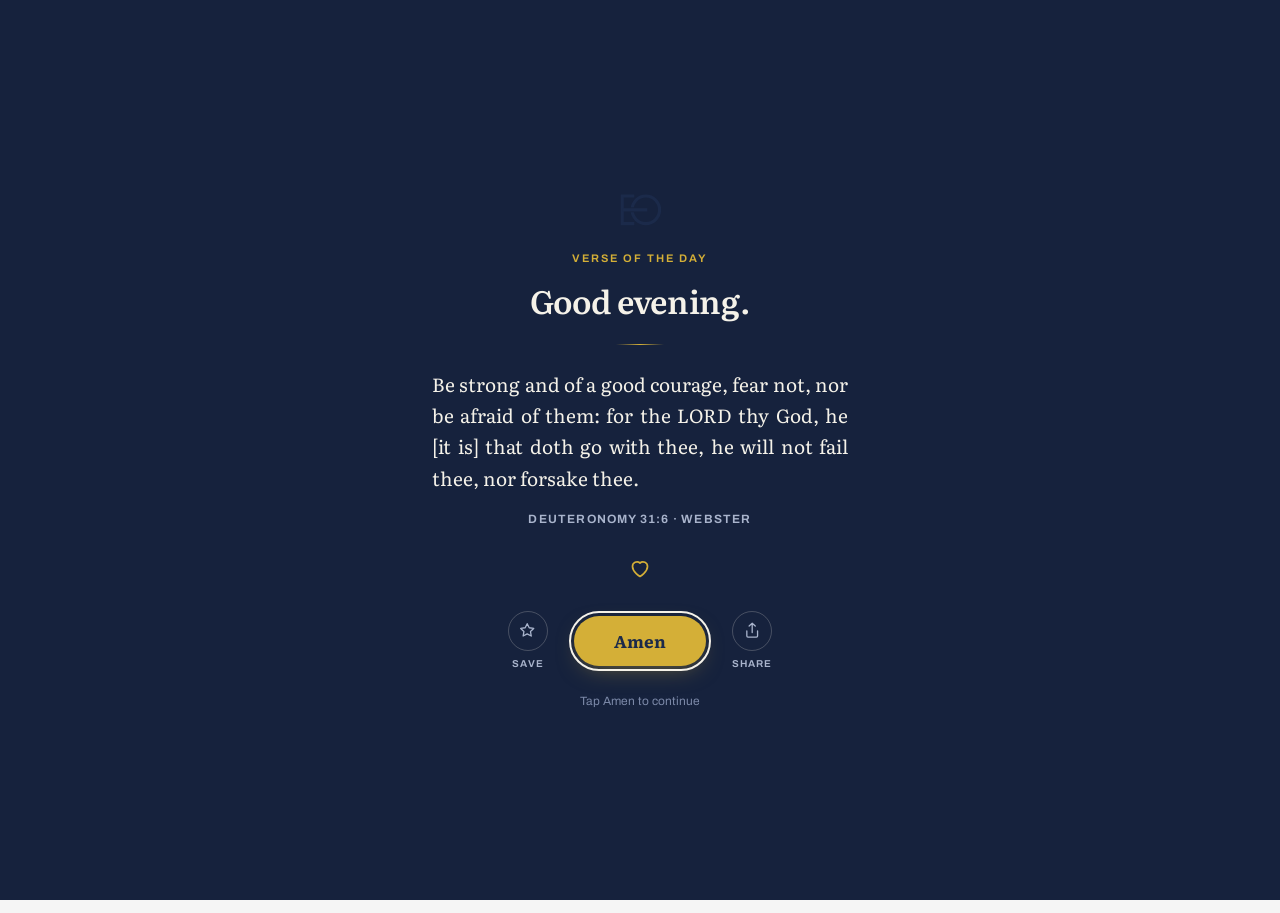
==== commit 78112a2d: "Add files via upload" ====
--- a/index.html
+++ b/index.html
@@ -3,7 +3,7 @@
 <head>
 <meta charset="utf-8">
 <meta name="viewport" content="width=device-width, initial-scale=1, viewport-fit=cover">
-<title>EO Multiversion Bible — Read. Study. Reflect.</title>
+<title>The EO Multiversion Bible — Five Translations. One Scripture Library.</title>
 <meta name="description" content="EO Multiversion Bible: the complete Old and New Testaments in five translations — BSB, WEB-BE, ASV, Webster’s, and YLT. Read, search and study Scripture. Works offline. No account needed.">
 <meta name="theme-color" content="#F5F5F5">
 <meta name="color-scheme" content="light dark">
@@ -49,7 +49,7 @@
     <h1 class="topbar__title" id="view-title">EO Multiversion Bible</h1>
     <div class="topbar__spacer"></div>
     <button id="translation-btn" class="btn" style="padding:.4rem .7rem; font-size:.75rem; letter-spacing:.06em"
-            aria-label="Change translation. Keeps your place.">BSB</button>
+            aria-label="Change translation. Keeps your place.">ASV</button>
   </header>
 
 
--- a/css/app.css
+++ b/css/app.css
@@ -3,6 +3,13 @@
    Brand: Elias Okafor. Navy #1B2A4A · Gold #F5A623.
    Type: Literata (Scripture + display) / Archivo (interface).
    ========================================================================== */
+
+/* The hidden attribute must always win. Without this, any element whose own
+   class sets display (e.g. .tool { display: flex }) silently overrides the
+   browser's default [hidden] behaviour, since author styles beat user-agent
+   defaults regardless of source order -- this bit a real element (Study's
+   "Listen to these" button) before being caught. */
+[hidden] { display: none !important; }
 
 /* ---- fonts --------------------------------------------------------------- */
 @font-face {
@@ -336,6 +343,19 @@
   font-family: var(--serif); font-weight: 600; font-size: 1.625rem;
   letter-spacing: -.01em; margin: 2rem 0 1.25rem; color: var(--brand);
 }
+.dash-top {
+  display: flex; align-items: center; justify-content: space-between;
+}
+.dash-top .dash-title { margin: 2rem 0 1.25rem; }
+.theme-toggle {
+  display: grid; place-items: center; width: 2.75rem; height: 2.75rem;
+  border-radius: 50%; background: var(--surface); border: 1px solid var(--rule);
+  color: var(--brand); touch-action: manipulation; -webkit-tap-highlight-color: transparent;
+  transition: transform .12s var(--ease), border-color .15s var(--ease);
+}
+.theme-toggle:hover { border-color: color-mix(in srgb, var(--accent-bright) 40%, var(--rule)); }
+.theme-toggle:active { transform: scale(.92); }
+.theme-toggle svg { width: 1.3rem; height: 1.3rem; }
 
 .dash-hero {
   display: block; width: 100%; text-align: left; position: relative;
@@ -391,6 +411,43 @@
 .dash-library-sub { margin-top: .6rem; font-size: .8125rem; color: var(--text-2); }
 
 .grid-2 { display: grid; grid-template-columns: 1fr 1fr; gap: var(--sp-3); }
+
+.quick-action {
+  display: flex; flex-direction: column; align-items: center; gap: .5rem;
+  background: var(--surface); border: 1px solid var(--rule); border-radius: 14px;
+  padding: 1.1rem .75rem; text-align: center;
+  touch-action: manipulation; -webkit-tap-highlight-color: transparent;
+  transition: transform .12s var(--ease), border-color .15s var(--ease);
+}
+.quick-action:hover { border-color: color-mix(in srgb, var(--accent-bright) 40%, var(--rule)); }
+.quick-action:active { transform: scale(.98); }
+.quick-action__icon {
+  display: grid; place-items: center; width: 2.75rem; height: 2.75rem;
+  border-radius: 50%; background: color-mix(in srgb, var(--brand) 10%, transparent);
+  color: var(--brand);
+}
+.quick-action__icon svg { width: 1.25rem; height: 1.25rem; }
+.quick-action__label { font-size: .8125rem; font-weight: 600; }
+
+.audio-row {
+  display: flex; align-items: center; gap: .6rem;
+  background: var(--surface); border: 1px solid var(--rule); border-radius: 14px;
+  padding: .85rem 1rem;
+}
+.audio-row__hint { font-size: .75rem; color: var(--text-2); flex: none; }
+.audio-row input[type='range'] { flex: 1; min-width: 0; }
+.audio-row__num-wrap { display: flex; align-items: center; gap: .3rem; flex: none; }
+.audio-row__num-wrap input[type='number'] {
+  width: 3.5rem; font-variant-numeric: tabular-nums; font-size: .8125rem;
+  text-align: right; border: 1px solid var(--rule); border-radius: 6px;
+  background: var(--bg); color: var(--text); padding: .3rem .4rem;
+  -moz-appearance: textfield;
+}
+.audio-row__num-wrap input[type='number']::-webkit-inner-spin-button,
+.audio-row__num-wrap input[type='number']::-webkit-outer-spin-button {
+  -webkit-appearance: none; margin: 0;
+}
+.audio-row__suffix { font-size: .8125rem; color: var(--text-2); }
 .tile { text-align: left; padding: var(--sp-4); }
 .tile__n { font-family: var(--serif); font-size: 1.5rem; font-weight: 600; line-height: 1; }
 .tile__l { font-size: .8125rem; color: var(--text-2); margin-top: .35rem; }
@@ -629,6 +686,11 @@
 .v[data-hl='sage']       { background: var(--hl-sage);       box-shadow: 0 0 0 .18em var(--hl-sage); }
 .v[data-hl='navy']       { background: var(--hl-navy);       box-shadow: 0 0 0 .18em var(--hl-navy); }
 .v.is-active { background: color-mix(in srgb, var(--accent-bright) 20%, transparent); }
+.v--speaking {
+  background: color-mix(in srgb, var(--brand) 14%, transparent);
+  box-shadow: inset 3px 0 0 var(--brand);
+  transition: background-color .25s var(--ease);
+}
 .v.is-pressing {
   background: color-mix(in srgb, var(--accent-bright) 16%, transparent);
   transition: background-color .18s var(--ease);
@@ -922,6 +984,19 @@
   display: flex; align-items: center; gap: var(--sp-4); flex-wrap: wrap;
   padding: var(--sp-4) 0; border-bottom: 1px solid var(--rule);
 }
+.row--speaking {
+  background: color-mix(in srgb, var(--brand) 10%, transparent);
+  box-shadow: inset 3px 0 0 var(--brand);
+  transition: background-color .25s var(--ease);
+}
+.row__handle {
+  flex: none; color: var(--text-3); touch-action: none; cursor: grab;
+}
+.row--dragging {
+  background: var(--surface); box-shadow: 0 6px 16px rgba(0,0,0,.18);
+  border-radius: 8px; opacity: .96;
+}
+.row--drop-target { box-shadow: inset 0 2px 0 var(--brand); }
 .row__label { flex: 1 1 12rem; min-width: 0; }
 .row__hint { font-size: .8125rem; color: var(--text-2); margin-top: .15rem; }
 .row select { flex: 0 1 auto; max-width: 100%; }
@@ -945,9 +1020,15 @@
 .legal h3 { font-size: .875rem; font-weight: 650; color: var(--text); margin-top: var(--sp-5); }
 
 /* ---- advertising slot ---------------------------------------------------- */
-/* Reserved, inert container. Never rendered inside .reader. */
+/* Reserved, inert containers (Home, Library). Never rendered inside .reader. */
 .ad-slot { display: none; margin: var(--sp-5) 0; min-height: 0; }
 .ad-slot[data-enabled='true'] { display: block; }
+.ad-slot .ad-footnote__label { margin-bottom: var(--sp-2); }
+.ad-slot__body {
+  min-height: 3.5rem; border-radius: 8px; background: var(--surface-2);
+  display: grid; place-items: center; font-size: .75rem; color: var(--text-3);
+  text-align: center; padding: var(--sp-3);
+}
 
 /* ---- bottom navigation --------------------------------------------------- */
 .nav {
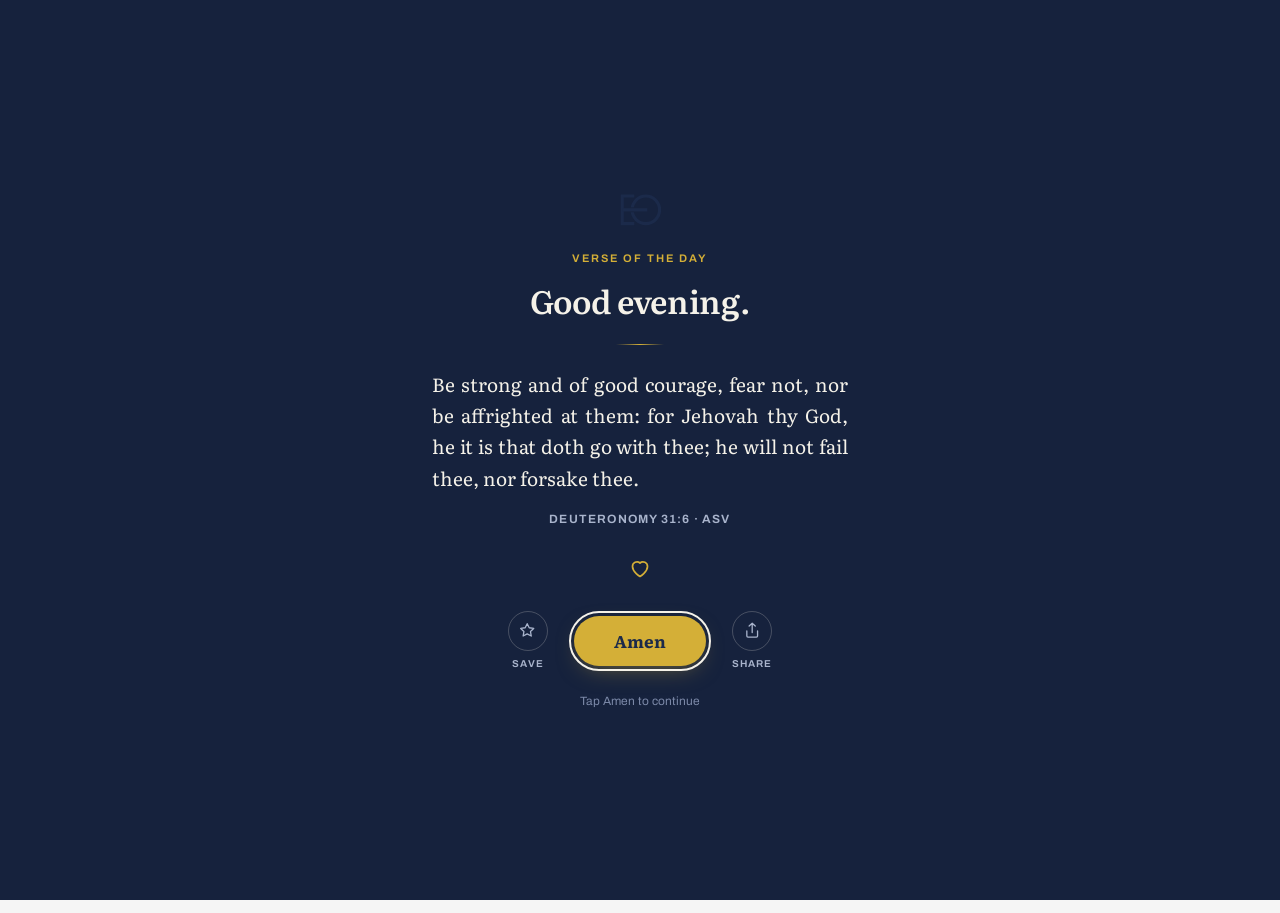
==== commit a2975cc9: "Add files via upload" ====
--- a/index.html
+++ b/index.html
@@ -49,7 +49,7 @@
     <h1 class="topbar__title" id="view-title">EO Multiversion Bible</h1>
     <div class="topbar__spacer"></div>
     <button id="translation-btn" class="btn" style="padding:.4rem .7rem; font-size:.75rem; letter-spacing:.06em"
-            aria-label="Change translation. Keeps your place.">ASV</button>
+            aria-label="Change translation. Keeps your place.">Webster</button>
   </header>
 
 
--- a/css/app.css
+++ b/css/app.css
@@ -935,6 +935,7 @@
 .picker-row__mark svg { width: .8rem; height: .8rem; }
 .picker-row__body { min-width: 0; flex: 1; }
 .picker-row__name { font-family: var(--serif); font-size: 1rem; font-weight: 600; }
+
 .picker-row__meta { font-size: .75rem; color: var(--text-3); margin-top: .1rem; }
 
 .sheet__foot {
@@ -1110,3 +1111,86 @@
   .topbar, .nav, .sheet, .sheet-backdrop, .rail, .chapter-nav { display: none !important; }
   body { background: #fff; color: #000; }
 }
+
+/* ---- go to book & chapter -------------------------------------------------- */
+.topbar__title[data-goto] {
+  cursor: pointer; display: inline-flex; align-items: center; gap: .35rem;
+  padding: .35rem .5rem; margin-left: -.5rem; border-radius: 9px;
+  touch-action: manipulation; -webkit-tap-highlight-color: transparent;
+}
+.topbar__title[data-goto]::after {
+  content: ''; width: .45rem; height: .45rem; flex: none; margin-top: -.15rem;
+  border-right: 1.5px solid var(--text-3); border-bottom: 1.5px solid var(--text-3);
+  rotate: 45deg;
+}
+.topbar__title[data-goto]:hover { background: var(--surface-2); }
+.topbar__title[data-goto]:focus-visible { outline: 2px solid var(--accent-bright); outline-offset: 1px; }
+.goto-trigger { flex: 1 1 100%; width: 100%; text-align: left; }
+.tools__break { flex: 0 0 100%; height: 0; }
+.tools .goto-trigger { width: auto; min-width: 0; }
+.goto-trigger--book { flex: 2 1 0; }
+.goto-trigger--chapter { flex: 1 1 0; }
+.goto-trigger__text { min-width: 0; overflow: hidden; }
+.goto-trigger__text .version-trigger__label {
+  display: inline-block; max-width: 100%; overflow: hidden; text-overflow: ellipsis; white-space: nowrap;
+  vertical-align: bottom;
+}
+/* The book stands out in the accent colour; the chapter keeps the quiet default. */
+.goto-trigger--book { border-color: var(--accent-bright); background: var(--surface); }
+.goto-trigger--book .version-trigger__label, .goto-trigger--book .version-trigger__hint { color: var(--accent); }
+.goto-trigger--book svg { color: var(--accent); }
+.sheet--goto {
+  max-width: 36rem; margin-inline: auto;
+  display: flex; flex-direction: column; height: min(82dvh, 44rem); overflow: hidden;
+}
+.sheet--goto > * { flex: none; }
+.sheet--goto .goto-books, .sheet--goto .goto-grid {
+  flex: 1 1 auto; min-height: 0; overflow-y: auto; overscroll-behavior: contain;
+  align-content: start; padding-bottom: var(--sp-3);
+}
+.sheet--goto .book-filter { margin-bottom: var(--sp-3) !important; }
+.sheet--goto .book-row[aria-current='true'] { background: var(--surface-2); }
+.goto-back {
+  display: inline-flex; align-items: center; gap: .15rem; min-height: 2.75rem;
+  margin-left: -.5rem; padding: 0 .5rem; border-radius: 9px;
+  font-size: .8125rem; font-weight: 650; color: var(--text-2);
+  touch-action: manipulation; -webkit-tap-highlight-color: transparent;
+}
+.goto-back svg { width: 1rem; height: 1rem; }
+.goto-back:hover { background: var(--surface-2); color: var(--text); }
+.goto-sub { font-size: .75rem; color: var(--text-3); margin: .15rem 0 var(--sp-3); }
+.goto-grid {
+  display: grid; gap: var(--sp-2);
+  grid-template-columns: repeat(auto-fill, minmax(3.25rem, 1fr));
+}
+.goto-ch {
+  min-height: 2.75rem; border-radius: 9px; border: 1px solid var(--rule);
+  background: var(--surface); font-family: var(--serif); font-size: 1rem; font-weight: 600;
+  color: var(--text); touch-action: manipulation; -webkit-tap-highlight-color: transparent;
+  transition: transform .12s var(--ease), background-color .15s var(--ease);
+}
+.goto-ch:hover { border-color: var(--accent-bright); }
+.goto-ch:active { transform: scale(.94); }
+.goto-ch[aria-current='true'] { background: var(--brand); border-color: var(--brand); color: var(--bg); }
+
+/* ---- the book as a link ---------------------------------------------------- */
+.goto-booklink {
+  display: inline-flex; align-items: center; gap: .25rem; flex: 1; min-width: 0; justify-content: flex-start;
+  min-height: 2.75rem; padding: 0 .25rem; border-radius: 9px; text-align: left;
+  font-family: var(--serif); font-size: 1.125rem; font-weight: 650; color: var(--accent);
+  text-decoration: underline; text-decoration-thickness: 1.5px; text-underline-offset: 4px;
+  touch-action: manipulation; -webkit-tap-highlight-color: transparent;
+}
+.goto-booklink span:first-child { overflow: hidden; text-overflow: ellipsis; white-space: nowrap; }
+.goto-booklink svg { width: 1.1rem; height: 1.1rem; flex: none; }
+.goto-booklink:hover { background: var(--surface-2); }
+.goto-booklink:focus-visible, .book-link:focus-visible { outline: 2px solid var(--accent-bright); outline-offset: 2px; }
+.sheet--goto .book-row__name { color: var(--accent); }
+.sheet--goto .book-row[aria-current='true'] .book-row__name { font-weight: 700; }
+.book-link {
+  display: inline-flex; align-items: center; gap: .3rem; margin: .25rem 0 0; padding: .5rem 0;
+  font-size: .9375rem; font-weight: 650; color: var(--accent);
+  text-decoration: underline; text-decoration-thickness: 1.5px; text-underline-offset: 4px;
+  touch-action: manipulation; -webkit-tap-highlight-color: transparent;
+}
+.book-link svg { width: 1rem; height: 1rem; }
